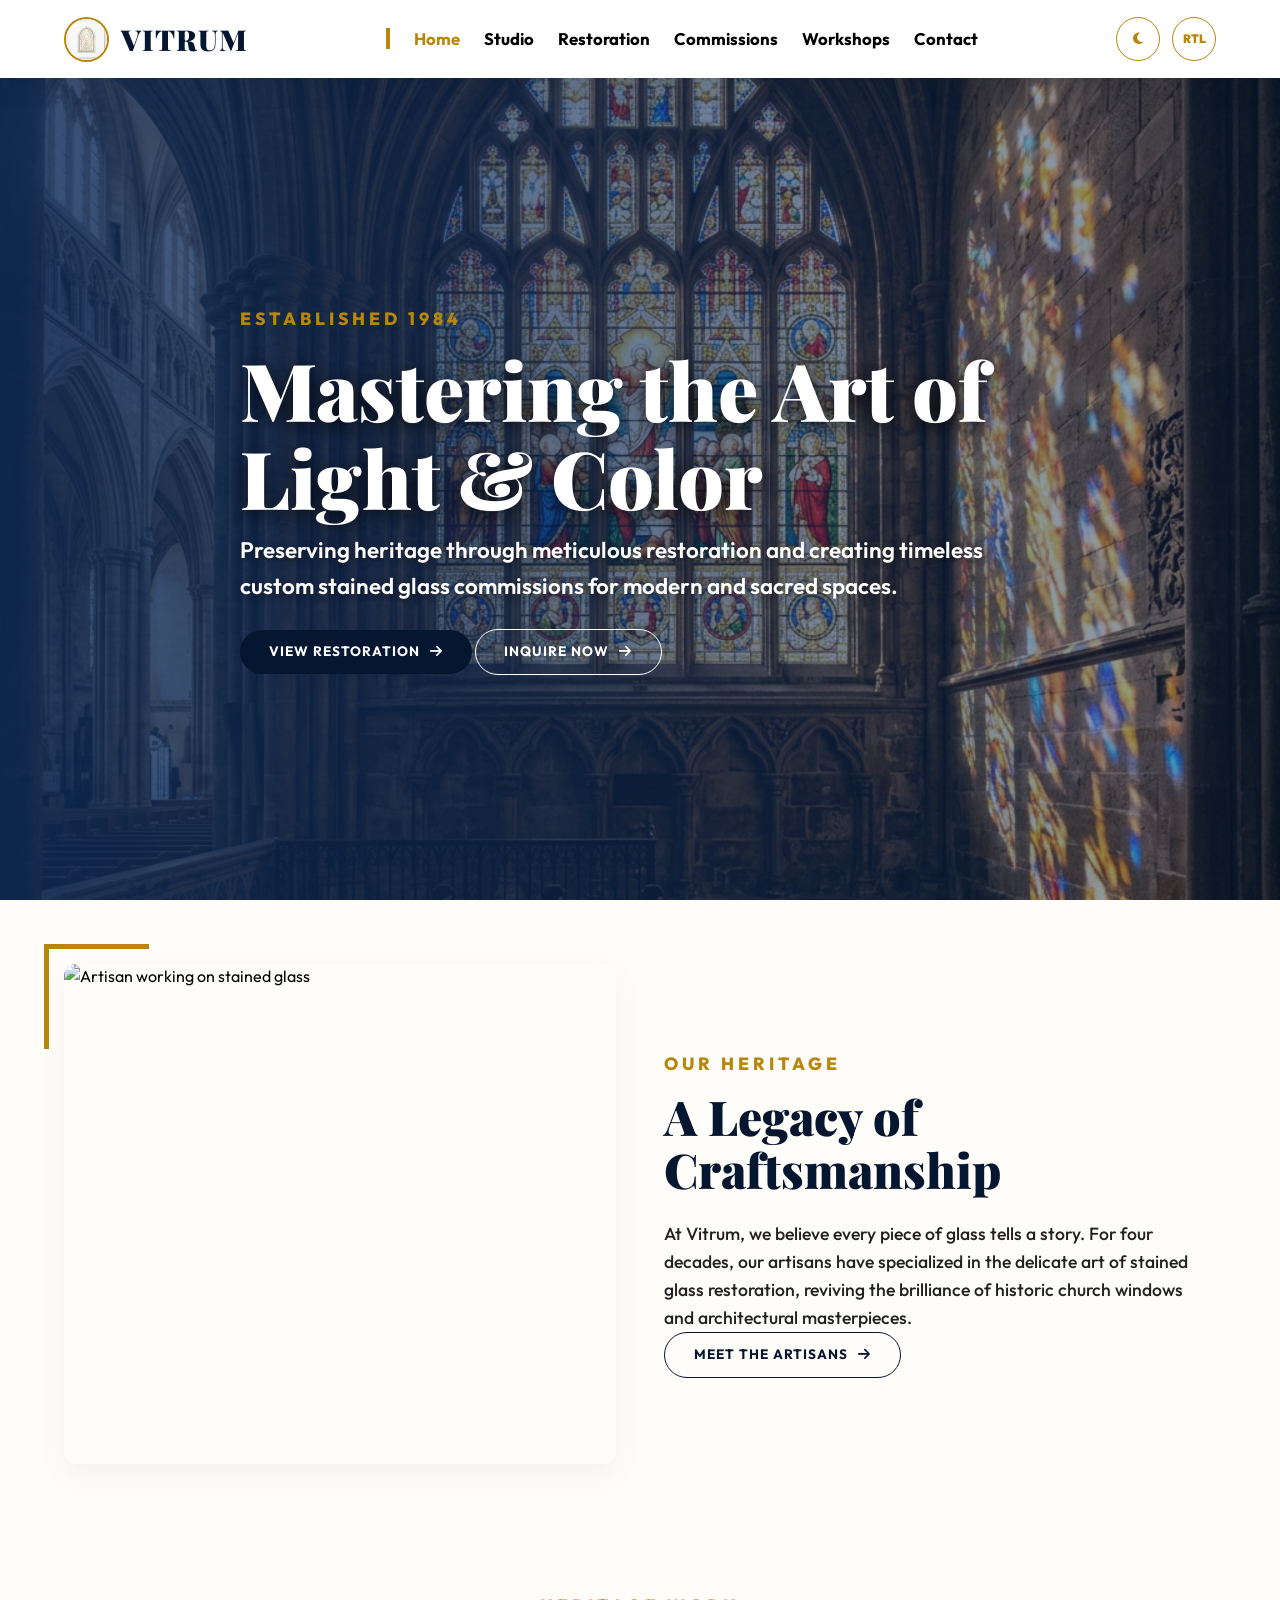
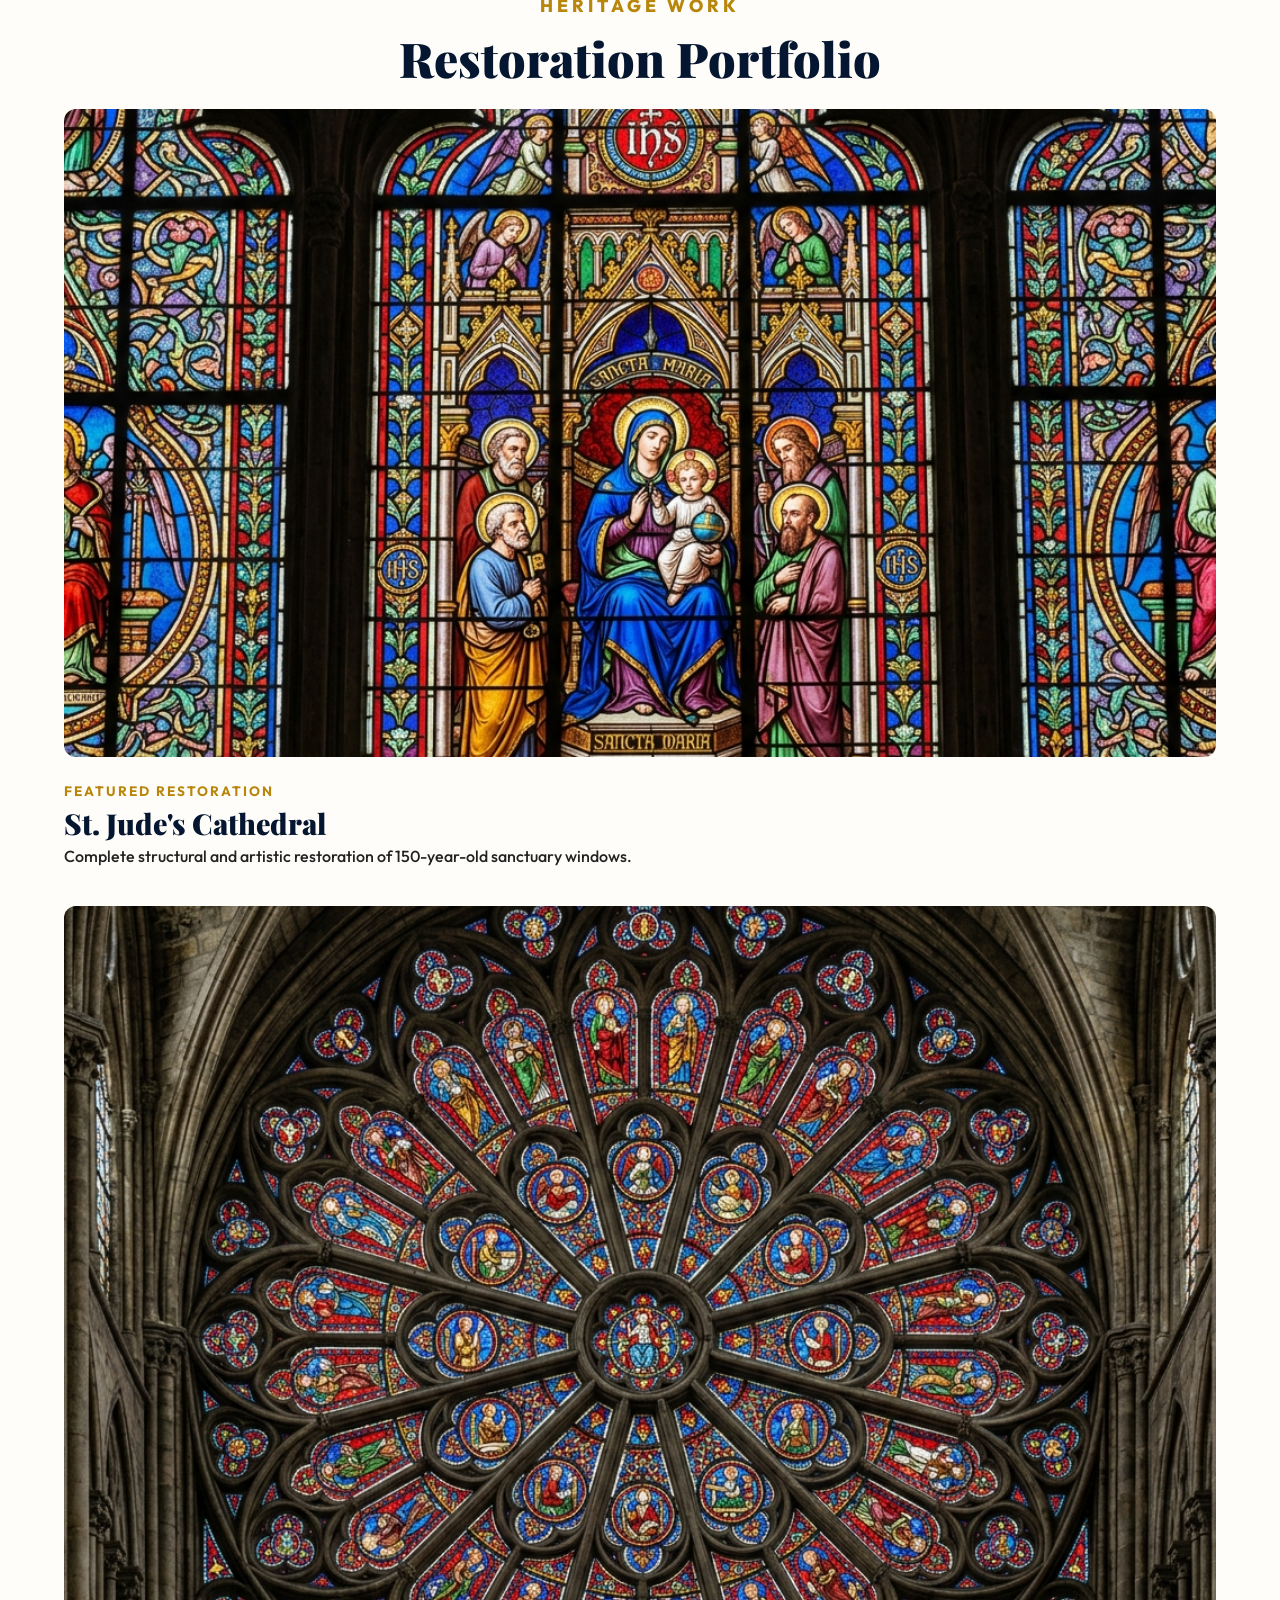
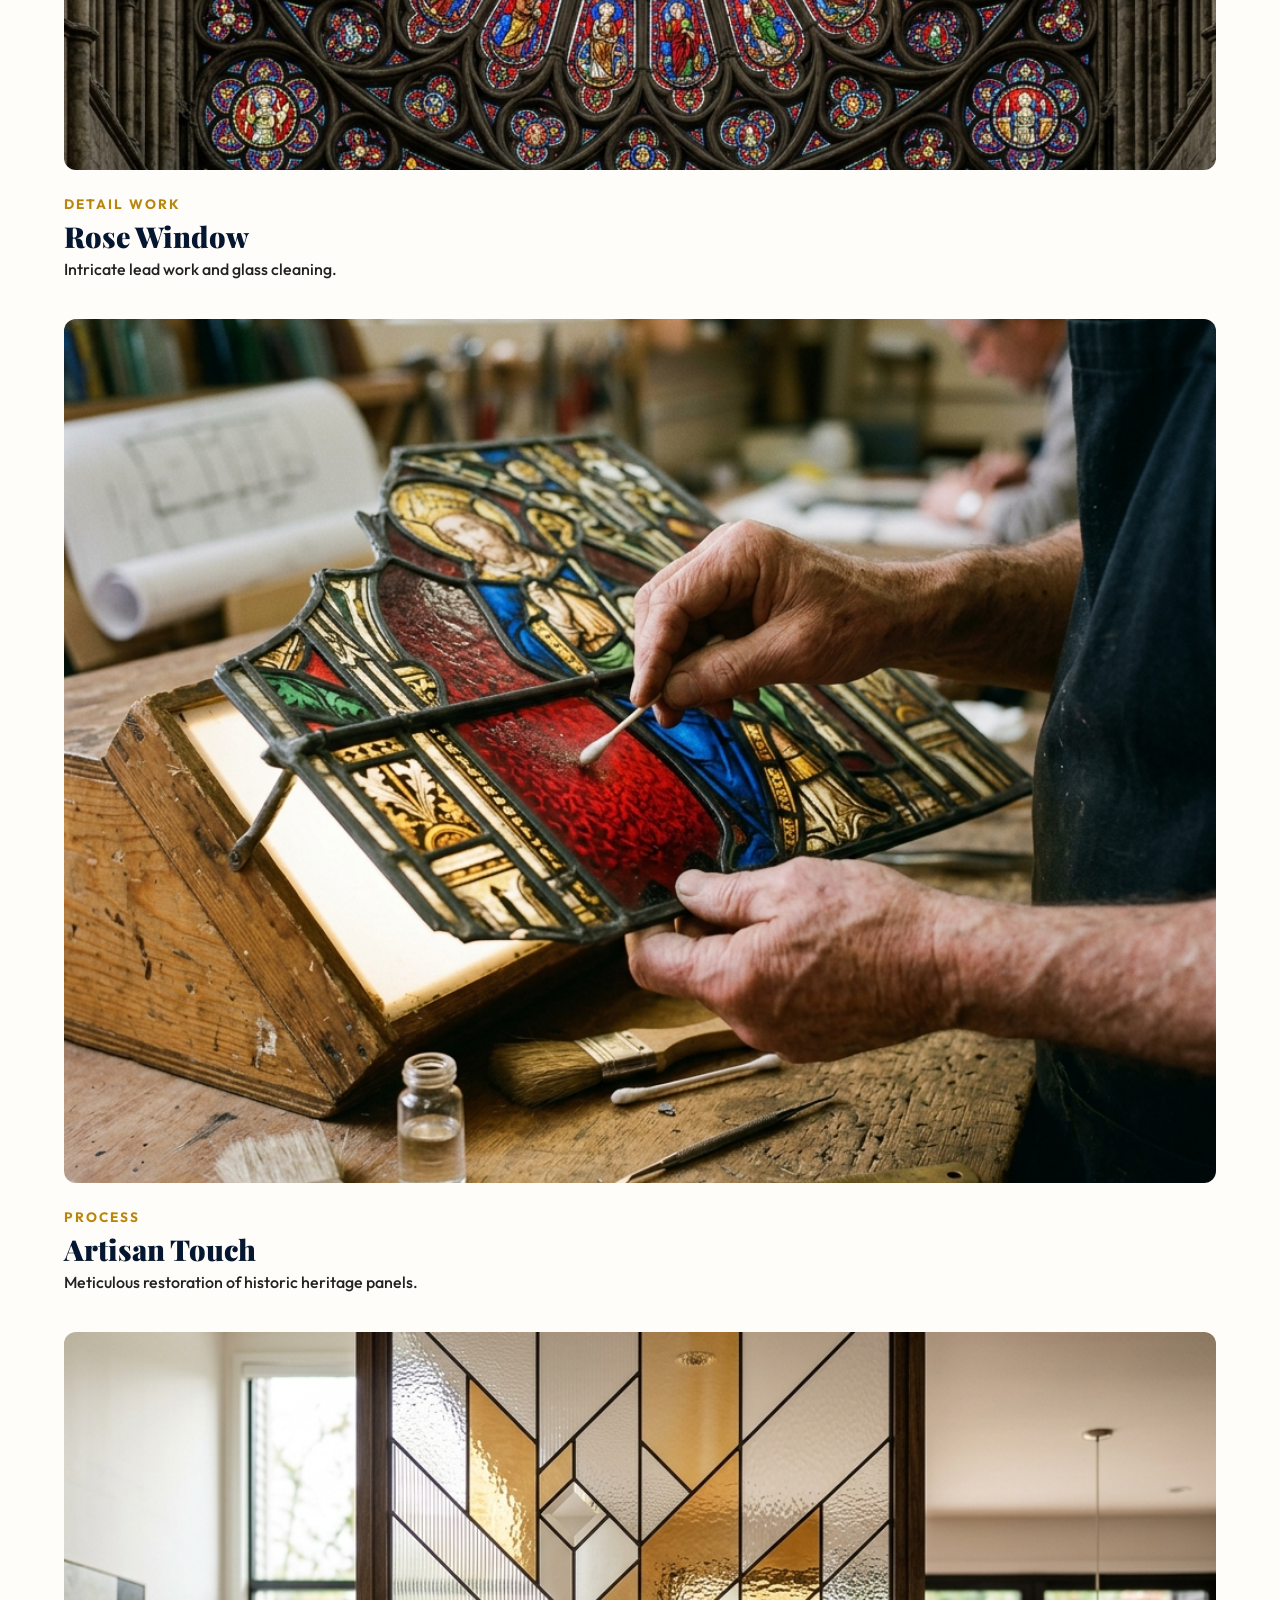
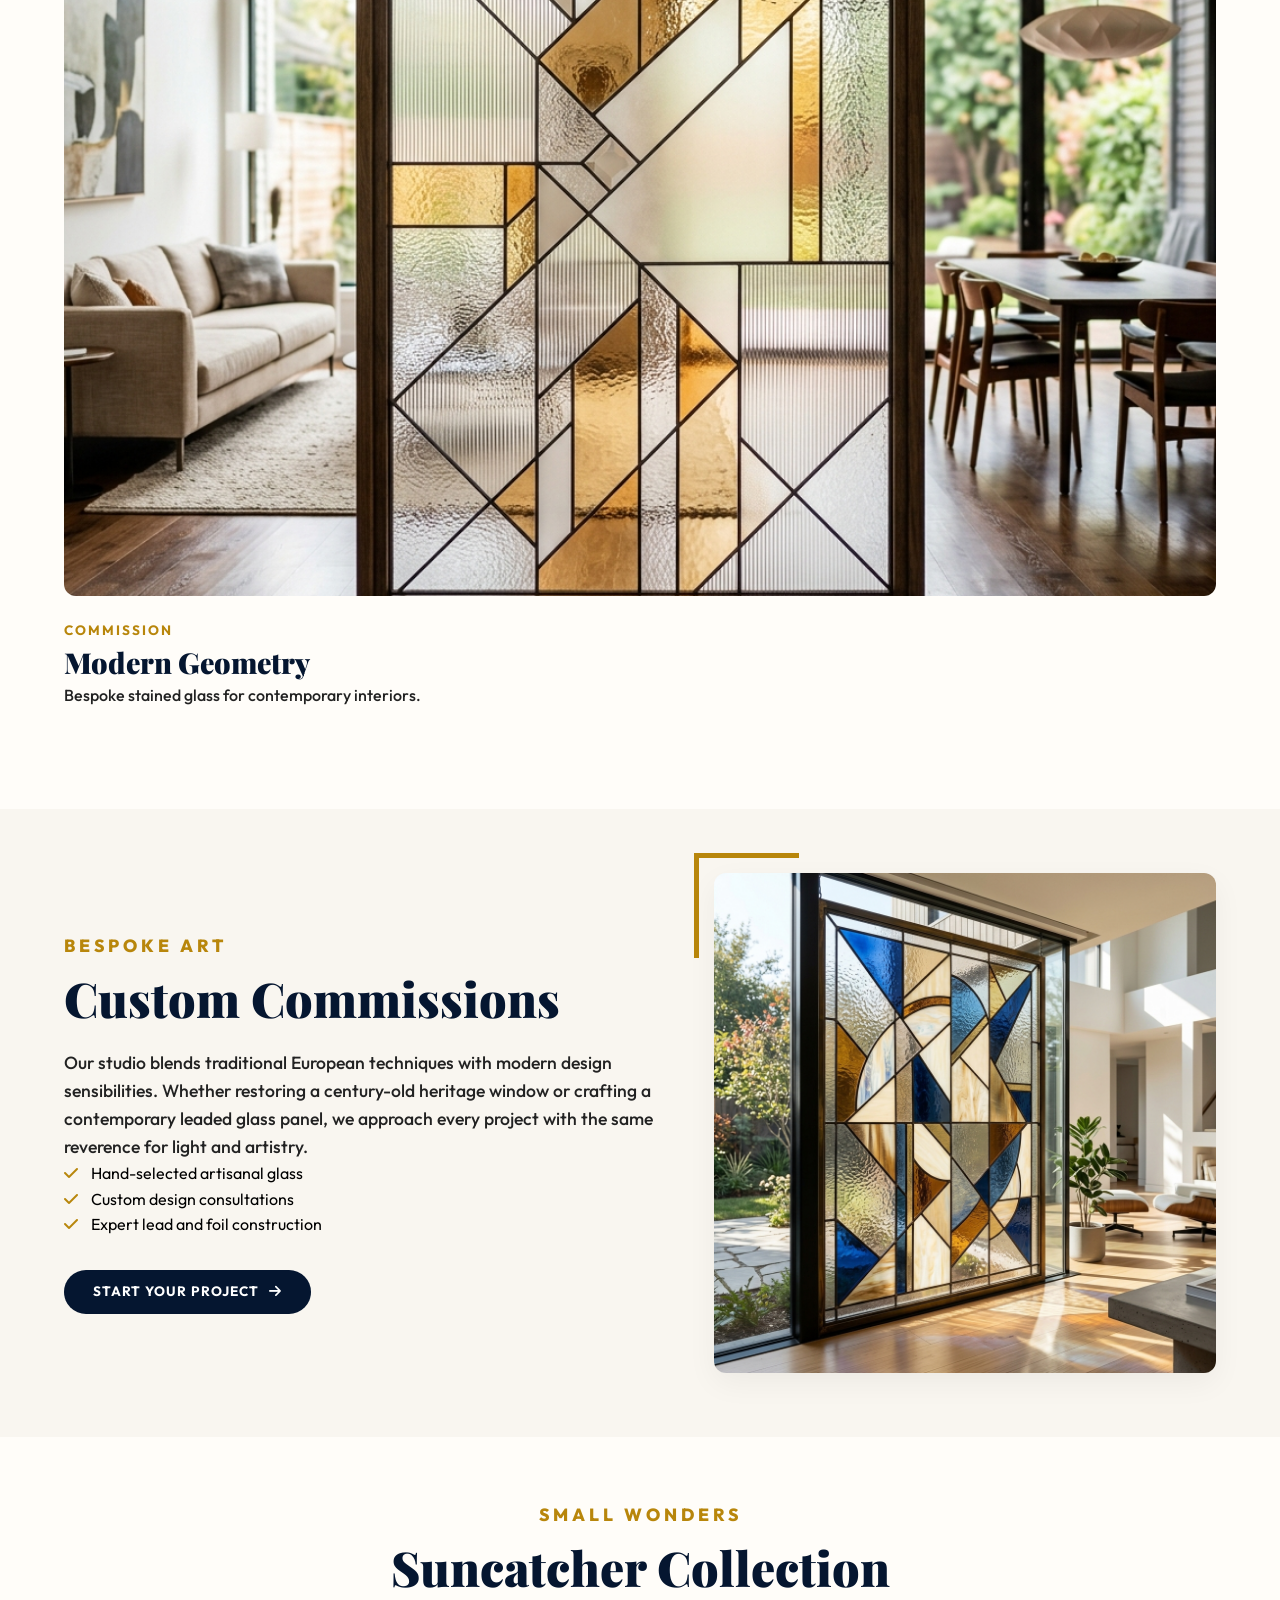
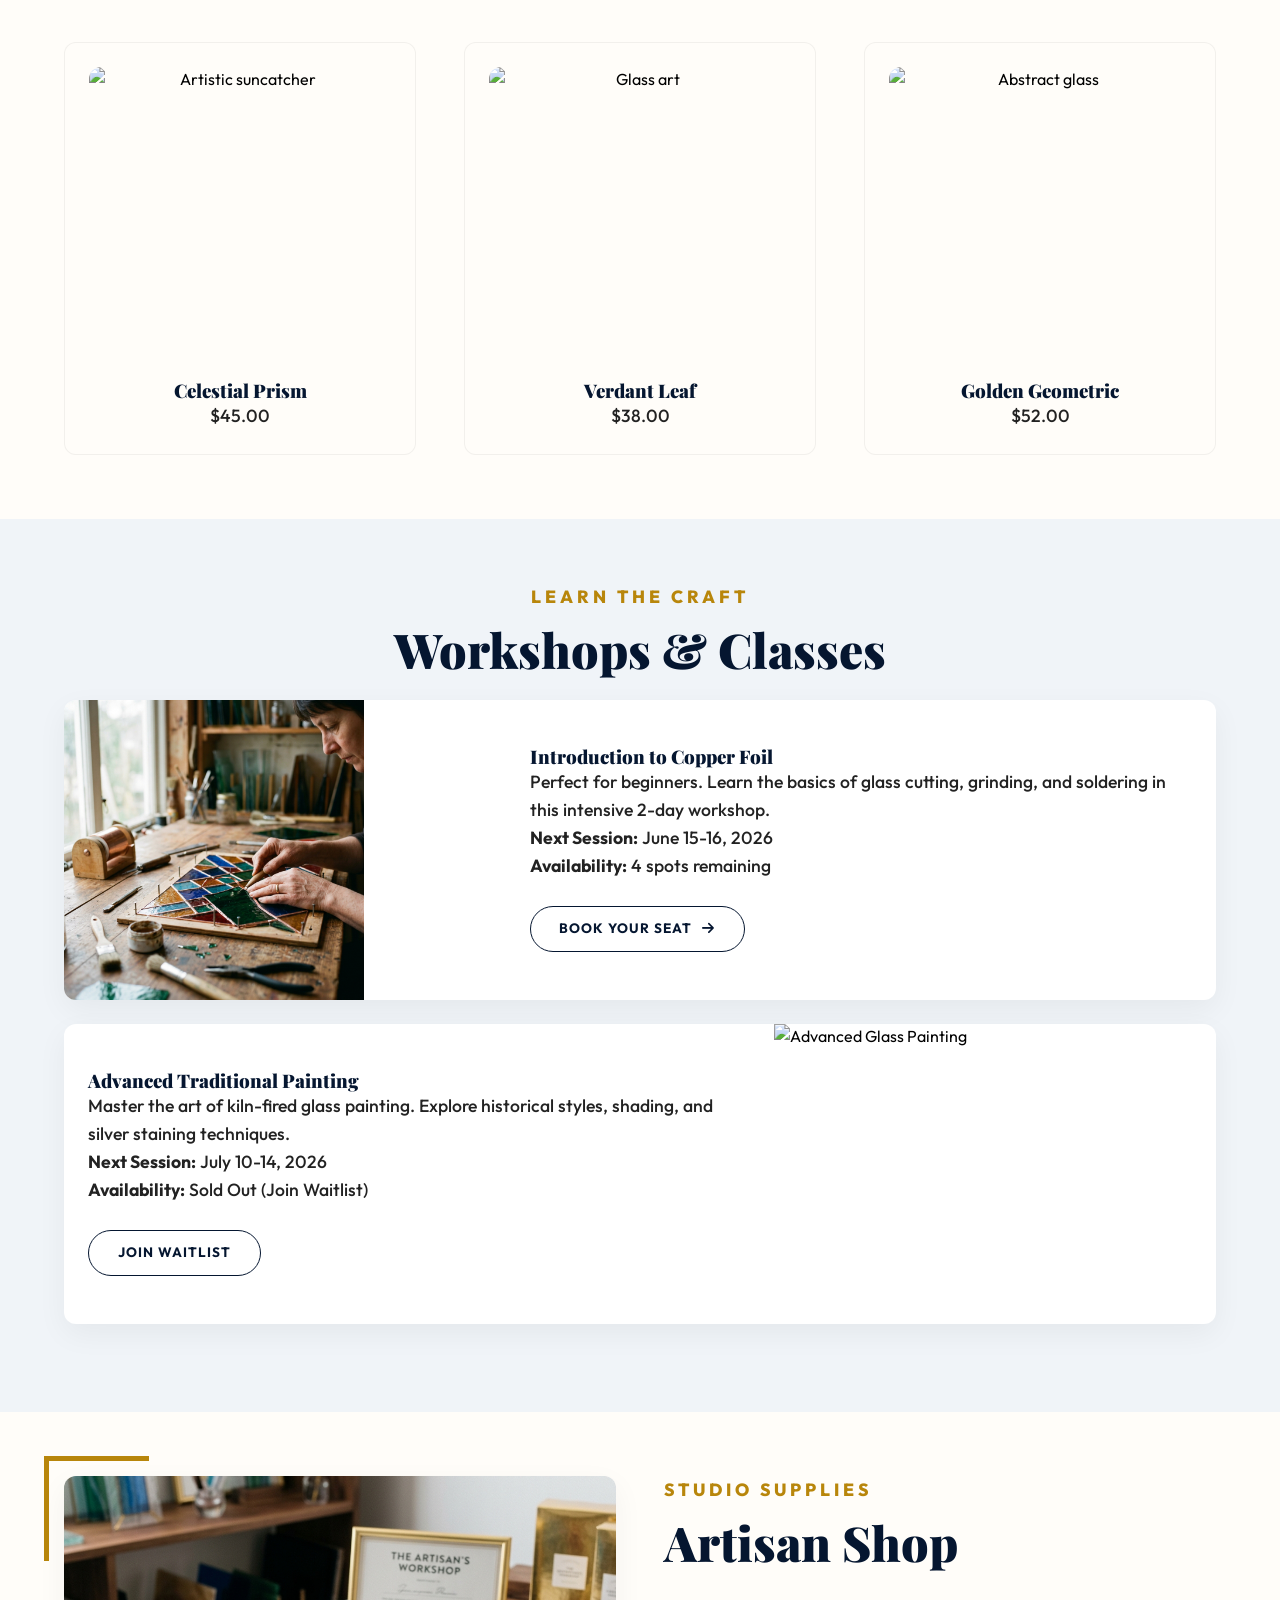
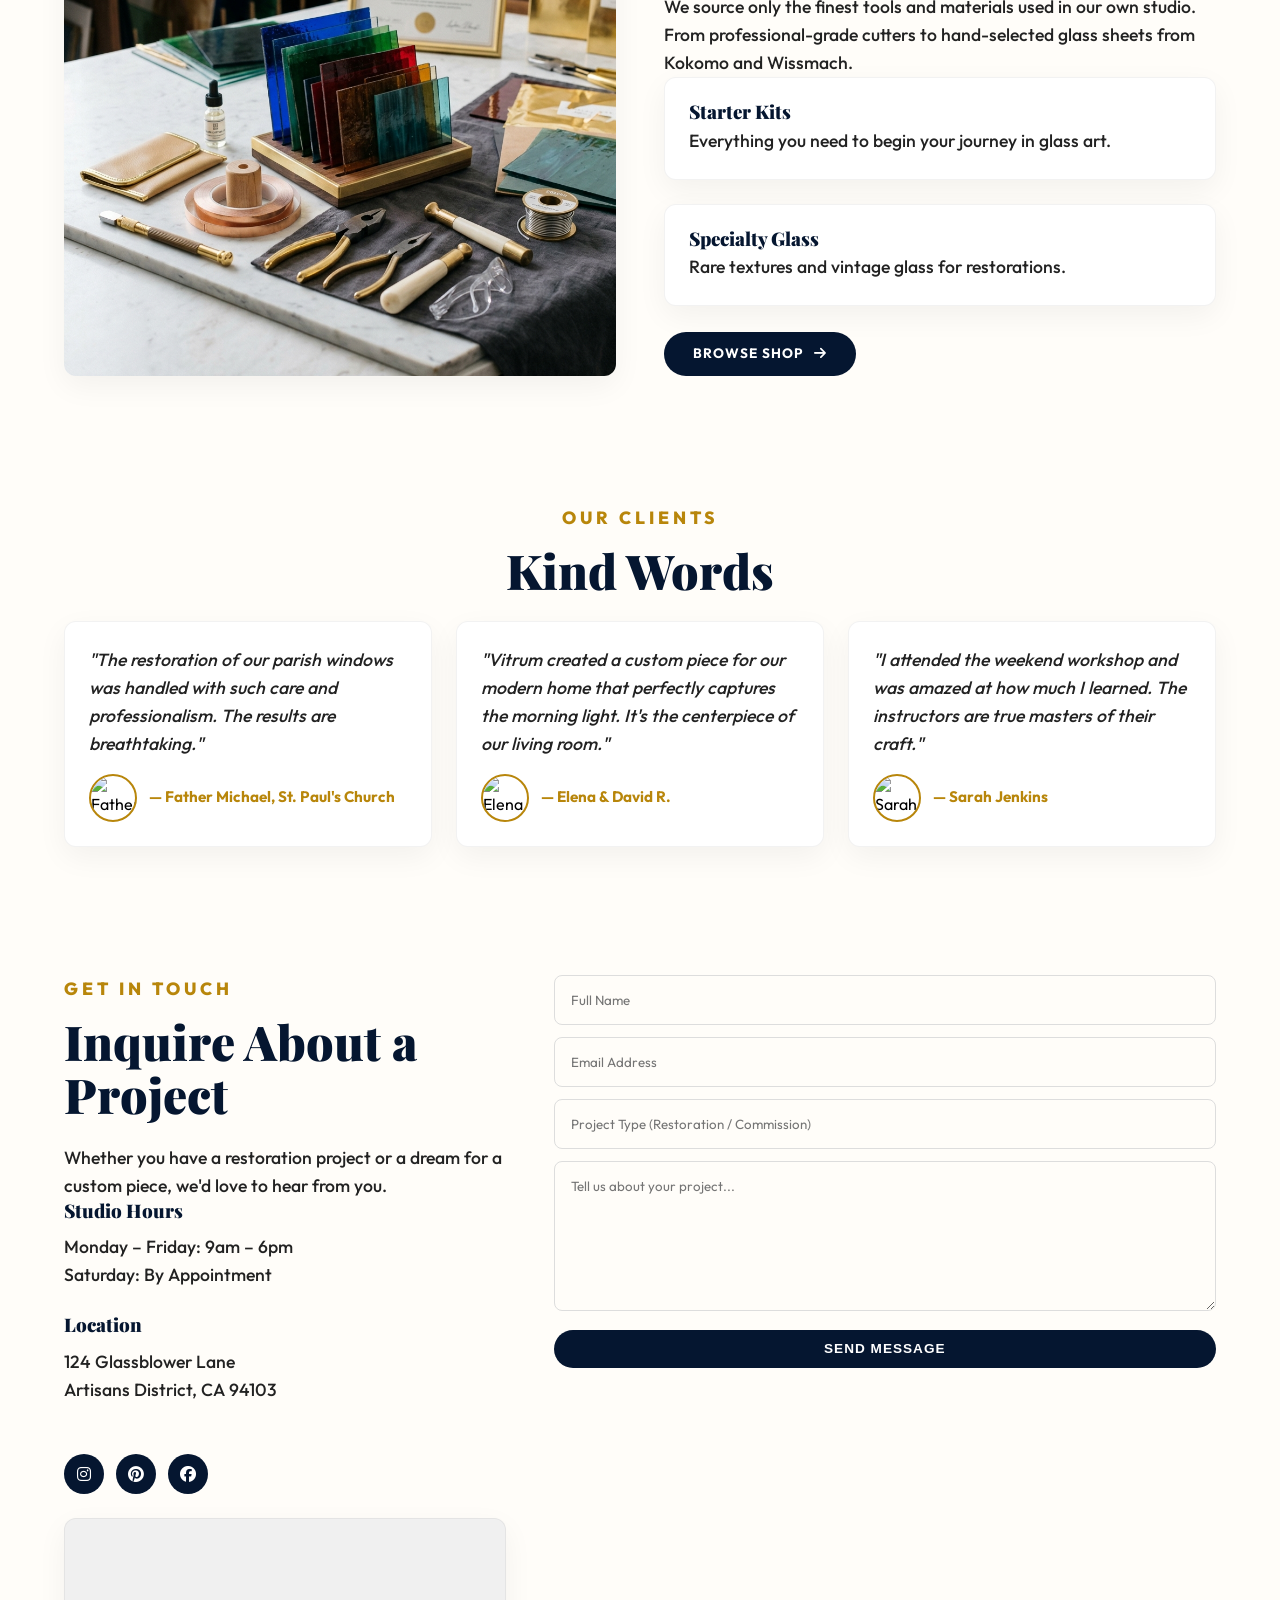
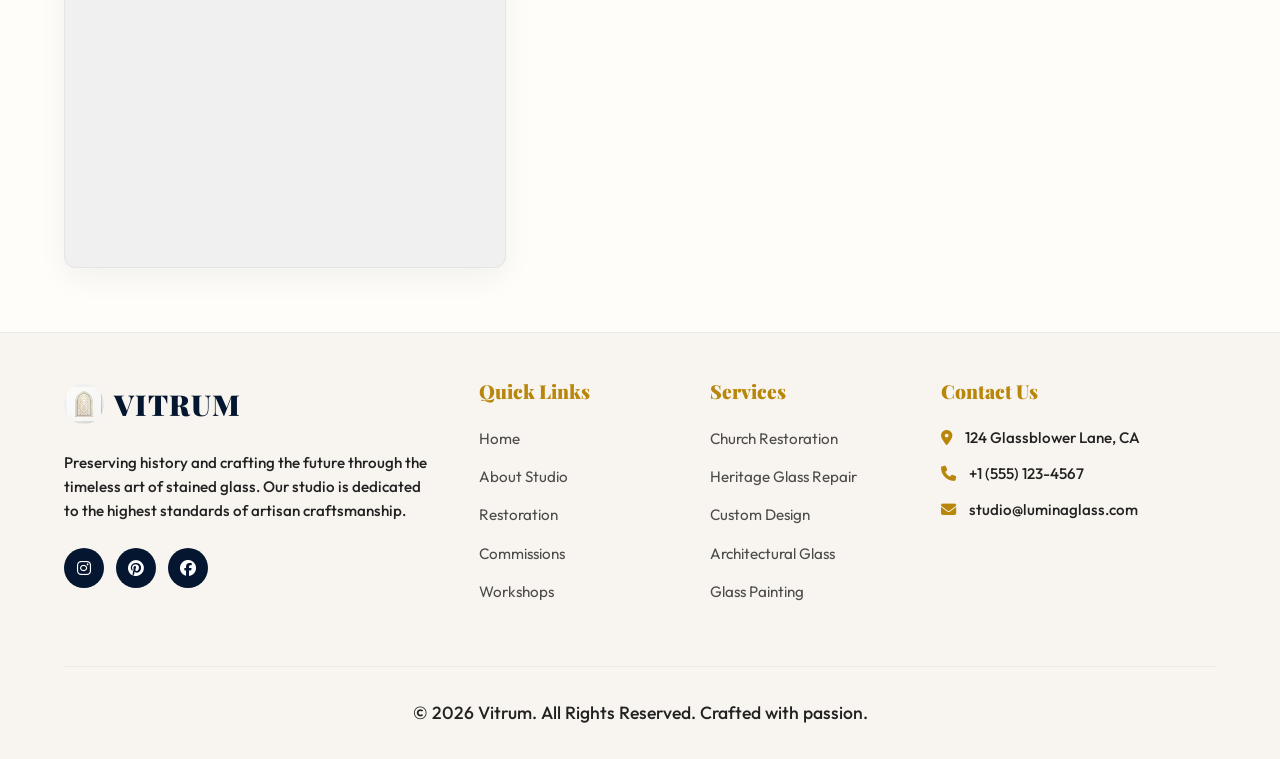
==== index.html @ c6ee938c "first commit" ====
<!DOCTYPE html>
<html lang="en">

<head>
    <meta charset="UTF-8">
    <meta name="viewport" content="width=device-width, initial-scale=1.0">
    <title>Vitrum | Stained Glass Restoration & Art</title>
    <meta name="description"
        content="Premium stained glass restoration and custom commission studio. Artistic, handcrafted glasswork for churches and architectural spaces.">

    <!-- Google Fonts -->
    <link rel="preconnect" href="https://fonts.googleapis.com">
    <link rel="preconnect" href="https://fonts.gstatic.com" crossorigin>
    <link
        href="https://fonts.googleapis.com/css2?family=Outfit:wght@300;400;500;700&family=Playfair+Display:wght@700;900&display=swap"
        rel="stylesheet">

    <!-- Font Awesome for Icons -->
    <link rel="stylesheet" href="https://cdnjs.cloudflare.com/ajax/libs/font-awesome/6.4.0/css/all.min.css">

    <!-- Favicon -->
    <link rel="icon" type="image/png" href="assets/logo.png">

    <link rel="stylesheet" href="style.css">
</head>

<body>

    <!-- Header & Navigation -->
    <header id="header">
        <div class="container">
            <nav>
                <a href="#" class="logo">
                    <img src="assets/logo.png" alt="Vitrum Logo" id="nav-logo">
                    <span>Vitrum</span>
                </a>
                <ul class="nav-links" id="nav-links">
                    <li><a href="#hero">Home</a></li>
                    <li><a href="#about">Studio</a></li>
                    <li><a href="#portfolio">Restoration</a></li>
                    <li><a href="#commissions">Commissions</a></li>
                    <li><a href="#workshops">Workshops</a></li>
                    <li><a href="#contact">Contact</a></li>
                    <li class="mobile-nav-actions">
                        <button id="theme-toggle-mobile" class="theme-toggle" title="Toggle Theme">
                            <i class="fa-solid fa-moon"></i>
                        </button>
                        <button id="rtl-toggle-mobile" class="rtl-toggle" title="Toggle RTL">
                            <span>RTL</span>
                        </button>
                    </li>
                </ul>
                <div class="nav-actions">
                    <button id="theme-toggle" class="theme-toggle" title="Toggle Theme">
                        <i class="fa-solid fa-moon"></i>
                    </button>
                    <button id="rtl-toggle" class="rtl-toggle" title="Toggle RTL">
                        <span>RTL</span>
                    </button>
                    <div class="mobile-toggle" id="mobile-toggle">
                        <span></span>
                        <span></span>
                        <span></span>
                    </div>
                </div>
            </nav>
        </div>
    </header>

    <!-- Hero Section -->
    <section class="hero" id="hero">
        <div class="hero-bg">
            <img src="assets/hero.png" alt="Grand stained glass window in cathedral">
        </div>
        <div class="hero-overlay"></div>
        <div class="container">
            <div class="hero-content">
                <span class="section-subtitle">Established 1984</span>
                <h1>Mastering the Art of Light & Color</h1>
                <p>Preserving heritage through meticulous restoration and creating timeless custom stained glass
                    commissions for modern and sacred spaces.</p>
                <div class="hero-btns">
                    <a href="#portfolio" class="btn btn-primary">View Restoration <i
                            class="fa-solid fa-arrow-right"></i></a>
                    <a href="#contact" class="btn btn-outline" style="color: white; border-color: white;">Inquire Now <i
                            class="fa-solid fa-arrow-right"></i></a>
                </div>
            </div>
        </div>
    </section>

    <!-- About the Studio -->
    <section class="about" id="about">
        <div class="container">
            <div class="about-grid">
                <div class="about-image">
                    <img src="https://images.pexels.com/photos/29892997/pexels-photo-29892997.jpeg"
                        alt="Artisan working on stained glass">
                </div>
                <div class="about-content">
                    <span class="section-subtitle">Our Heritage</span>
                    <h2 class="section-title">A Legacy of Craftsmanship</h2>
                    <p>At Vitrum, we believe every piece of glass tells a story. For four decades, our artisans have
                        specialized in the delicate art of stained glass restoration, reviving the brilliance of
                        historic church windows and architectural masterpieces.</p>
                    <a href="#contact" class="btn btn-outline">Meet the Artisans <i
                            class="fa-solid fa-arrow-right"></i></a>
                </div>
            </div>
        </div>
    </section>

    <!-- Restoration Portfolio -->
    <section class="portfolio" id="portfolio">
        <div class="container">
            <div class="text-center">
                <span class="section-subtitle">Heritage Work</span>
                <h2 class="section-title">Restoration Portfolio</h2>
            </div>

            <div class="portfolio-grid">
                <!-- Main Featured Item -->
                <div class="portfolio-item large">
                    <div class="portfolio-img-wrapper">
                        <img src="assets/restoration.png" alt="Grand Church Window Restoration">
                    </div>
                    <div class="portfolio-overlay">
                        <span>Featured Restoration</span>
                        <h3>St. Jude's Cathedral</h3>
                        <p>Complete structural and artistic restoration of 150-year-old sanctuary windows.</p>
                    </div>
                </div>

                <!-- Side items -->
                <div class="portfolio-item">
                    <div class="portfolio-img-wrapper">
                        <img src="assets/portfolio1.png" alt="Rose Window Detail">
                    </div>
                    <div class="portfolio-overlay">
                        <span>Detail Work</span>
                        <h3>Rose Window</h3>
                        <p>Intricate lead work and glass cleaning.</p>
                    </div>
                </div>

                <div class="portfolio-item">
                    <div class="portfolio-img-wrapper">
                        <img src="assets/portfolio2.png" alt="Restoration in Progress">
                    </div>
                    <div class="portfolio-overlay">
                        <span>Process</span>
                        <h3>Artisan Touch</h3>
                        <p>Meticulous restoration of historic heritage panels.</p>
                    </div>
                </div>

                <div class="portfolio-item">
                    <div class="portfolio-img-wrapper">
                        <img src="assets/portfolio3.png" alt="Modern Divider">
                    </div>
                    <div class="portfolio-overlay">
                        <span>Commission</span>
                        <h3>Modern Geometry</h3>
                        <p>Bespoke stained glass for contemporary interiors.</p>
                    </div>
                </div>
            </div>
        </div>
    </section>

    <!-- Custom Commissions -->
    <section class="commissions" id="commissions" style="background-color: #f9f6f0;">
        <div class="container">
            <div class="about-grid" style="grid-template-columns: 1.2fr 1fr;">
                <div class="about-content">
                    <span class="section-subtitle">Bespoke Art</span>
                    <h2 class="section-title">Custom Commissions</h2>
                    <p>Our studio blends traditional European techniques with modern design sensibilities. Whether
                        restoring a century-old heritage window or crafting a contemporary leaded glass panel, we
                        approach every project with the same reverence for light and artistry.</p>
                    <ul style="list-style: none; margin-bottom: 2rem;">
                        <li><i class="fa-solid fa-check" style="color: var(--color-primary); margin-right: 10px;"></i>
                            Hand-selected artisanal glass</li>
                        <li><i class="fa-solid fa-check" style="color: var(--color-primary); margin-right: 10px;"></i>
                            Custom design consultations</li>
                        <li><i class="fa-solid fa-check" style="color: var(--color-primary); margin-right: 10px;"></i>
                            Expert lead and foil construction</li>
                    </ul>
                    <a href="#contact" class="btn btn-primary">Start Your Project <i
                            class="fa-solid fa-arrow-right"></i></a>
                </div>
                <div class="about-image">
                    <img src="assets/commission.png" alt="Custom modern stained glass panel">
                </div>
            </div>
        </div>
    </section>

    <!-- Suncatchers Collection -->
    <section class="suncatchers">
        <div class="container">
            <div class="text-center" style="margin-bottom: var(--spacing-lg);">
                <span class="section-subtitle">Small Wonders</span>
                <h2 class="section-title">Suncatcher Collection</h2>
            </div>

            <div class="store-grid">
                <div class="product-card">
                    <div class="product-image">
                        <img src="https://images.pexels.com/photos/20293595/pexels-photo-20293595.jpeg"
                            alt="Artistic suncatcher">
                    </div>
                    <h3>Celestial Prism</h3>
                    <p>$45.00</p>
                </div>
                <div class="product-card">
                    <div class="product-image">
                        <img src="https://images.pexels.com/photos/37341473/pexels-photo-37341473.jpeg" alt="Glass art">
                    </div>
                    <h3>Verdant Leaf</h3>
                    <p>$38.00</p>
                </div>
                <div class="product-card">
                    <div class="product-image">
                        <img src="https://images.pexels.com/photos/37183854/pexels-photo-37183854.jpeg"
                            alt="Abstract glass">
                    </div>
                    <h3>Golden Geometric</h3>
                    <p>$52.00</p>
                </div>
            </div>
        </div>
    </section>

    <!-- Workshops -->
    <section class="workshops" id="workshops" style="background-color: #f0f4f8;">
        <div class="container">
            <div class="text-center">
                <span class="section-subtitle">Learn the Craft</span>
                <h2 class="section-title">Workshops & Classes</h2>
            </div>

            <div class="workshop-card">
                <div class="workshop-img">
                    <img src="assets/workshop.png" alt="Workshop Session" style="height: 100%; border-radius: 0;">
                </div>
                <div class="workshop-info">
                    <h3>Introduction to Copper Foil</h3>
                    <p>Perfect for beginners. Learn the basics of glass cutting, grinding, and soldering in this
                        intensive 2-day workshop.</p>
                    <p><strong>Next Session:</strong> June 15-16, 2026</p>
                    <p><strong>Availability:</strong> 4 spots remaining</p>
                    <br>
                    <a href="#" class="btn btn-outline" style="width: fit-content;">Book Your Seat <i
                            class="fa-solid fa-arrow-right"></i></a>
                </div>
            </div>

            <div class="workshop-card" style="flex-direction: row-reverse;">
                <div class="workshop-img">
                    <img src="https://images.unsplash.com/photo-1513364776144-60967b0f800f?auto=format&fit=crop&q=80&w=800"
                        alt="Advanced Glass Painting" style="height: 100%; border-radius: 0;">
                </div>
                <div class="workshop-info">
                    <h3>Advanced Traditional Painting</h3>
                    <p>Master the art of kiln-fired glass painting. Explore historical styles, shading, and silver
                        staining techniques.</p>
                    <p><strong>Next Session:</strong> July 10-14, 2026</p>
                    <p><strong>Availability:</strong> Sold Out (Join Waitlist)</p>
                    <br>
                    <a href="#" class="btn btn-outline" style="width: fit-content;">Join Waitlist</a>
                </div>
            </div>
        </div>
    </section>

    <!-- Online Store Preview -->
    <section class="store">
        <div class="container">
            <div class="about-grid">
                <div class="about-image">
                    <img src="assets/store.png" alt="Glass Studio Tools">
                </div>
                <div class="about-content">
                    <span class="section-subtitle">Studio Supplies</span>
                    <h2 class="section-title">Artisan Shop</h2>
                    <p>We source only the finest tools and materials used in our own studio. From professional-grade
                        cutters to hand-selected glass sheets from Kokomo and Wissmach.</p>
                    <div class="card-grid">
                        <div class="restoration-card">
                            <div class="card-content">
                                <h3>Starter Kits</h3>
                                <p>Everything you need to begin your journey in glass art.</p>
                            </div>
                        </div>
                        <div class="restoration-card">
                            <div class="card-content">
                                <h3>Specialty Glass</h3>
                                <p>Rare textures and vintage glass for restorations.</p>
                            </div>
                        </div>
                    </div>
                    <br>
                    <a href="#" class="btn btn-primary">Browse Shop <i class="fa-solid fa-arrow-right"></i></a>
                </div>
            </div>
        </div>
    </section>

    <!-- Testimonials -->
    <section class="testimonials">
        <div class="container">
            <div class="text-center">
                <span class="section-subtitle">Our Clients</span>
                <h2 class="section-title">Kind Words</h2>
            </div>
            <div class="testimonial-grid">
                <div class="testimonial-card">
                    <p>"The restoration of our parish windows was handled with such care and professionalism. The
                        results are breathtaking."</p>
                    <div class="testimonial-author">
                        <img src="https://i.pravatar.cc/150?u=father" alt="Father Michael" class="avatar">
                        <span class="author">— Father Michael, St. Paul's Church</span>
                    </div>
                </div>
                <div class="testimonial-card">
                    <p>"Vitrum created a custom piece for our modern home that perfectly captures the morning light.
                        It's the centerpiece of our living room."</p>
                    <div class="testimonial-author">
                        <img src="https://i.pravatar.cc/150?u=couple" alt="Elena & David R." class="avatar">
                        <span class="author">— Elena & David R.</span>
                    </div>
                </div>
                <div class="testimonial-card">
                    <p>"I attended the weekend workshop and was amazed at how much I learned. The instructors are true
                        masters of their craft."</p>
                    <div class="testimonial-author">
                        <img src="https://i.pravatar.cc/150?u=sarah" alt="Sarah Jenkins" class="avatar">
                        <span class="author">— Sarah Jenkins</span>
                    </div>
                </div>
            </div>
        </div>
    </section>

    <!-- Contact Section -->
    <section class="contact" id="contact">
        <div class="container">
            <div class="contact-grid">
                <div class="contact-info">
                    <span class="section-subtitle">Get in Touch</span>
                    <h2 class="section-title">Inquire About a Project</h2>
                    <p>Whether you have a restoration project or a dream for a custom piece, we'd love to hear from you.
                    </p>
                    <h3>Studio Hours</h3>
                    <p>Monday – Friday: 9am – 6pm</p>
                    <p>Saturday: By Appointment</p>
                    <br>
                    <h3>Location</h3>
                    <p>124 Glassblower Lane</p>
                    <p>Artisans District, CA 94103</p>
                    <br>
                    <div class="social-icons">
                        <a href="#"><i class="fa-brands fa-instagram"></i></a>
                        <a href="#"><i class="fa-brands fa-pinterest"></i></a>
                        <a href="#"><i class="fa-brands fa-facebook"></i></a>
                    </div>
                    <div class="map-placeholder">
                        <iframe
                            src="https://www.google.com/maps/embed?pb=!1m18!1m12!1m3!1d3153.019297136014!2d-122.4194!3d37.7749!2m3!1f0!2f0!3f0!3m2!1i1024!2i768!4f13.1!3m3!1m2!1s0x8085809c6c8f4451%3A0x2aa274711a3d3c0!2sSan%20Francisco%2C%20CA!5e0!3m2!1sen!2susa!4v1683456789012!5m2!1sen!2susa"
                            width="100%" height="100%" style="border:0;" allowfullscreen="" loading="lazy"
                            referrerpolicy="no-referrer-when-downgrade">
                        </iframe>
                    </div>
                </div>
                <div class="contact-form">
                    <form>
                        <div class="form-group">
                            <input type="text" placeholder="Full Name" required>
                        </div>
                        <div class="form-group">
                            <input type="email" placeholder="Email Address" required>
                        </div>
                        <div class="form-group">
                            <input type="text" placeholder="Project Type (Restoration / Commission)">
                        </div>
                        <div class="form-group">
                            <textarea placeholder="Tell us about your project..."></textarea>
                        </div>
                        <button type="submit" class="btn btn-primary">Send Message</button>
                    </form>
                </div>
            </div>
        </div>
    </section>

    <!-- Footer -->
    <footer>
        <div class="container">
            <div class="footer-grid">
                <div class="footer-col">
                    <a href="#" class="logo"
                        style="margin-bottom: 1.5rem; display: flex; align-items: center; gap: 10px;">
                        <img src="assets/logo.png" alt="Vitrum Logo" style="height: 40px; border-radius: 50%;">
                        <span>Vitrum</span>
                    </a>
                    <p>Preserving history and crafting the future through the timeless art of stained glass. Our studio
                        is dedicated to the highest standards of artisan craftsmanship.</p>
                    <div class="social-icons" style="justify-content: flex-start; margin-top: 1.5rem;">
                        <a href="#"><i class="fa-brands fa-instagram"></i></a>
                        <a href="#"><i class="fa-brands fa-pinterest"></i></a>
                        <a href="#"><i class="fa-brands fa-facebook"></i></a>
                    </div>
                </div>
                <div class="footer-col">
                    <h4>Quick Links</h4>
                    <ul class="footer-links">
                        <li><a href="#hero">Home</a></li>
                        <li><a href="#about">About Studio</a></li>
                        <li><a href="#portfolio">Restoration</a></li>
                        <li><a href="#commissions">Commissions</a></li>
                        <li><a href="#workshops">Workshops</a></li>
                    </ul>
                </div>
                <div class="footer-col">
                    <h4>Services</h4>
                    <ul class="footer-links">
                        <li><a href="#">Church Restoration</a></li>
                        <li><a href="#">Heritage Glass Repair</a></li>
                        <li><a href="#">Custom Design</a></li>
                        <li><a href="#">Architectural Glass</a></li>
                        <li><a href="#">Glass Painting</a></li>
                    </ul>
                </div>
                <div class="footer-col">
                    <h4>Contact Us</h4>
                    <p><i class="fa-solid fa-location-dot" style="color: var(--color-primary); margin-right: 10px;"></i>
                        124 Glassblower Lane, CA</p>
                    <p><i class="fa-solid fa-phone" style="color: var(--color-primary); margin-right: 10px;"></i> +1
                        (555) 123-4567</p>
                    <p><i class="fa-solid fa-envelope" style="color: var(--color-primary); margin-right: 10px;"></i>
                        studio@luminaglass.com</p>
                </div>
            </div>
            <div class="footer-bottom">
                <p>&copy; 2026 Vitrum. All Rights Reserved. Crafted with passion.</p>
            </div>
        </div>
    </footer>

    <script src="script.js"></script>
</body>

</html>
---- style.css ----
/* 
    Design System for Stained Glass Restoration & Commission Studio
    Colors: Warm Ivory, Soft Amber, Deep Sapphire Blue, Gold, Muted Charcoal
*/

:root {
    --color-bg: #FFFDF9; /* Warm Ivory */
    --color-primary: #B8860B; /* Gold */
    --color-secondary: #051630; /* Darker Sapphire for high contrast */
    --color-accent: #D97706;
    --color-text: #000000; /* Pure black for maximum boldness */
    --color-text-light: #222222; /* Darker grey for body text */
    --color-white: #FFFFFF;
    --color-surface: #FFFFFF; /* Surface for cards/nav */
    --color-footer-bg: #f8f5f0; /* Light ivory for footer in light mode */
    --color-footer-text: #222222;
    --color-glass-gradient: linear-gradient(135deg, rgba(255, 255, 255, 0.4) 0%, rgba(255, 255, 255, 0.1) 100%);
    
    --font-heading: 'Playfair Display', serif;
    --font-body: 'Outfit', sans-serif;
    
    --spacing-xs: 0.25rem;
    --spacing-sm: 0.75rem;
    --spacing-md: 1.5rem;
    --spacing-lg: 3rem;
    --spacing-xl: 5rem;
    
    --border-radius: 12px;
    --shadow-soft: 0 10px 30px rgba(0, 0, 0, 0.05);
    --transition: all 0.4s cubic-bezier(0.165, 0.84, 0.44, 1);
}

/* Dark mode variables moved to bottom for priority */

[dir="rtl"] {
    --font-body: 'Outfit', sans-serif;
    text-align: right;
}

[dir="rtl"] .nav-links {
    flex-direction: row-reverse;
}

[dir="rtl"] .about-grid, [dir="rtl"] .contact-grid, [dir="rtl"] .footer-grid {
    direction: rtl;
}

[dir="rtl"] .hero-content {
    text-align: right;
}

[dir="rtl"] .btn {
    letter-spacing: 0;
}

/* Arrow & Icon Flipping */
[dir="rtl"] .fa-arrow-right,
[dir="rtl"] .fa-chevron-right,
[dir="rtl"] .fa-angle-right,
[dir="rtl"] .fa-arrow-right-to-left {
    transform: rotate(180deg);
}

[dir="rtl"] .btn i {
    margin-right: 10px;
    margin-left: 0;
}

.btn i {
    margin-left: 10px;
    transition: var(--transition);
}

.btn:hover i {
    transform: translateX(5px);
}

[dir="rtl"] .btn:hover i {
    transform: rotate(180deg) translateX(5px);
}

[dir="rtl"] .footer-links a:hover {
    padding-left: 0;
    padding-right: 10px;
}

[dir="rtl"] .about-image::before {
    left: auto;
    right: -20px;
    border-left: none;
    border-right: 5px solid var(--color-primary);
}

* {
    margin: 0;
    padding: 0;
    box-sizing: border-box;
}

* {
    margin: 0;
    padding: 0;
    box-sizing: border-box;
}

html {
    scroll-behavior: smooth;
    overflow-x: hidden;
}

body {
    background-color: var(--color-bg);
    color: var(--color-text);
    font-family: var(--font-body);
    line-height: 1.6;
    overflow-x: hidden;
    width: 100%;
}

h1, h2, h3, h4 {
    font-family: var(--font-heading);
    font-weight: 900; /* Maximum Boldness */
    line-height: 1.1;
    color: var(--color-secondary);
}

p {
    font-size: 1.1rem;
    color: var(--color-text-light);
    font-weight: 500; /* Slightly bolder body text */
}

a {
    text-decoration: none;
    color: inherit;
    transition: var(--transition);
}

img {
    max-width: 100%;
    display: block;
    object-fit: cover;
    border-radius: var(--border-radius);
}

.container {
    max-width: 1200px;
    margin: 0 auto;
    padding: 0 var(--spacing-md);
}

section {
    padding: 4rem 0;
    background-color: var(--color-bg);
}

/* Typography Helpers */
.text-center { text-align: center; }
.section-title {
    font-size: 3rem;
    margin-bottom: var(--spacing-md);
    position: relative;
}
.section-subtitle {
    font-size: 1.1rem;
    text-transform: uppercase;
    letter-spacing: 4px; /* Increased letter spacing */
    color: var(--color-primary);
    margin-bottom: var(--spacing-sm);
    display: block;
    font-weight: 800; /* Bolder subtitle */
}

/* Buttons */
.btn {
    display: inline-flex;
    align-items: center;
    justify-content: center;
    padding: 0.7rem 1.8rem; /* Reduced padding */
    border-radius: 50px;
    font-weight: 700;
    letter-spacing: 1px;
    text-transform: uppercase;
    font-size: 0.85rem; /* Smaller font size */
    cursor: pointer;
    border: none;
    transition: var(--transition);
}

.btn-primary {
    background-color: var(--color-secondary);
    color: var(--color-white);
}

.btn-primary:hover {
    background-color: var(--color-primary);
    transform: translateY(-3px);
    box-shadow: 0 10px 20px rgba(212, 175, 55, 0.3);
}

.btn-outline {
    background-color: transparent;
    border: 1px solid var(--color-secondary);
    color: var(--color-secondary);
}

.btn-outline:hover {
    background-color: var(--color-secondary);
    color: var(--color-white);
}

/* Navigation */
header {
    position: fixed;
    top: 0;
    left: 0;
    width: 100%;
    z-index: 1000;
    padding: 1rem 0; /* Reduced from 1.5rem */
    transition: var(--transition);
    background: var(--color-surface);
    box-shadow: var(--shadow-soft);
}

header.scrolled {
    padding: 0.75rem 0; /* Reduced from 1rem */
    backdrop-filter: blur(15px);
}

nav {
    display: flex;
    justify-content: space-between;
    align-items: center;
}

.logo {
    display: flex;
    align-items: center;
    gap: 12px;
    font-family: var(--font-heading);
    font-size: 1.8rem;
    font-weight: 900;
    color: var(--color-secondary);
    letter-spacing: 1px;
    text-transform: uppercase;
    transition: var(--transition);
}
/* Removed scrolled color change */

#nav-logo {
    height: 45px;
    width: auto;
    border-radius: 50%;
    transition: var(--transition);
    border: 2px solid var(--color-primary);
}

.logo:hover #nav-logo {
    transform: scale(1.1) rotate(5deg);
}

[data-theme="dark"] .logo {
    color: var(--color-white);
}

.nav-links {
    display: flex;
    gap: var(--spacing-md);
    list-style: none;
}

.nav-links a {
    font-weight: 700; /* Bolder nav links */
    font-size: 1.05rem;
    position: relative;
    color: var(--color-text);
}
/* Removed scrolled color change */

.nav-links a::after {
    content: '';
    position: absolute;
    bottom: -5px;
    left: 0;
    width: 0;
    height: 2px;
    background-color: var(--color-primary);
    transition: var(--transition);
}

.nav-links a:hover::after {
    width: 100%;
}

.nav-actions {
    display: flex;
    align-items: center;
    gap: var(--spacing-sm);
    z-index: 1001; /* Stay above mobile menu */
}

.mobile-nav-actions {
    display: none;
    margin-top: 2rem;
    gap: 1.5rem;
    justify-content: center;
    width: 100%;
}

.nav-active .mobile-nav-actions {
    display: flex;
}

.theme-toggle, .rtl-toggle {
    background: transparent;
    border: 1px solid var(--color-primary);
    color: var(--color-primary);
    padding: 0.5rem;
    border-radius: 50%;
    cursor: pointer;
    width: 44px;
    height: 44px;
    display: flex;
    align-items: center;
    justify-content: center;
    transition: var(--transition);
    font-family: var(--font-body);
}

.rtl-toggle span {
    font-size: 0.75rem;
    font-weight: 900;
    line-height: 1;
}

.theme-toggle:hover, .rtl-toggle:hover {
    background: var(--color-primary);
    color: var(--color-white);
}

.mobile-toggle {
    display: none;
    flex-direction: column;
    gap: 6px;
    cursor: pointer;
}

.mobile-toggle span {
    width: 30px;
    height: 2px;
    background-color: var(--color-secondary);
    transition: var(--transition);
}

.mobile-toggle.toggle-active span:nth-child(1) {
    transform: rotate(45deg) translate(5px, 6px);
}

.mobile-toggle.toggle-active span:nth-child(2) {
    opacity: 0;
}

.mobile-toggle.toggle-active span:nth-child(3) {
    transform: rotate(-45deg) translate(5px, -6px);
}

/* Hero Section */
.hero {
    height: 100vh;
    display: flex;
    align-items: center;
    position: relative;
    overflow: hidden;
    padding: 0;
    padding-top: 80px; /* Space for the fixed navbar */
}

.hero-bg {
    position: absolute;
    top: 0;
    left: 0;
    width: 100%;
    height: 100%;
    z-index: -1;
}

.hero-bg img {
    width: 100%;
    height: 100%;
    object-fit: cover;
    border-radius: 0;
}

.hero-overlay {
    position: absolute;
    top: 0;
    left: 0;
    width: 100%;
    height: 100%;
    background: linear-gradient(to right, rgba(15, 44, 89, 0.85), rgba(15, 44, 89, 0.4));
    z-index: 0;
}

.hero-content {
    position: relative;
    z-index: 1;
    color: var(--color-white);
    max-width: 800px;
}

.hero-content h1 {
    font-size: clamp(3rem, 8vw, 5rem);
    margin-bottom: var(--spacing-sm);
    color: #ffffff !important; /* Force white for visibility over dark hero image */
    text-shadow: 0 4px 20px rgba(0, 0, 0, 0.8);
    font-weight: 900;
}

.hero-content p {
    font-size: 1.4rem;
    color: #ffffff; /* Explicit white for hero text readability */
    margin-bottom: var(--spacing-md);
    font-weight: 600; /* Bolder hero description */
    text-shadow: 0 2px 10px rgba(0, 0, 0, 0.4);
}

/* About Section */
.about-grid {
    display: grid;
    grid-template-columns: 1fr 1fr;
    gap: var(--spacing-lg);
    align-items: center;
}

.about-image {
    position: relative;
}

.about-image img {
    width: 100%;
    height: 500px;
    box-shadow: var(--shadow-soft);
}

.about-image::before {
    content: '';
    position: absolute;
    top: -20px;
    left: -20px;
    width: 100px;
    height: 100px;
    border-top: 5px solid var(--color-primary);
    border-left: 5px solid var(--color-primary);
    z-index: -1;
}

/* Portfolio Gallery */
.portfolio-item {
    display: flex;
    flex-direction: column;
    gap: var(--spacing-sm);
    margin-bottom: var(--spacing-md);
}

.portfolio-img-wrapper {
    position: relative;
    overflow: hidden;
    border-radius: var(--border-radius);
    width: 100%;
    aspect-ratio: 4 / 3;
}

.portfolio-item.large .portfolio-img-wrapper {
    aspect-ratio: 16 / 9;
}

.portfolio-item img {
    width: 100%;
    height: 100%;
    object-fit: cover;
    transition: transform 0.6s ease;
}

.portfolio-overlay {
    padding: var(--spacing-sm) 0;
    color: var(--color-text);
}

.portfolio-overlay span {
    display: block;
    font-size: 0.85rem;
    font-weight: 700;
    text-transform: uppercase;
    letter-spacing: 2px;
    color: var(--color-primary);
    margin-bottom: 5px;
}

.portfolio-overlay h3 {
    font-size: 1.8rem;
    margin-bottom: 5px;
}

.portfolio-overlay p {
    font-size: 1rem;
    color: var(--color-text-light);
}

.portfolio-item:hover img {
    transform: scale(1.05);
}

@media (max-width: 768px) {
    .portfolio-grid {
        grid-auto-rows: 300px;
    }
    .portfolio-item.large {
        grid-column: span 1;
        grid-row: span 1;
    }
}

.portfolio-item img {
    width: 100%;
    height: 100%;
    transition: transform 0.6s ease;
    border-radius: 0;
}

/* Removed overlay background gradient styles */

.portfolio-item.large {
    grid-column: span 2;
}

/* Restoration Cards (Artisan Shop) */
.card-grid {
    display: grid;
    grid-template-columns: repeat(auto-fit, minmax(300px, 1fr));
    gap: var(--spacing-md);
}

.restoration-card {
    background: var(--color-surface);
    border-radius: var(--border-radius);
    overflow: hidden;
    box-shadow: var(--shadow-soft);
    transition: var(--transition);
    border: 1px solid rgba(0, 0, 0, 0.05);
}

.restoration-card:hover {
    transform: translateY(-10px);
}

.card-image {
    height: 250px;
    overflow: hidden;
}

.card-content {
    padding: var(--spacing-md);
}

.card-content h3 {
    margin-bottom: var(--spacing-xs);
}

/* Suncatchers/Store Grid */
.store-grid {
    display: grid;
    grid-template-columns: repeat(auto-fit, minmax(280px, 1fr));
    gap: var(--spacing-lg);
}

.product-card {
    background: var(--color-bg);
    padding: var(--spacing-md);
    border-radius: var(--border-radius);
    transition: var(--transition);
    text-align: center;
    border: 1px solid rgba(0,0,0,0.05);
    display: flex;
    flex-direction: column;
    height: 100%;
}

.product-card:hover {
    transform: translateY(-10px);
    box-shadow: var(--shadow-soft);
}

.product-image {
    width: 100%;
    aspect-ratio: 1 / 1;
    overflow: hidden;
    border-radius: calc(var(--border-radius) - 5px);
    margin-bottom: var(--spacing-sm);
}

.product-image img {
    width: 100%;
    height: 100%;
    object-fit: cover;
    transition: var(--transition);
}

/* Workshop & Classes */
.workshop-card {
    display: flex;
    background: var(--color-surface);
    border-radius: var(--border-radius);
    overflow: hidden;
    box-shadow: var(--shadow-soft);
    margin-bottom: var(--spacing-md);
}

.workshop-img {
    flex: 1;
    height: 300px;
}

.workshop-info {
    flex: 1.5;
    padding: var(--spacing-md);
    display: flex;
    flex-direction: column;
    justify-content: center;
}

/* Removed duplicate store-grid styles */

/* Testimonials section background removed for seamless flow */

.testimonial-grid {
    display: grid;
    grid-template-columns: repeat(auto-fit, minmax(300px, 1fr));
    gap: var(--spacing-md);
}

.testimonial-card {
    background: var(--color-surface);
    padding: var(--spacing-md);
    border-radius: var(--border-radius);
    border: 1px solid rgba(0, 0, 0, 0.05);
    box-shadow: var(--shadow-soft);
}

.testimonial-card p {
    color: var(--color-text-light);
    font-style: italic;
    margin-bottom: var(--spacing-sm);
}

.testimonial-author {
    display: flex;
    align-items: center;
    gap: 12px;
    margin-top: 15px;
    flex-wrap: nowrap; /* Force single line */
}

.avatar {
    width: 48px;
    height: 48px;
    border-radius: 50%;
    border: 2px solid var(--color-primary);
    object-fit: cover;
    flex-shrink: 0; /* Prevent shrinking */
}

.author {
    color: var(--color-primary);
    font-weight: 700;
    white-space: nowrap; /* Prevent text wrapping */
    font-size: 0.95rem; /* Slight adjustment for fit */
}

/* Contact Section */
.contact-grid {
    display: grid;
    grid-template-columns: 1fr 1.5fr;
    gap: var(--spacing-lg);
}

.contact-info h3 {
    margin-bottom: var(--spacing-sm);
}

.social-icons {
    display: flex;
    gap: var(--spacing-sm);
    margin-top: var(--spacing-md);
}

.social-icons a {
    width: 40px;
    height: 40px;
    border-radius: 50%;
    background: var(--color-secondary);
    color: var(--color-white);
    display: flex;
    align-items: center;
    justify-content: center;
}

.social-icons a:hover {
    background: var(--color-primary);
    transform: translateY(-3px);
}

.map-placeholder {
    width: 100%;
    height: 350px;
    background: #f0f0f0;
    border-radius: var(--border-radius);
    margin-top: var(--spacing-md);
    position: relative;
    overflow: hidden;
    box-shadow: var(--shadow-soft);
    border: 1px solid rgba(0,0,0,0.05);
}
/* Removed pseudo-element text */

.glass-card {
    background: rgba(255, 255, 255, 0.1);
    backdrop-filter: blur(10px);
    border: 1px solid rgba(255, 255, 255, 0.2);
    box-shadow: 0 8px 32px 0 rgba(31, 38, 135, 0.07);
}

form {
    display: grid;
    gap: var(--spacing-sm);
}

.form-group input, .form-group textarea {
    width: 100%;
    padding: 1rem;
    border: 1px solid #ddd;
    border-radius: 8px;
    background: var(--color-bg);
    font-family: inherit;
}

.form-group textarea {
    height: 150px;
}

/* Footer */
footer {
    padding: var(--spacing-lg) 0 2rem;
    background: var(--color-footer-bg);
    color: var(--color-footer-text);
    border-top: 1px solid rgba(0, 0, 0, 0.05);
}

[data-theme="dark"] footer {
    border-top: 1px solid rgba(255, 255, 255, 0.05);
}

.footer-grid {
    display: grid;
    grid-template-columns: 2fr 1fr 1fr 1.5fr;
    gap: var(--spacing-lg);
    margin-bottom: var(--spacing-lg);
}

.footer-col h4 {
    color: var(--color-primary);
    margin-bottom: var(--spacing-md);
    font-size: 1.2rem;
}

.footer-col p {
    color: var(--color-footer-text);
    font-size: 0.95rem;
    margin-bottom: var(--spacing-sm);
}

.footer-links {
    list-style: none;
}

.footer-links li {
    margin-bottom: 0.8rem;
}

.footer-links a {
    color: var(--color-footer-text);
    opacity: 0.8;
    font-size: 0.95rem;
}

.footer-links a:hover {
    color: var(--color-primary);
    opacity: 1;
    padding-left: 10px;
}

.footer-bottom {
    padding-top: 2rem;
    border-top: 1px solid rgba(0, 0, 0, 0.05);
    text-align: center;
    font-size: 0.95rem;
    color: var(--color-footer-text);
    font-weight: 500;
}

/* Responsive Footer */
@media (max-width: 992px) {
    .footer-grid {
        grid-template-columns: 1fr 1fr;
    }
}

@media (max-width: 576px) {
    .footer-grid {
        grid-template-columns: 1fr;
        text-align: center;
    }
    
    .footer-links a:hover {
        padding-left: 0;
    }
}

/* Responsive Queries */
@media (max-width: 1024px) {
    .container {
        padding: 0 var(--spacing-md);
    }
    
    .about-grid, .contact-grid {
        display: flex !important;
        flex-direction: column !important;
        gap: var(--spacing-lg);
    }

    .footer-grid {
        grid-template-columns: 1fr 1fr;
    }
}

@media (max-width: 768px) {
    .nav-links {
        display: none;
    }
    
    .nav-actions .theme-toggle, 
    .nav-actions .rtl-toggle {
        display: none; /* Hide toggles from top bar on mobile */
    }
    
    .mobile-toggle {
        display: flex;
    }
    
    .hero-content h1 {
        font-size: clamp(2rem, 10vw, 3rem);
        text-align: center;
    }
    
    .hero-content p {
        font-size: 1.1rem;
        text-align: center;
    }
    
    .hero-content {
        text-align: center;
        padding: 0 var(--spacing-sm);
        width: 100%;
    }

    .about-image img {
        height: 300px;
        width: 100%;
        object-fit: cover;
    }
    
    .about-image::before {
        display: none; 
    }
    
    .section-title {
        font-size: 2rem;
    }

    .testimonial-grid, .portfolio-grid {
        grid-template-columns: 1fr;
    }

    .portfolio-item.large {
        grid-column: span 1;
        grid-row: span 1;
    }

    .workshop-card {
        flex-direction: column;
    }

    .workshop-image {
        width: 100%;
        height: 250px;
    }

    .footer-grid {
        grid-template-columns: 1fr;
        text-align: center;
    }

    .social-icons {
        justify-content: center !important;
    }

    .footer-col {
        margin-bottom: var(--spacing-md);
    }

    .testimonial-author {
        flex-direction: column;
        text-align: center;
        gap: 10px;
    }

    .author {
        white-space: normal; /* Allow wrap on very small screens */
    }

    .contact-grid {
        grid-template-columns: 1fr;
    }

    .map-placeholder {
        height: 300px;
    }
}

/* Mobile Nav Active State */
.nav-active {
    display: flex !important;
    position: fixed;
    top: 0;
    left: 0;
    width: 100%;
    height: 100vh;
    background: var(--color-bg);
    flex-direction: column;
    justify-content: center;
    align-items: center;
    z-index: 9999;
    gap: 1rem;
    padding: 2rem;
    overflow-y: auto;
}

.nav-active li {
    list-style: none;
    width: 100%;
    text-align: center;
    margin: 0.5rem 0;
}

.nav-active a {
    font-size: 1.5rem;
    font-weight: 700;
    color: var(--color-text);
    transition: var(--transition);
    display: inline-block;
    padding: 0.5rem 1rem;
}

.nav-links a.active {
    color: var(--color-primary) !important;
    border-left: 4px solid var(--color-primary);
    padding-left: 1.5rem;
}

/* HIGH PRIORITY DARK MODE OVERRIDES */
html[data-theme="dark"],
[data-theme="dark"] {
    --color-bg: #050505 !important;
    --color-surface: #121212 !important; /* Slightly lighter for box visibility */
    --color-text: #FFFFFF !important;
    --color-text-light: #cccccc !important;
    --color-white: #FFFFFF !important;
    --color-secondary: #d4af37 !important;
    --color-footer-bg: #000000 !important;
    --color-footer-text: #cccccc !important;
}

[data-theme="dark"] body {
    background-color: var(--color-bg) !important;
}

[data-theme="dark"] section {
    background-color: var(--color-bg) !important;
    color: #FFFFFF !important;
    border-bottom: 1px solid rgba(255, 255, 255, 0.05); /* Subtle section separation */
}

[data-theme="dark"] .testimonial-card,
[data-theme="dark"] .workshop-card,
[data-theme="dark"] .restoration-card,
[data-theme="dark"] .product-card {
    background-color: var(--color-surface) !important;
    border: 1px solid rgba(255, 255, 255, 0.1) !important; /* Clearly visible boxes */
    box-shadow: 0 10px 30px rgba(0, 0, 0, 0.5) !important;
}

[data-theme="dark"] p {
    color: #cccccc !important;
}
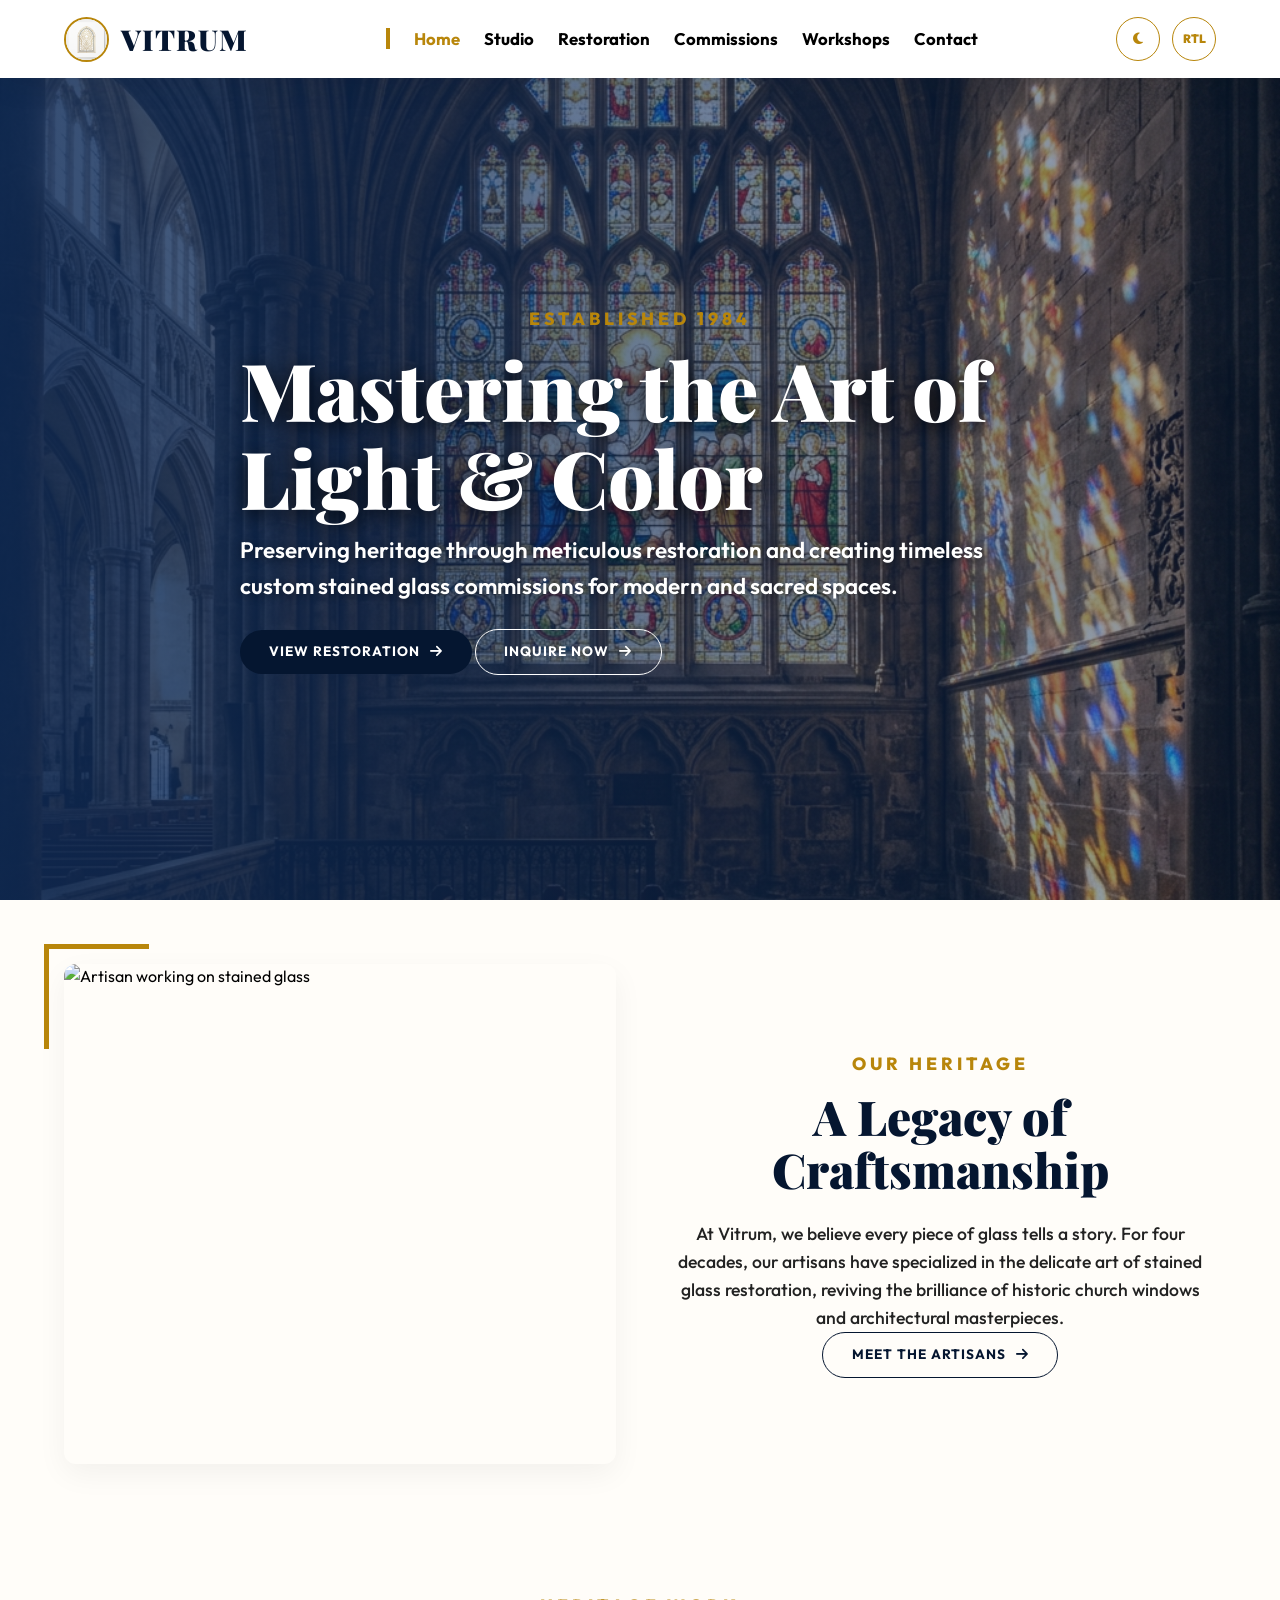
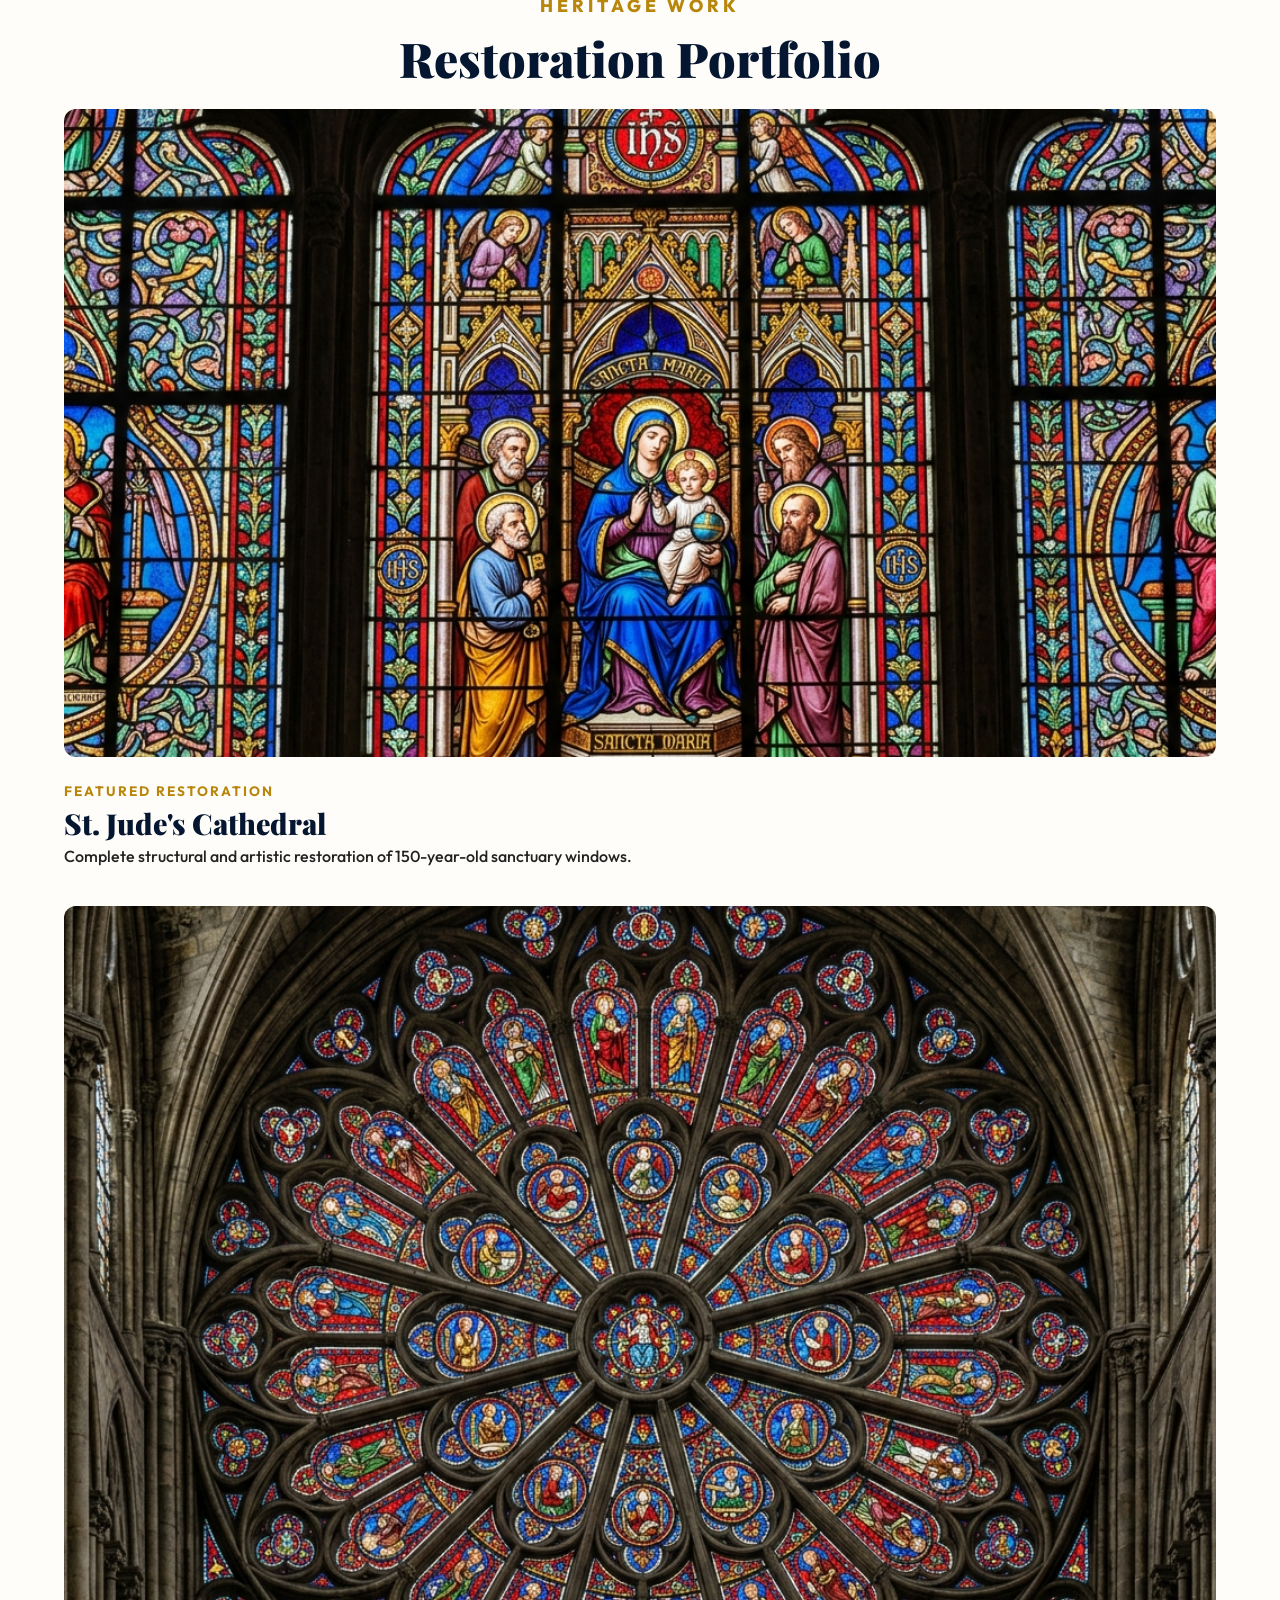
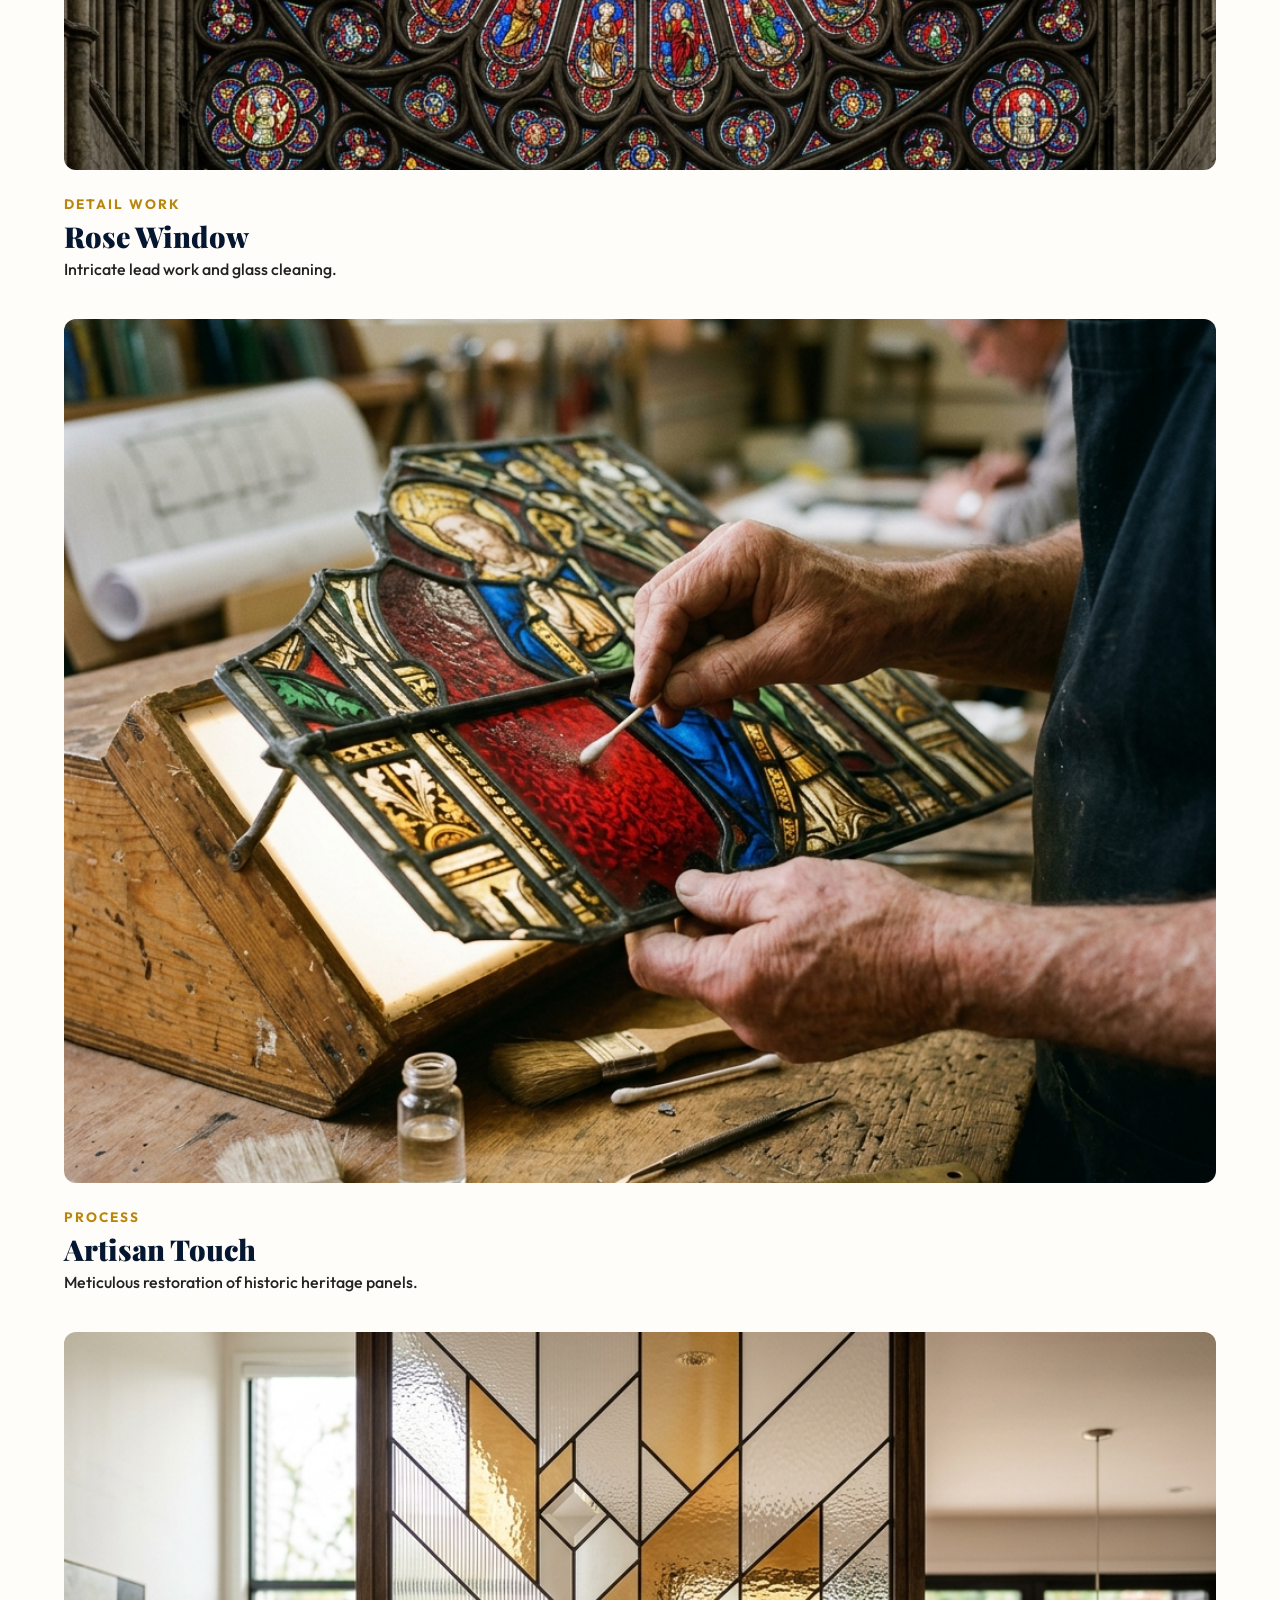
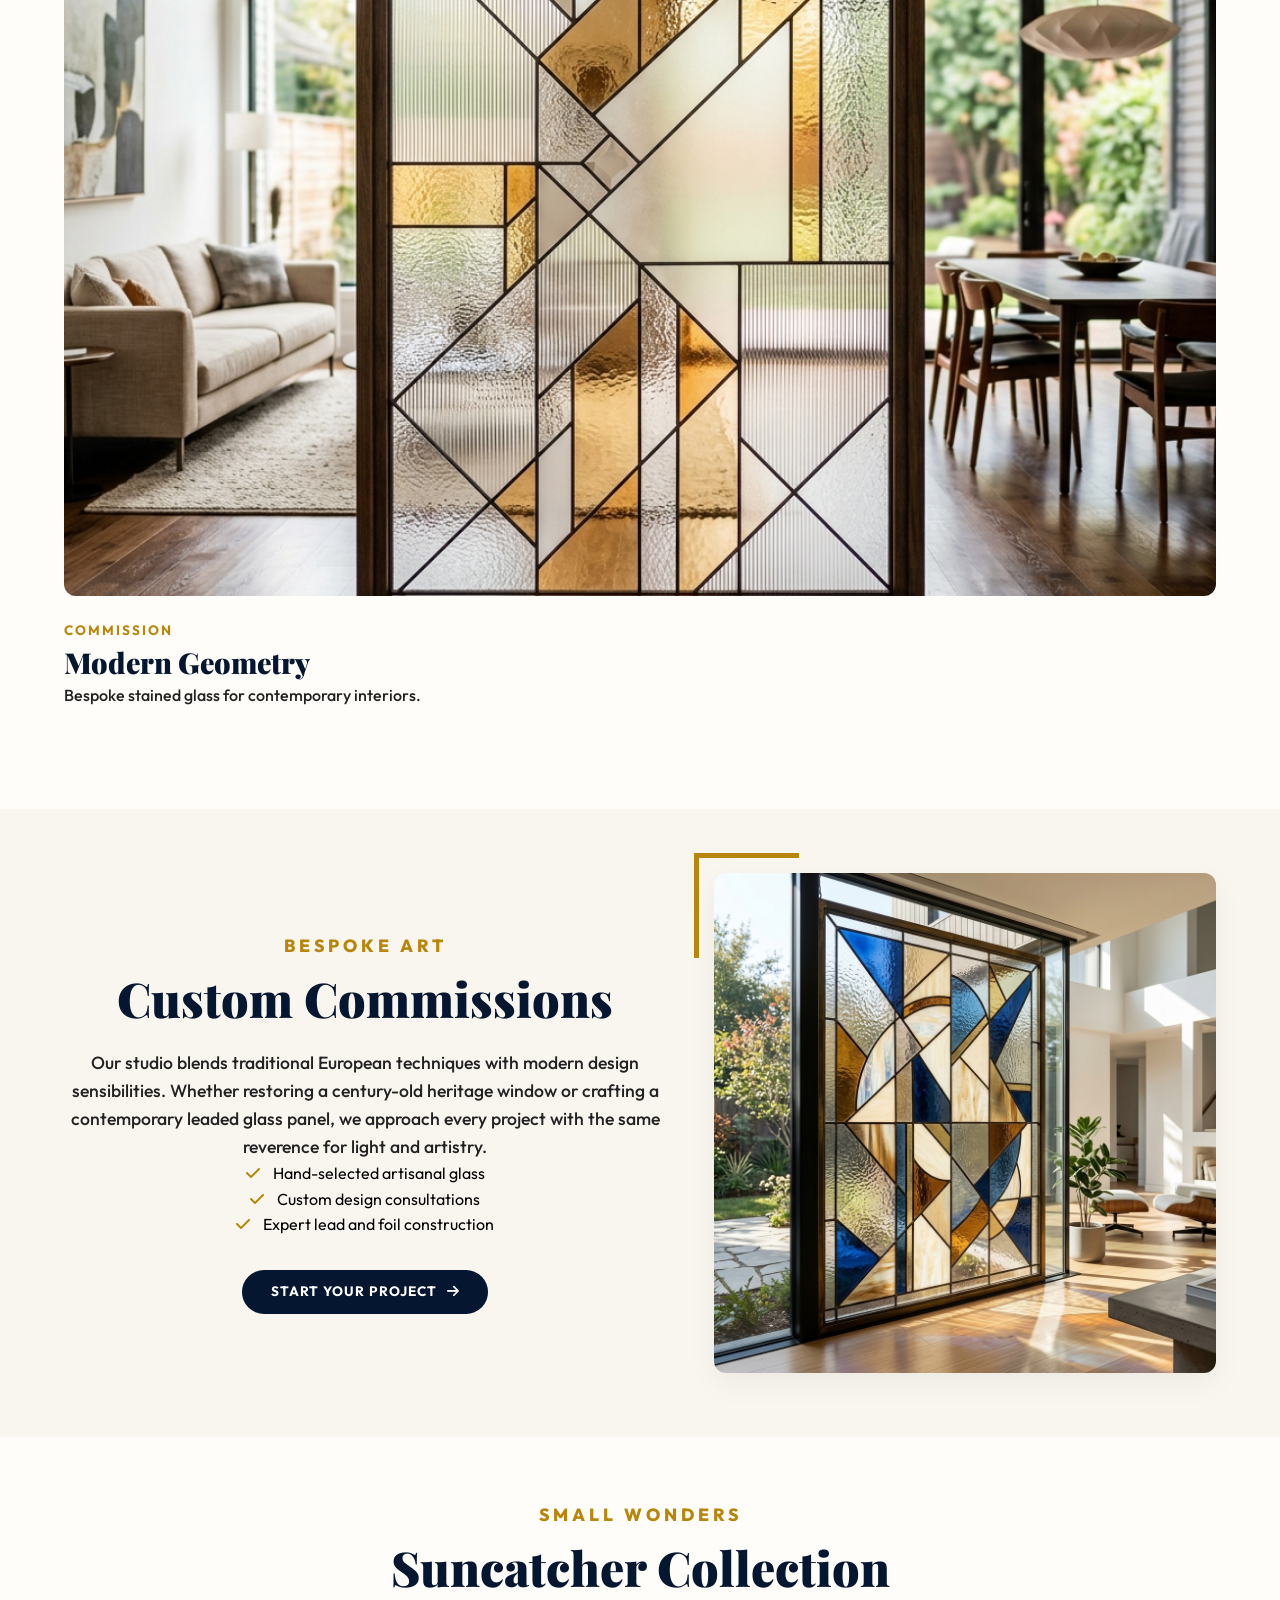
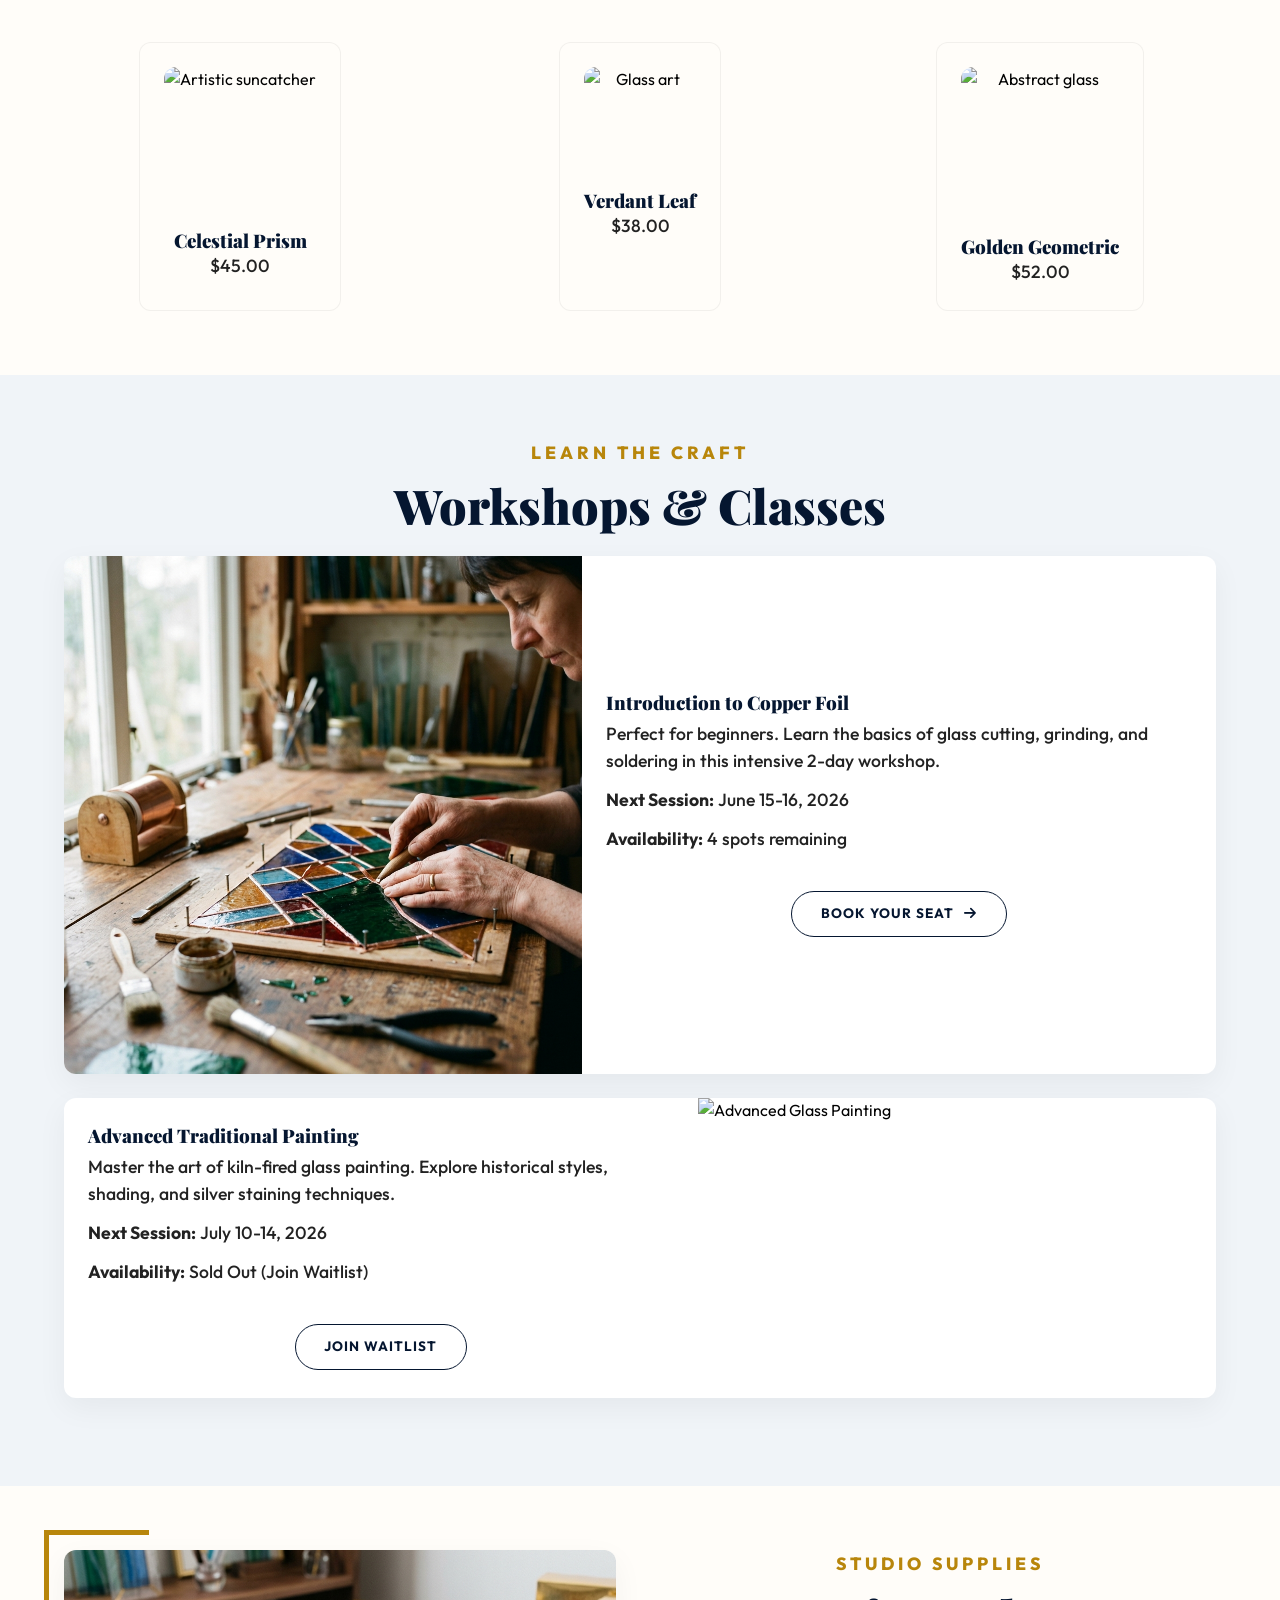
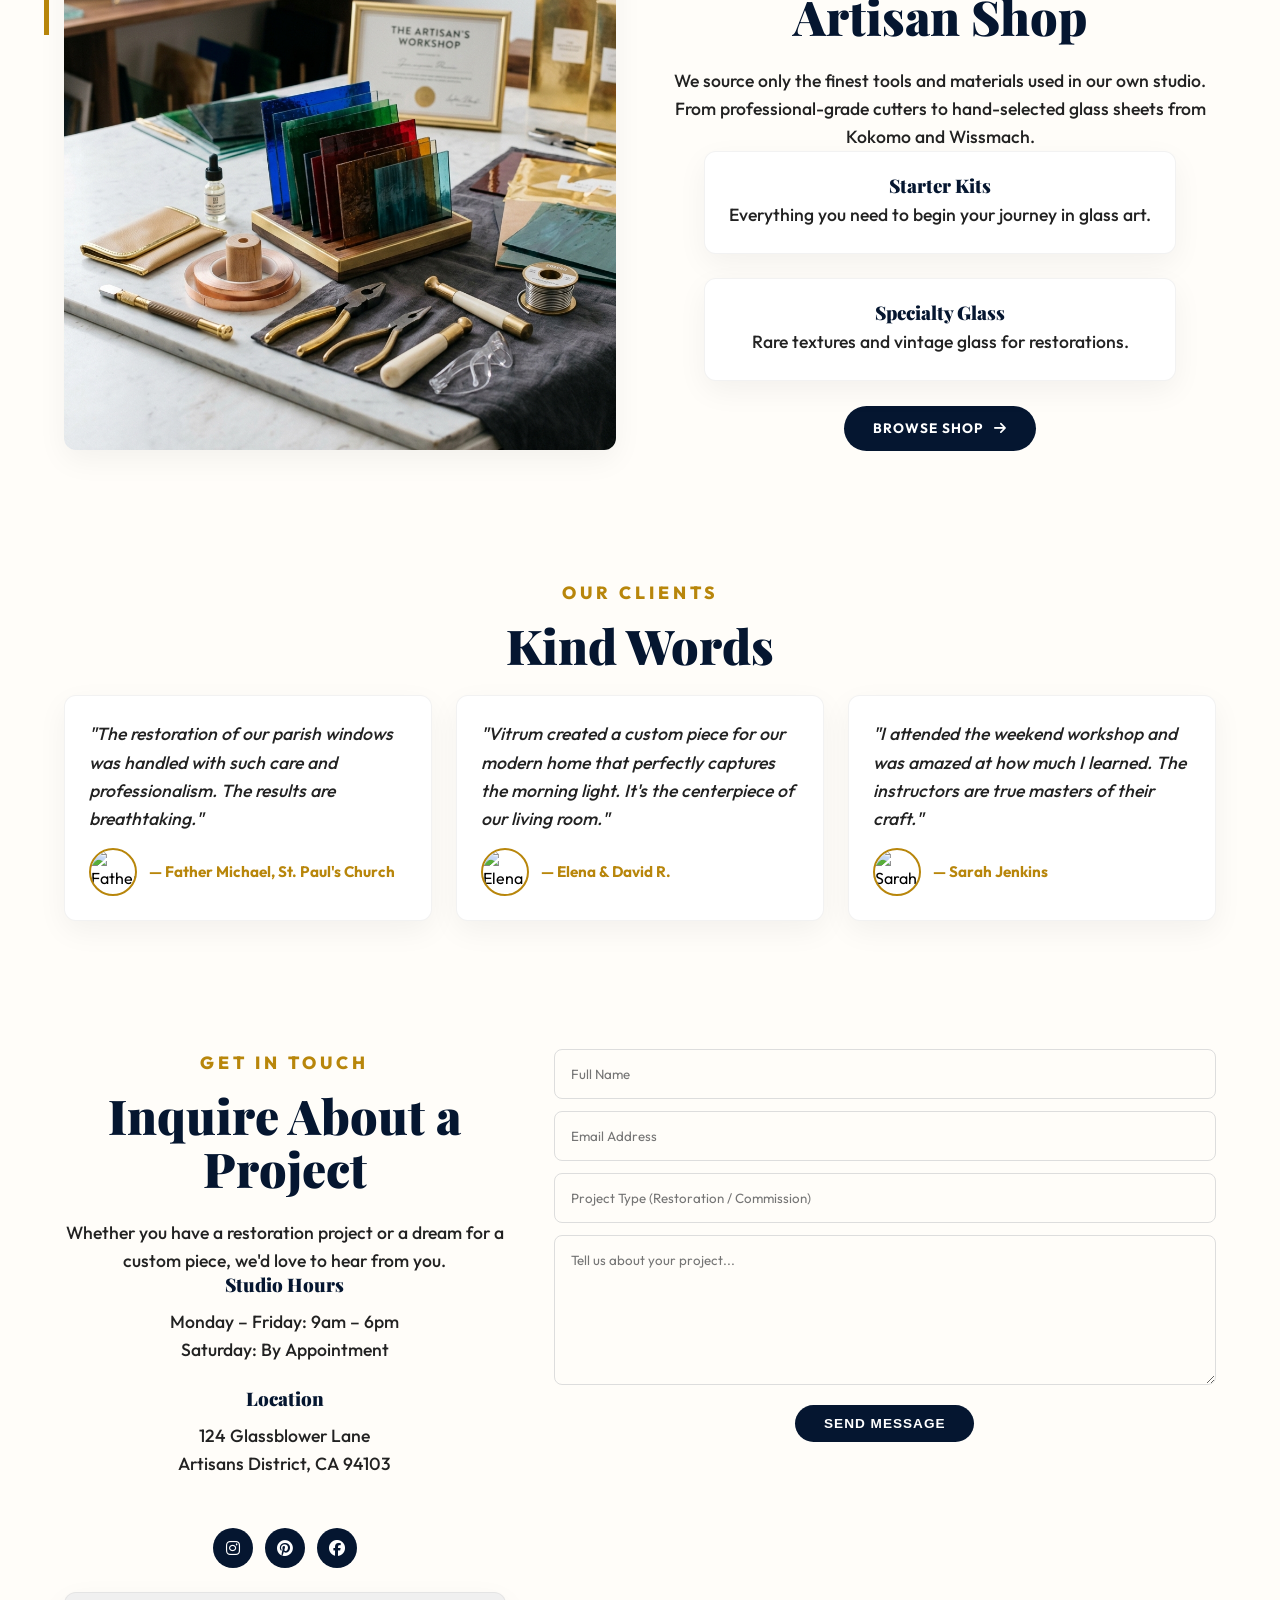
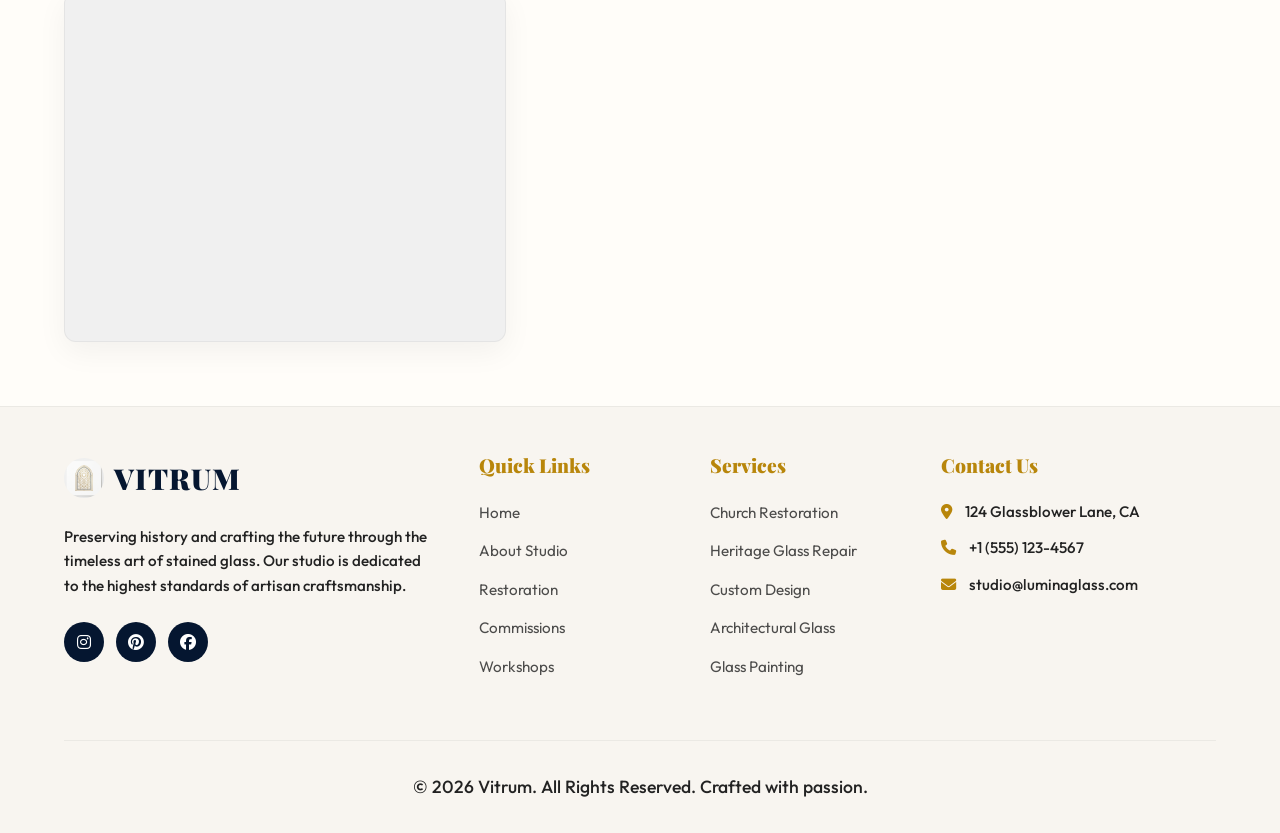
==== commit 4ca3423a: "index" ====
--- a/index.html
+++ b/index.html
@@ -256,7 +256,7 @@
                 </div>
             </div>
 
-            <div class="workshop-card" style="flex-direction: row-reverse;">
+            <div class="workshop-card workshop-reverse">
                 <div class="workshop-img">
                     <img src="https://images.unsplash.com/photo-1513364776144-60967b0f800f?auto=format&fit=crop&q=80&w=800"
                         alt="Advanced Glass Painting" style="height: 100%; border-radius: 0;">
--- a/style.css
+++ b/style.css
@@ -160,6 +160,7 @@
     font-size: 3rem;
     margin-bottom: var(--spacing-md);
     position: relative;
+    text-align: center;
 }
 .section-subtitle {
     font-size: 1.1rem;
@@ -169,6 +170,7 @@
     margin-bottom: var(--spacing-sm);
     display: block;
     font-weight: 800; /* Bolder subtitle */
+    text-align: center;
 }
 
 /* Buttons */
@@ -185,6 +187,7 @@
     cursor: pointer;
     border: none;
     transition: var(--transition);
+    margin: 0 auto; /* Center in flex parents */
 }
 
 .btn-primary {
@@ -454,6 +457,13 @@
     z-index: -1;
 }
 
+.about-content {
+    text-align: center;
+    display: flex;
+    flex-direction: column;
+    align-items: center;
+}
+
 /* Portfolio Gallery */
 .portfolio-item {
     display: flex;
@@ -571,6 +581,8 @@
     display: grid;
     grid-template-columns: repeat(auto-fit, minmax(280px, 1fr));
     gap: var(--spacing-lg);
+    justify-content: center;
+    justify-items: center;
 }
 
 .product-card {
@@ -615,9 +627,14 @@
     margin-bottom: var(--spacing-md);
 }
 
+.workshop-card.workshop-reverse {
+    flex-direction: row-reverse;
+}
+
 .workshop-img {
-    flex: 1;
-    height: 300px;
+    flex: 0 0 45%; /* Stable width to prevent squashing */
+    height: 100%;
+    min-height: 300px;
 }
 
 .workshop-info {
@@ -626,6 +643,21 @@
     display: flex;
     flex-direction: column;
     justify-content: center;
+    align-items: flex-start; /* Align children to the left */
+    text-align: left; /* Align text to the left */
+    color: var(--color-text);
+}
+
+.workshop-info h3 {
+    margin-bottom: 0.5rem;
+    color: var(--color-secondary);
+    text-align: left;
+}
+
+.workshop-info p {
+    margin-bottom: 0.8rem;
+    line-height: 1.5;
+    text-align: left;
 }
 
 /* Removed duplicate store-grid styles */
@@ -683,14 +715,23 @@
     gap: var(--spacing-lg);
 }
 
+.contact-info {
+    text-align: center;
+    display: flex;
+    flex-direction: column;
+    align-items: center;
+}
+
 .contact-info h3 {
     margin-bottom: var(--spacing-sm);
+    text-align: center;
 }
 
 .social-icons {
     display: flex;
     gap: var(--spacing-sm);
     margin-top: var(--spacing-md);
+    justify-content: center;
 }
 
 .social-icons a {
@@ -823,6 +864,10 @@
     .footer-links a:hover {
         padding-left: 0;
     }
+
+    .footer-bottom {
+        font-size: 0.8rem; /* Smaller font to fit on one line */
+    }
 }
 
 /* Responsive Queries */
@@ -843,8 +888,14 @@
 }
 
 @media (max-width: 768px) {
-    .nav-links {
-        display: none;
+    nav {
+        flex-direction: column;
+        gap: 1rem;
+        padding: 1rem 0;
+    }
+
+    nav .logo {
+        margin: 0 auto;
     }
     
     .nav-actions .theme-toggle, 
@@ -854,6 +905,9 @@
     
     .mobile-toggle {
         display: flex;
+        position: absolute;
+        right: var(--spacing-md);
+        top: 2rem;
     }
     
     .hero-content h1 {
@@ -872,9 +926,17 @@
         width: 100%;
     }
 
+    .about-image {
+        display: flex;
+        justify-content: center;
+        width: 100%;
+        margin-bottom: var(--spacing-md);
+    }
+
     .about-image img {
         height: 300px;
         width: 100%;
+        max-width: 500px; /* Constrain for better look on tablet */
         object-fit: cover;
     }
     
@@ -895,13 +957,14 @@
         grid-row: span 1;
     }
 
-    .workshop-card {
-        flex-direction: column;
-    }
-
-    .workshop-image {
+    .workshop-card, .workshop-card.workshop-reverse {
+        flex-direction: column !important;
+    }
+
+    .workshop-img {
         width: 100%;
-        height: 250px;
+        height: 350px; /* Increased height for better visibility on tablet/mobile */
+        flex: none;
     }
 
     .footer-grid {
@@ -909,12 +972,19 @@
         text-align: center;
     }
 
+    .footer-col .logo {
+        justify-content: center;
+    }
+
     .social-icons {
         justify-content: center !important;
     }
 
     .footer-col {
         margin-bottom: var(--spacing-md);
+        display: flex;
+        flex-direction: column;
+        align-items: center;
     }
 
     .testimonial-author {
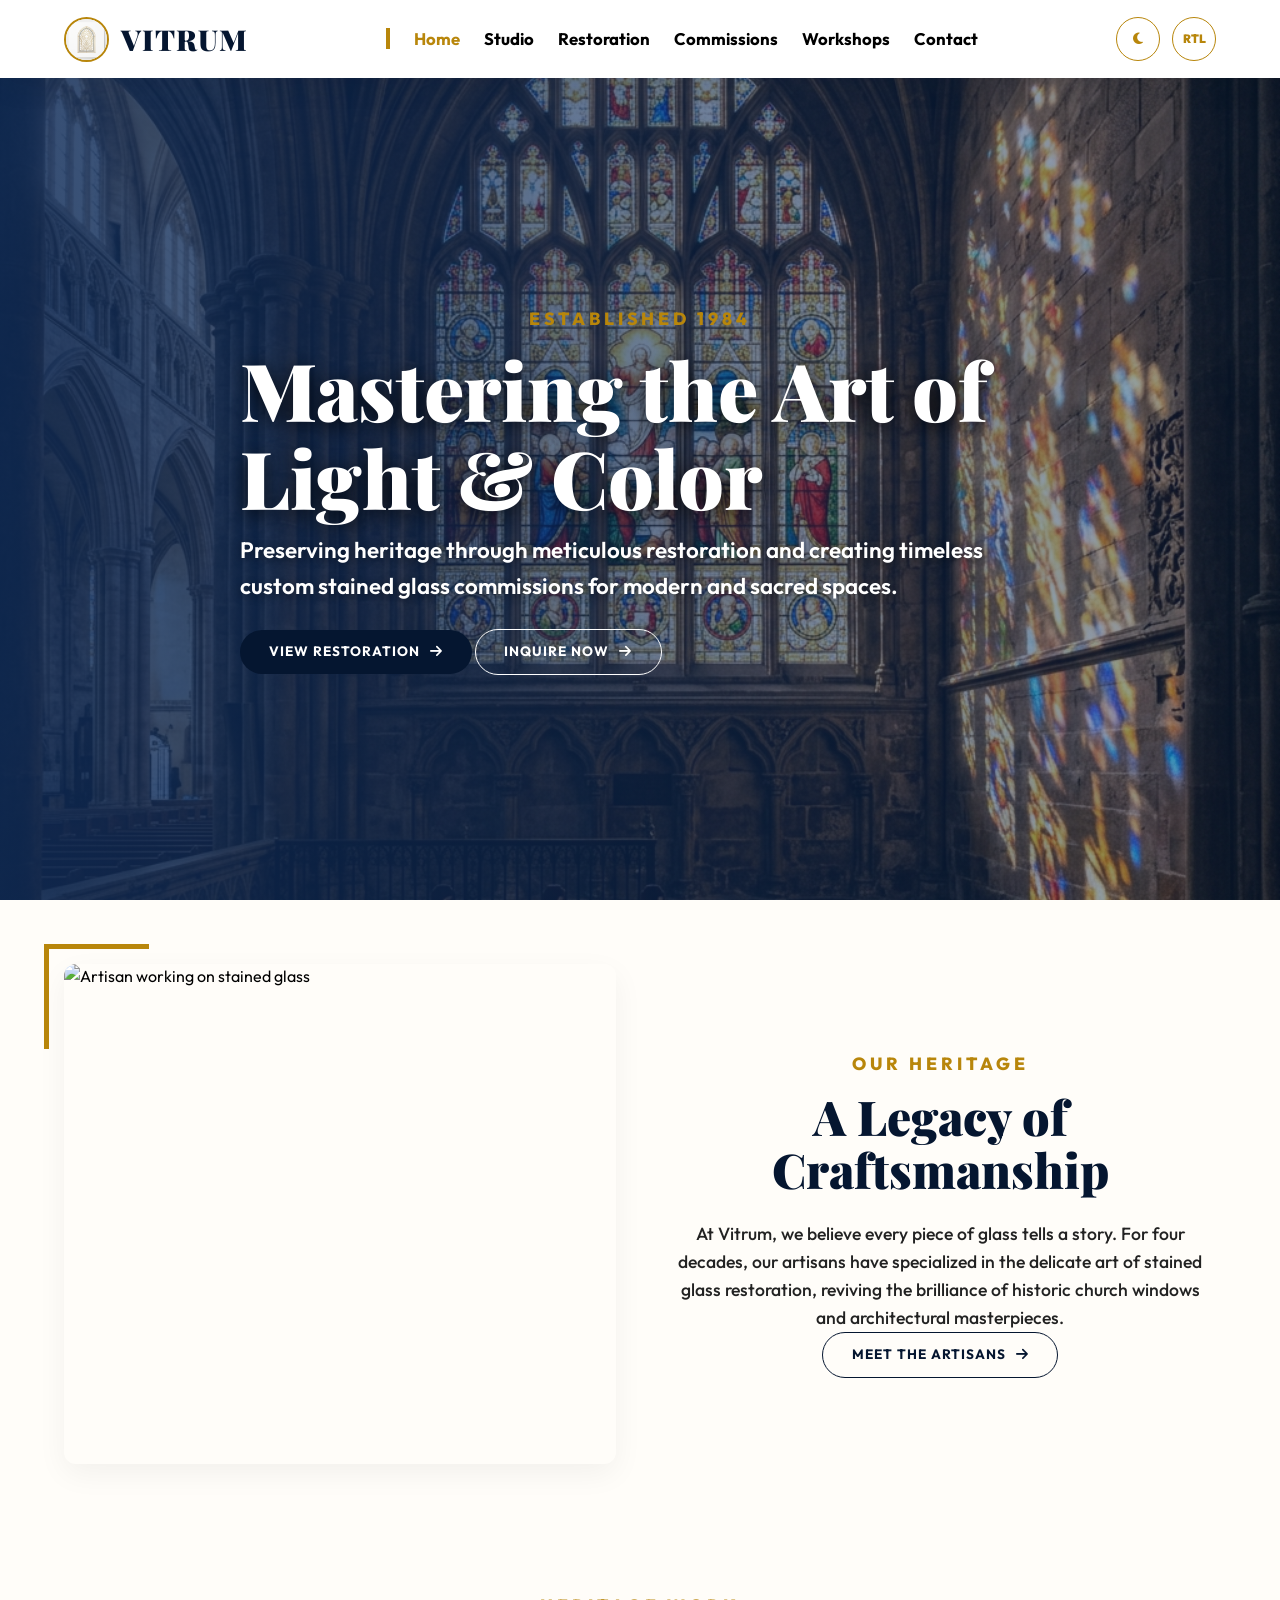
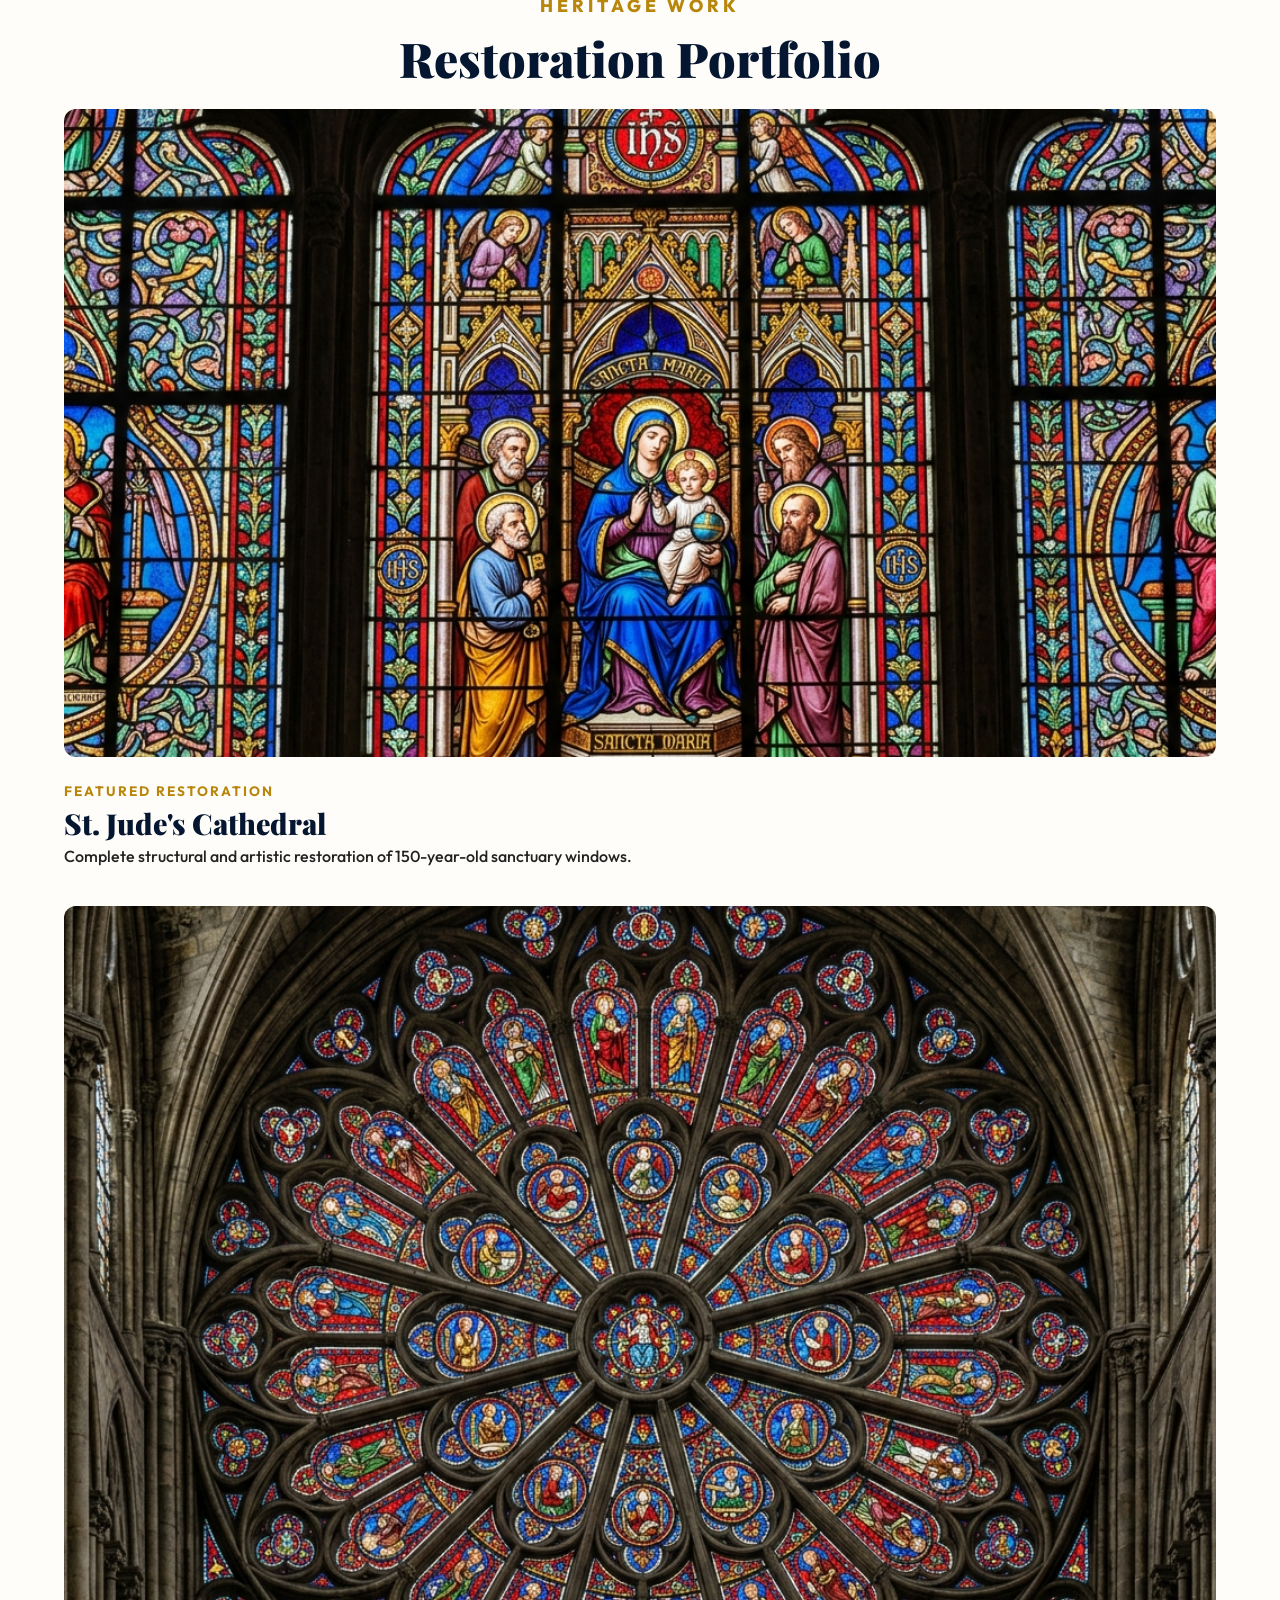
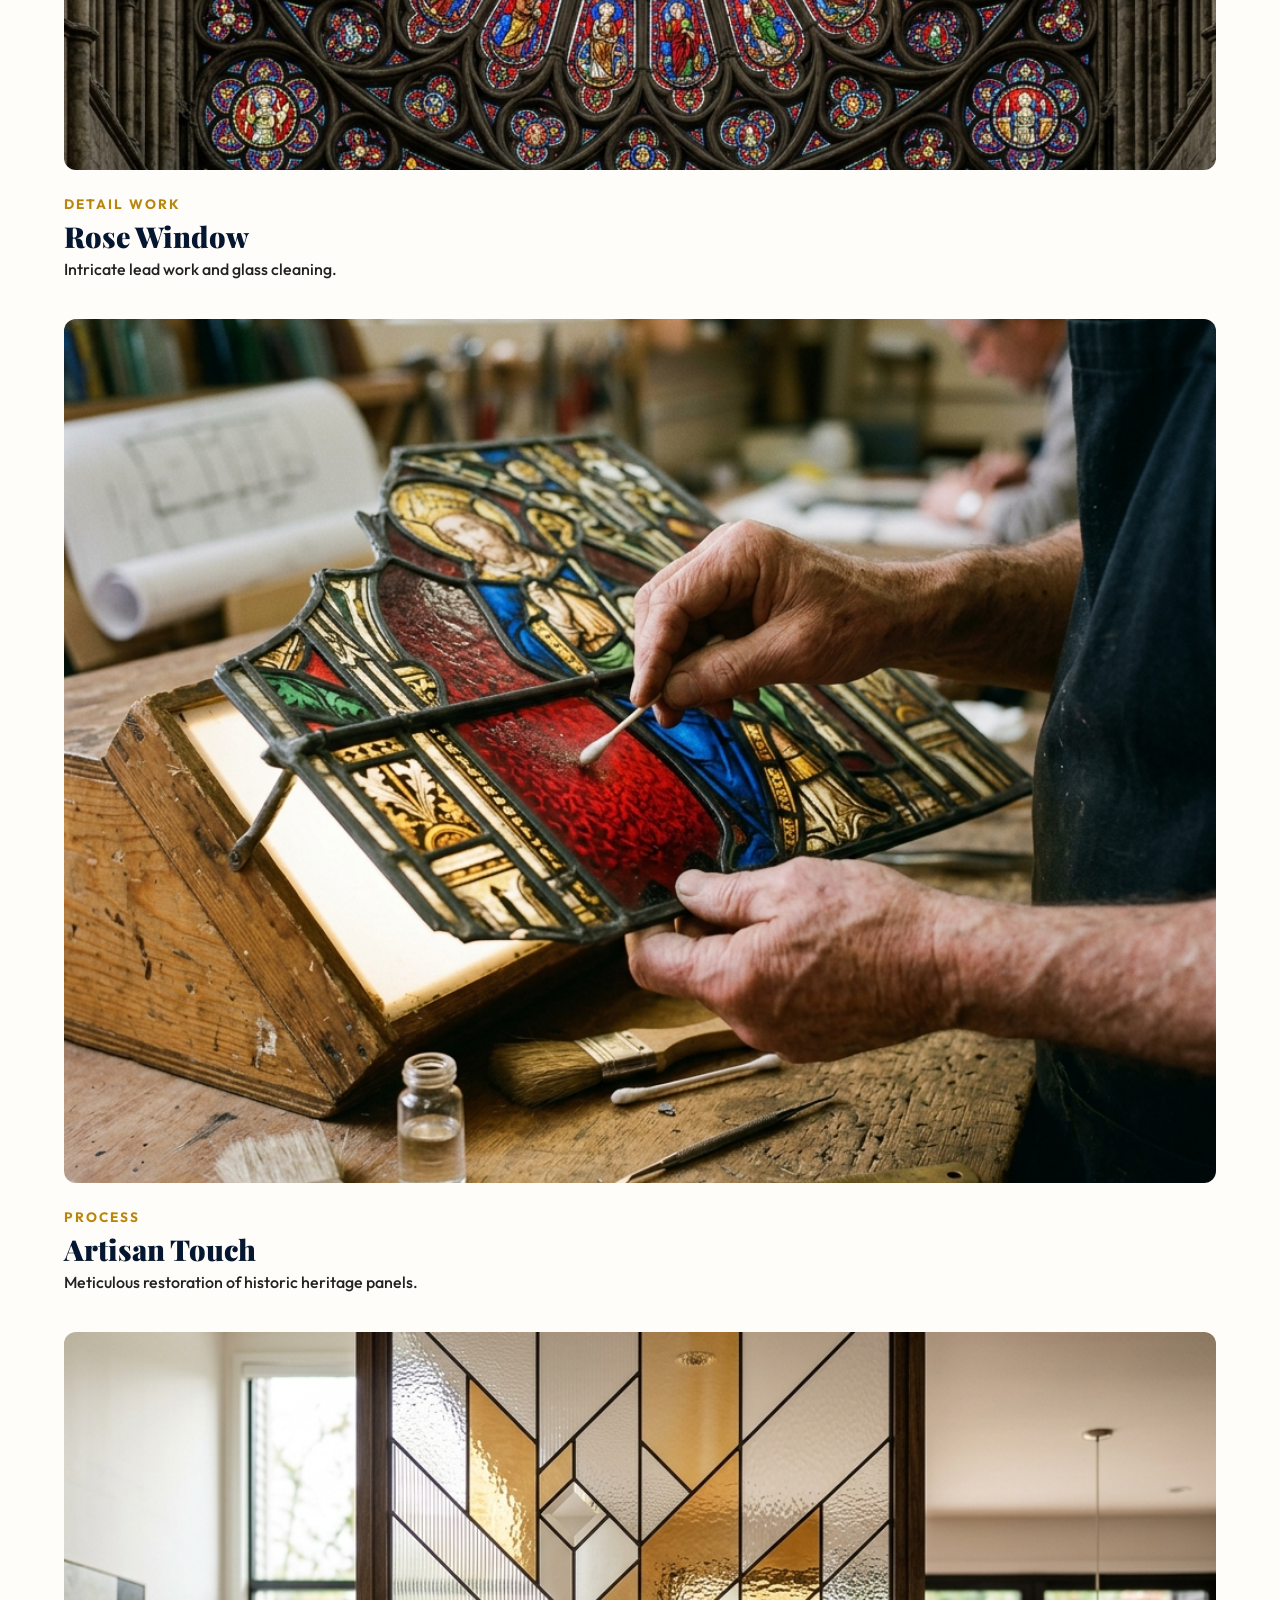
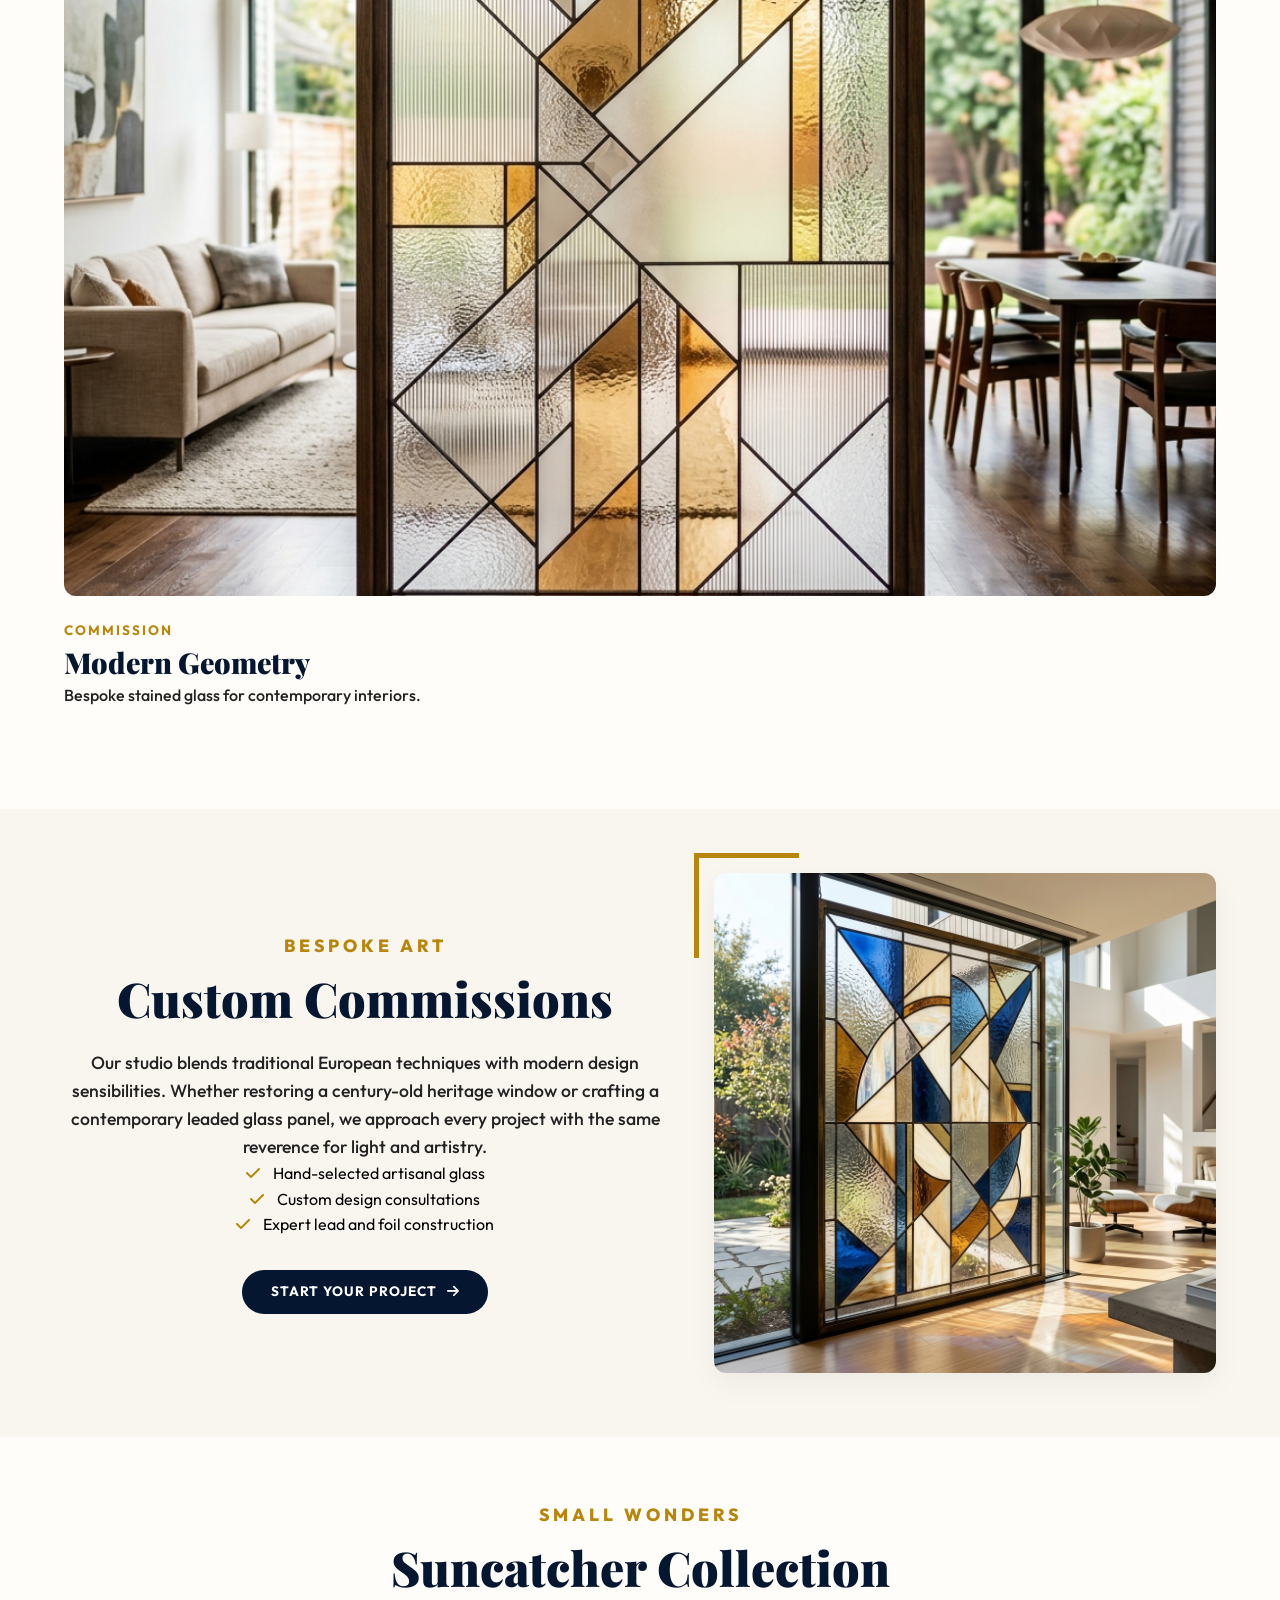
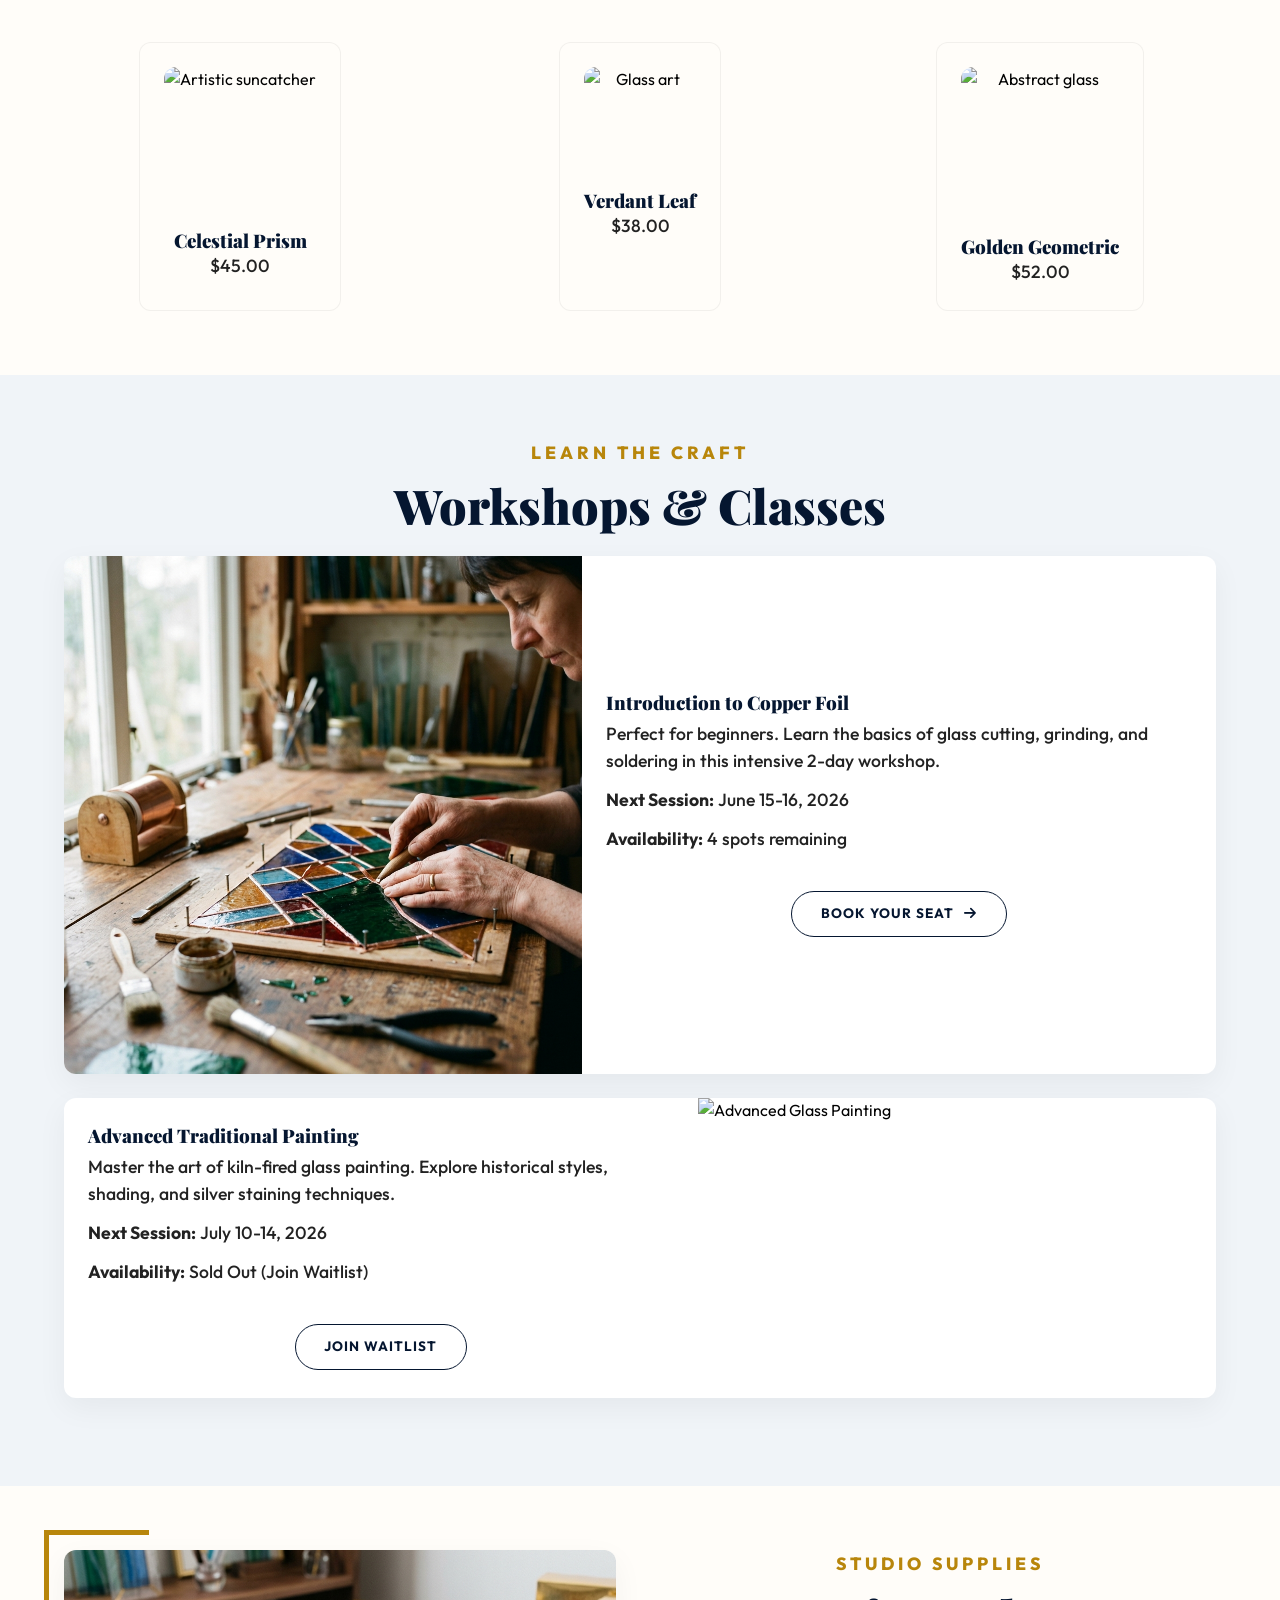
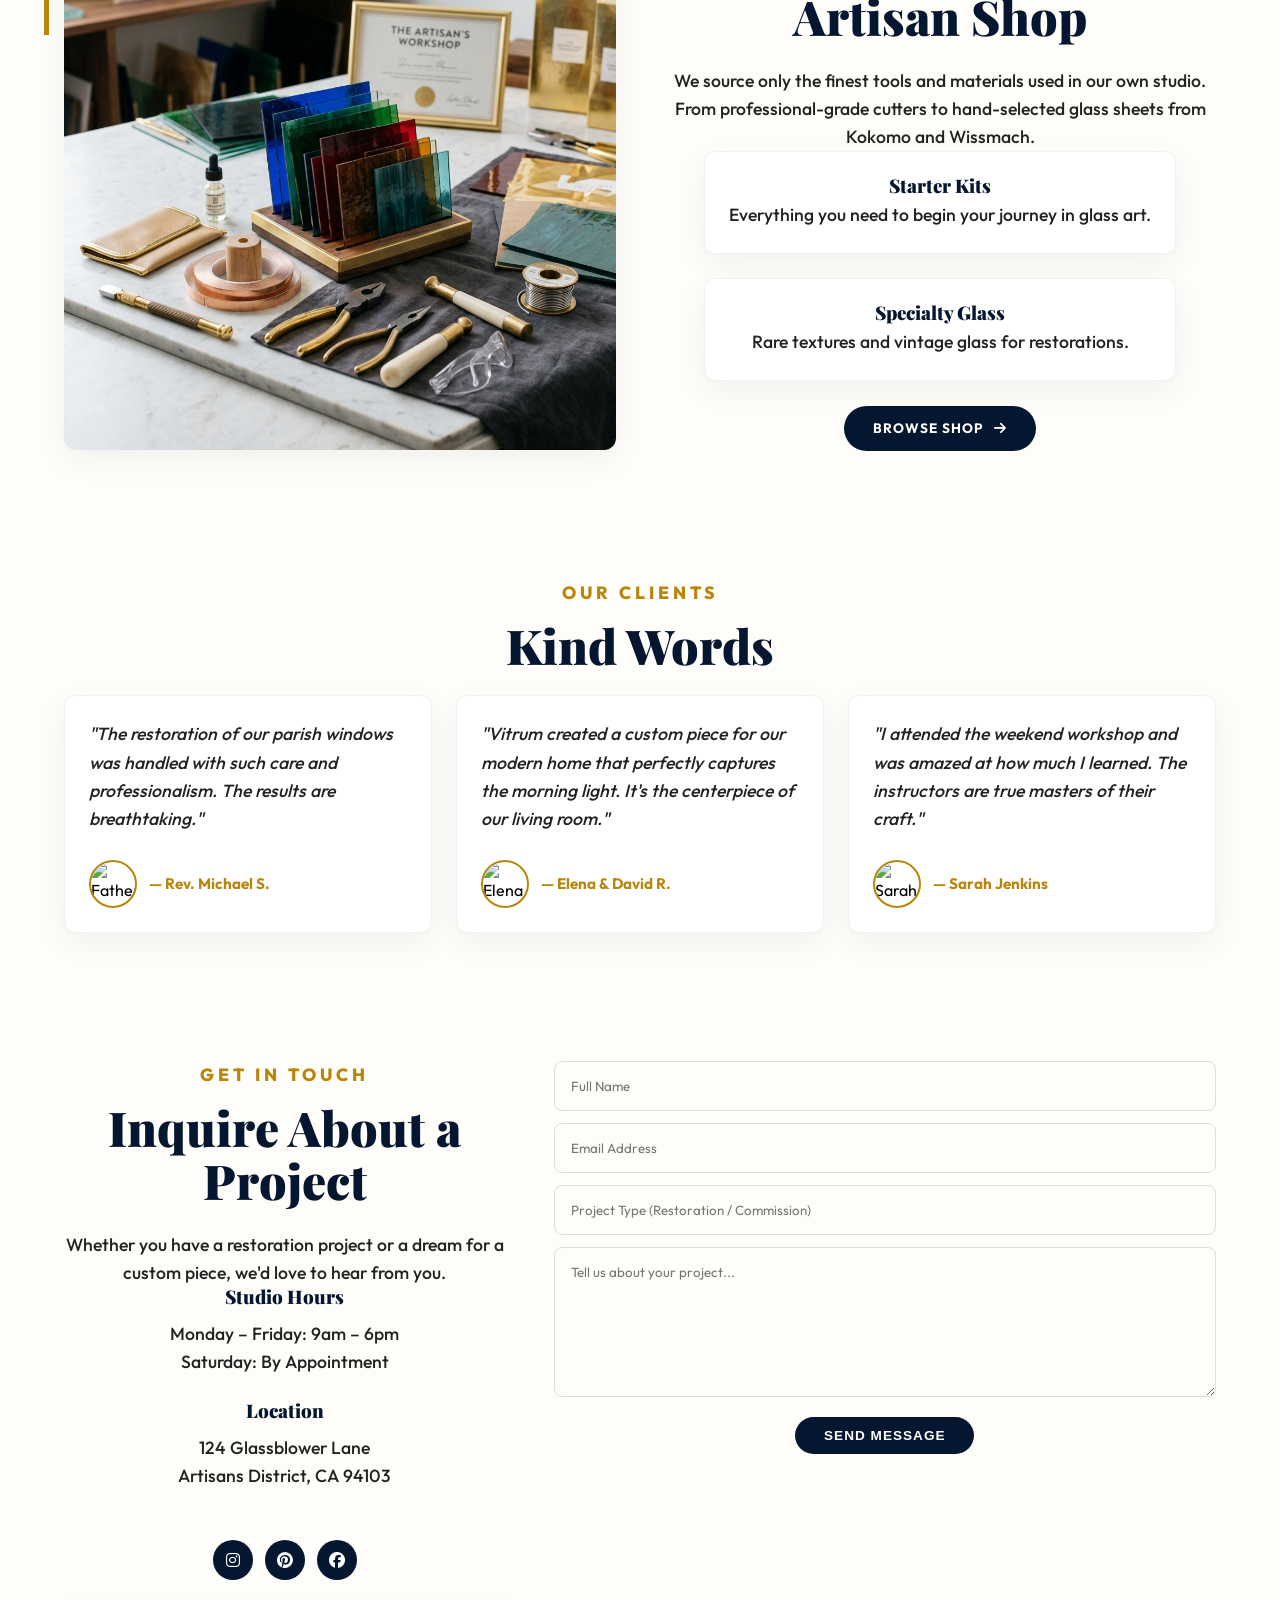
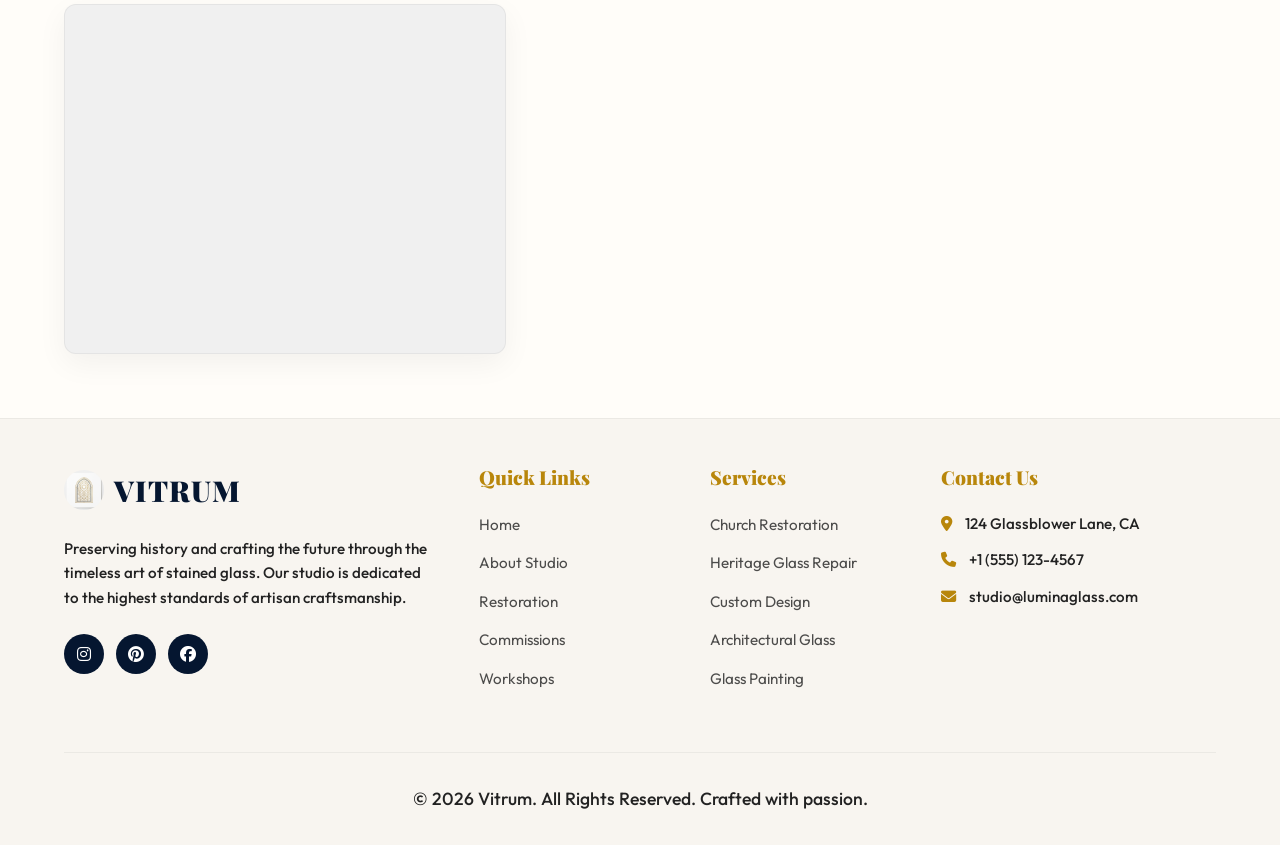
==== commit 3606cb84: "index" ====
--- a/index.html
+++ b/index.html
@@ -320,7 +320,7 @@
                         results are breathtaking."</p>
                     <div class="testimonial-author">
                         <img src="https://i.pravatar.cc/150?u=father" alt="Father Michael" class="avatar">
-                        <span class="author">— Father Michael, St. Paul's Church</span>
+                        <span class="author">— Rev. Michael S.</span>
                     </div>
                 </div>
                 <div class="testimonial-card">
--- a/style.css
+++ b/style.css
@@ -668,6 +668,7 @@
     display: grid;
     grid-template-columns: repeat(auto-fit, minmax(300px, 1fr));
     gap: var(--spacing-md);
+    align-items: stretch; /* Ensure all cards are same height */
 }
 
 .testimonial-card {
@@ -676,6 +677,10 @@
     border-radius: var(--border-radius);
     border: 1px solid rgba(0, 0, 0, 0.05);
     box-shadow: var(--shadow-soft);
+    display: flex;
+    flex-direction: column;
+    justify-content: space-between;
+    height: 100%;
 }
 
 .testimonial-card p {
@@ -1081,3 +1086,7 @@
 [data-theme="dark"] p {
     color: #cccccc !important;
 }
+
+ @ m e d i a   ( m a x - w i d t h :   1 0 2 4 p x )   a n d   ( m i n - w i d t h :   7 6 9 p x )   {   . s t o r e - g r i d   {   j u s t i f y - c o n t e n t :   c e n t e r ;   j u s t i f y - i t e m s :   c e n t e r ;   }   } + 
+ 
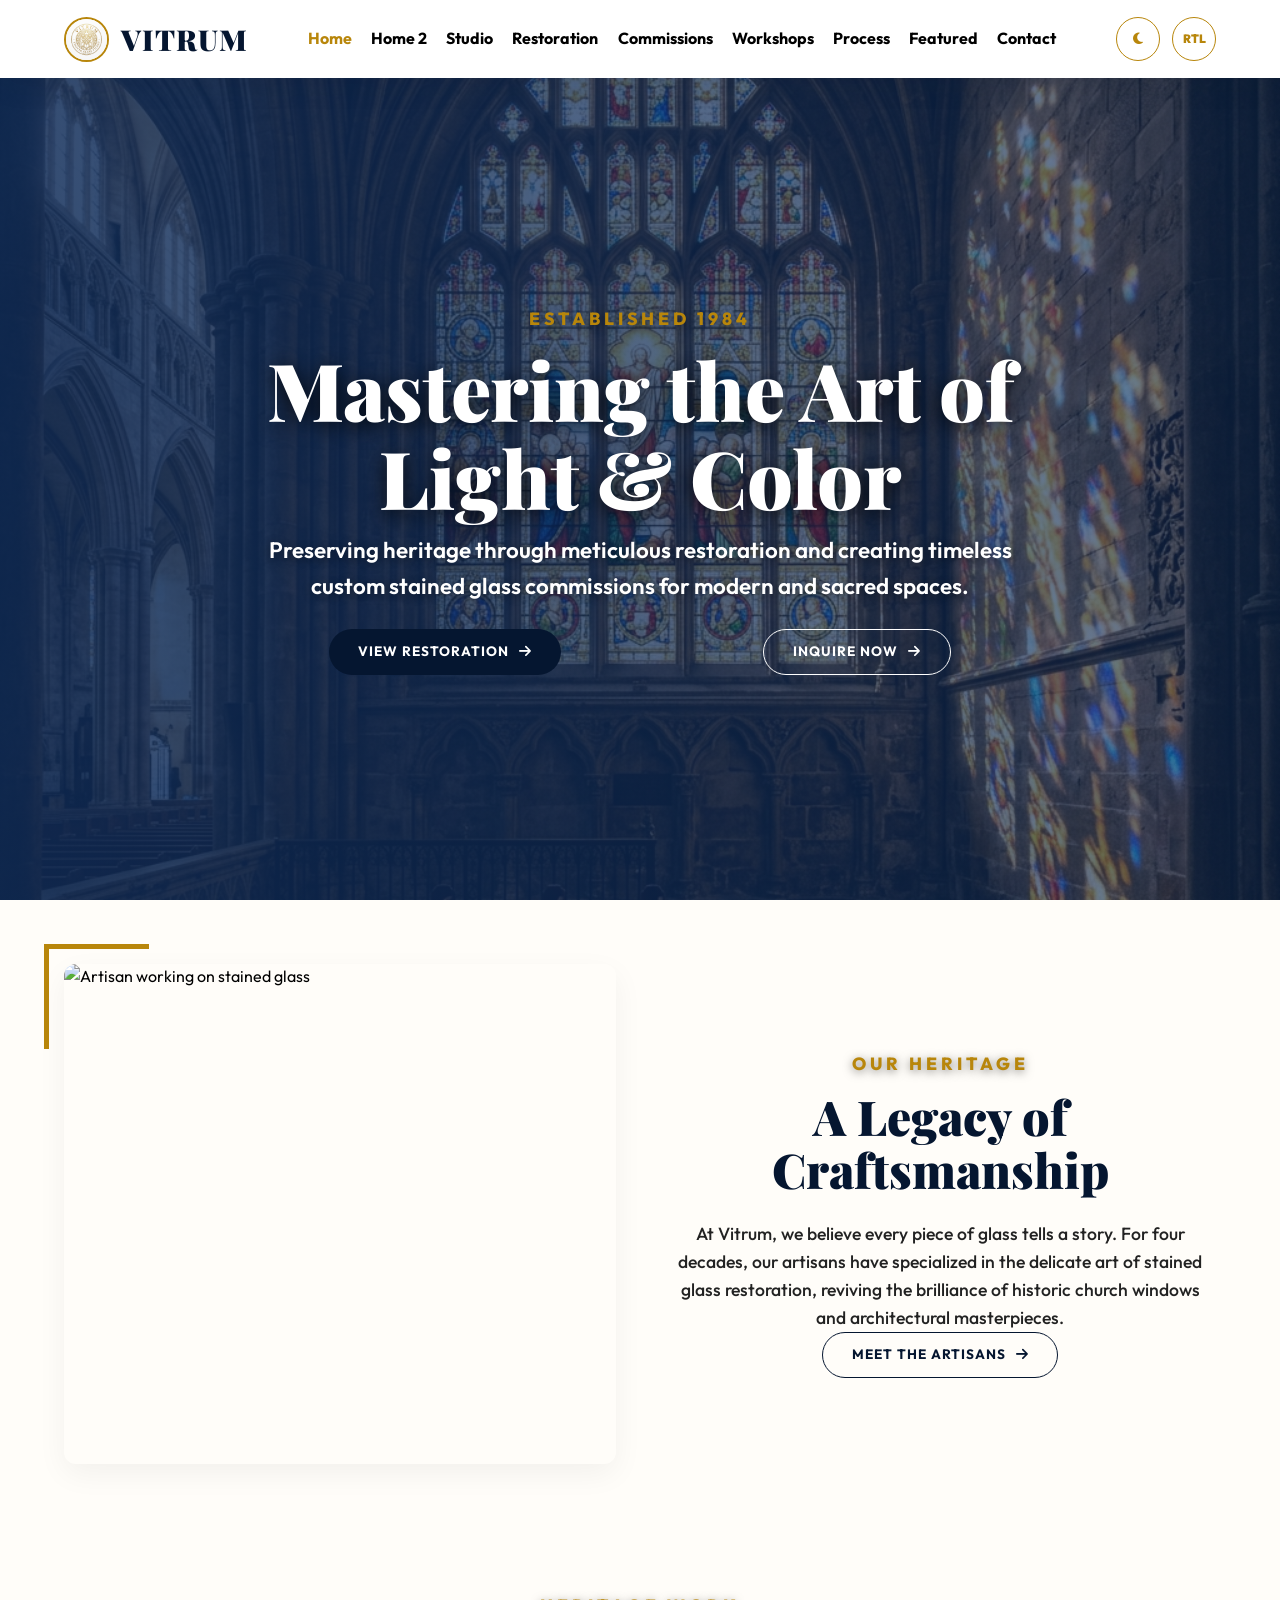
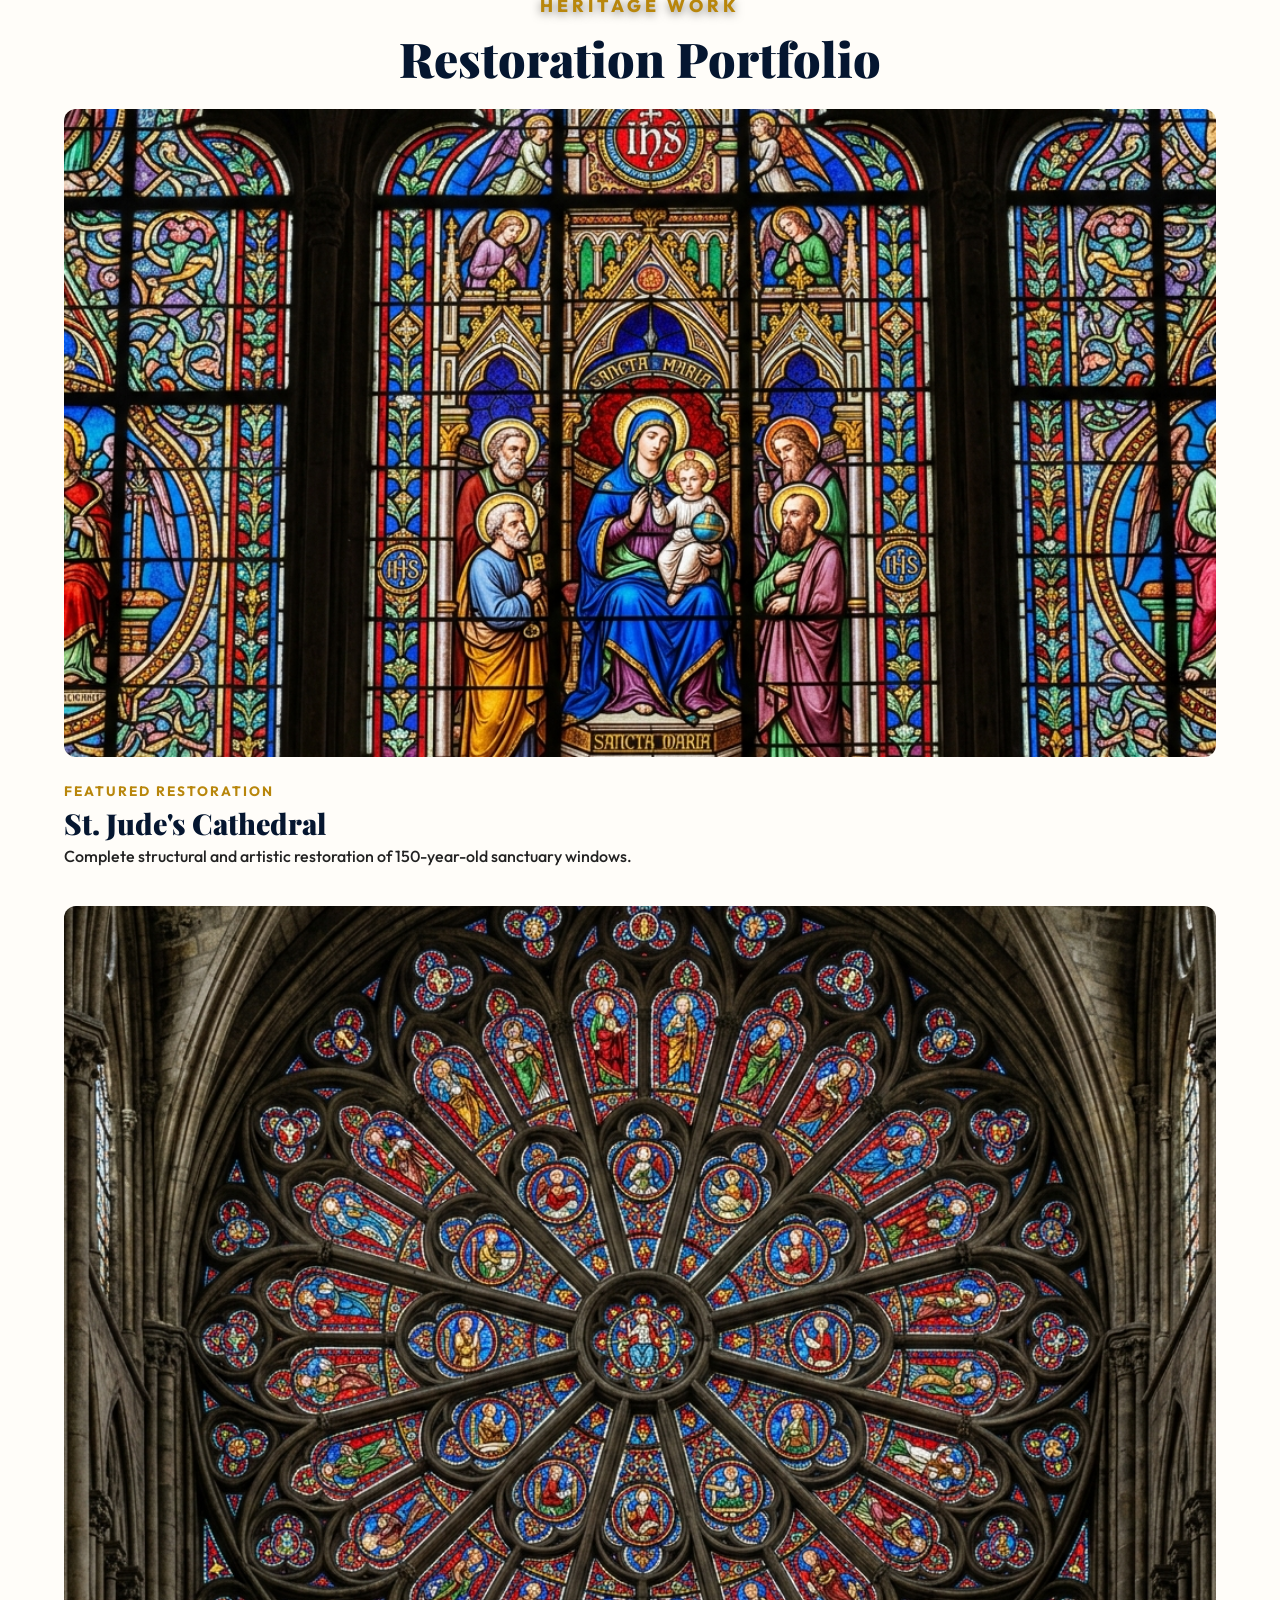
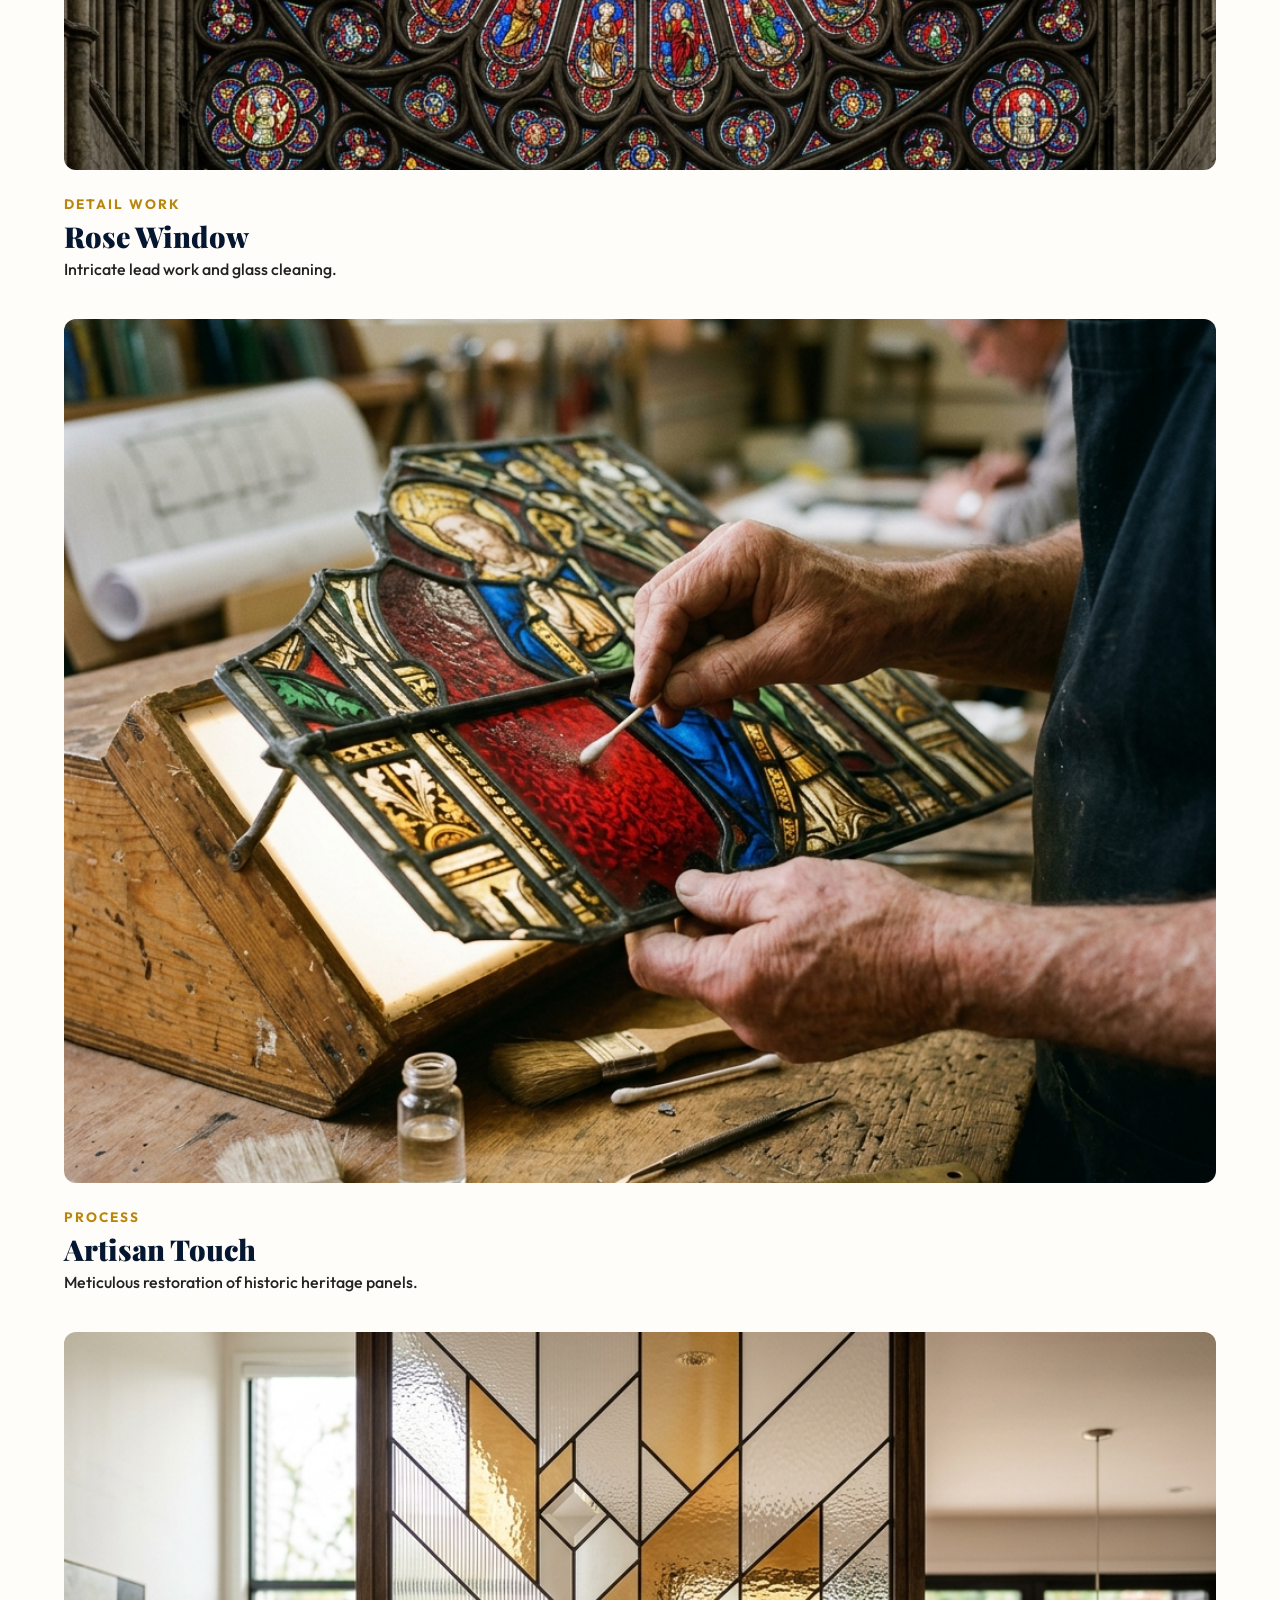
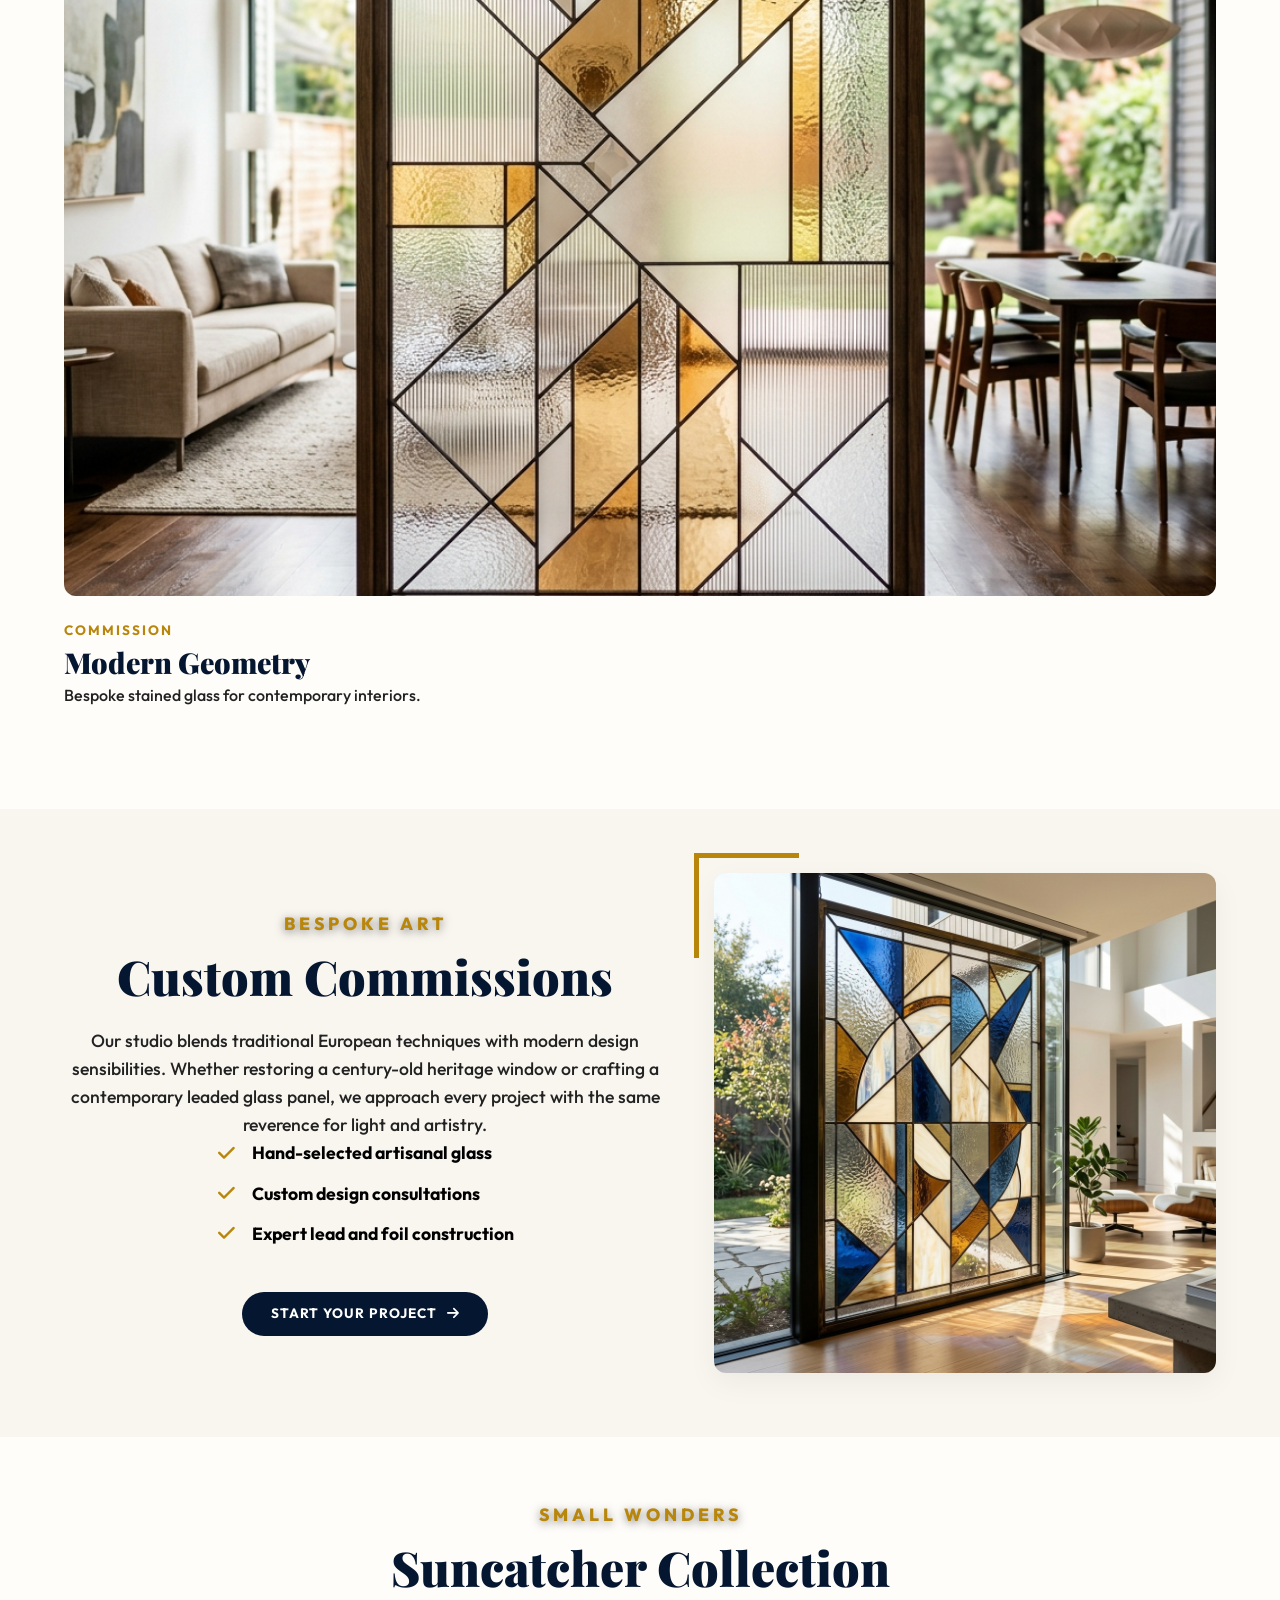
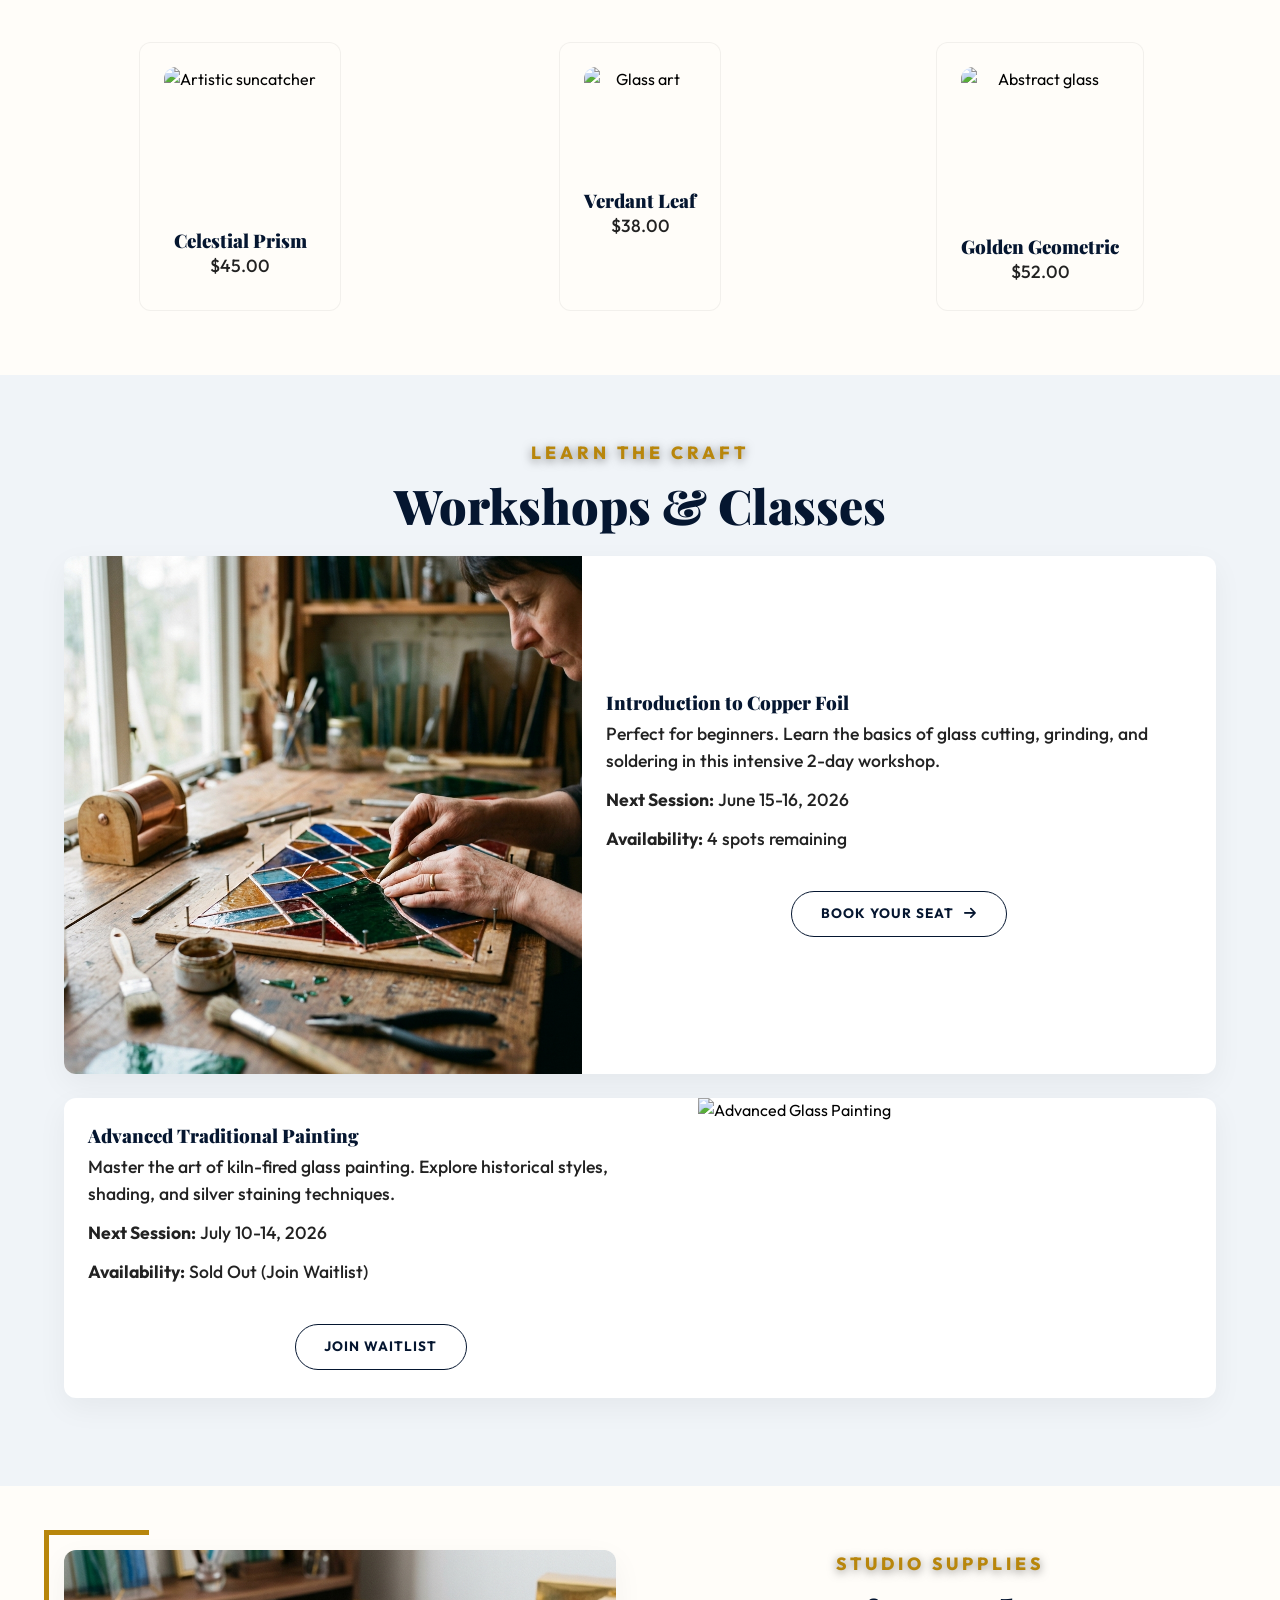
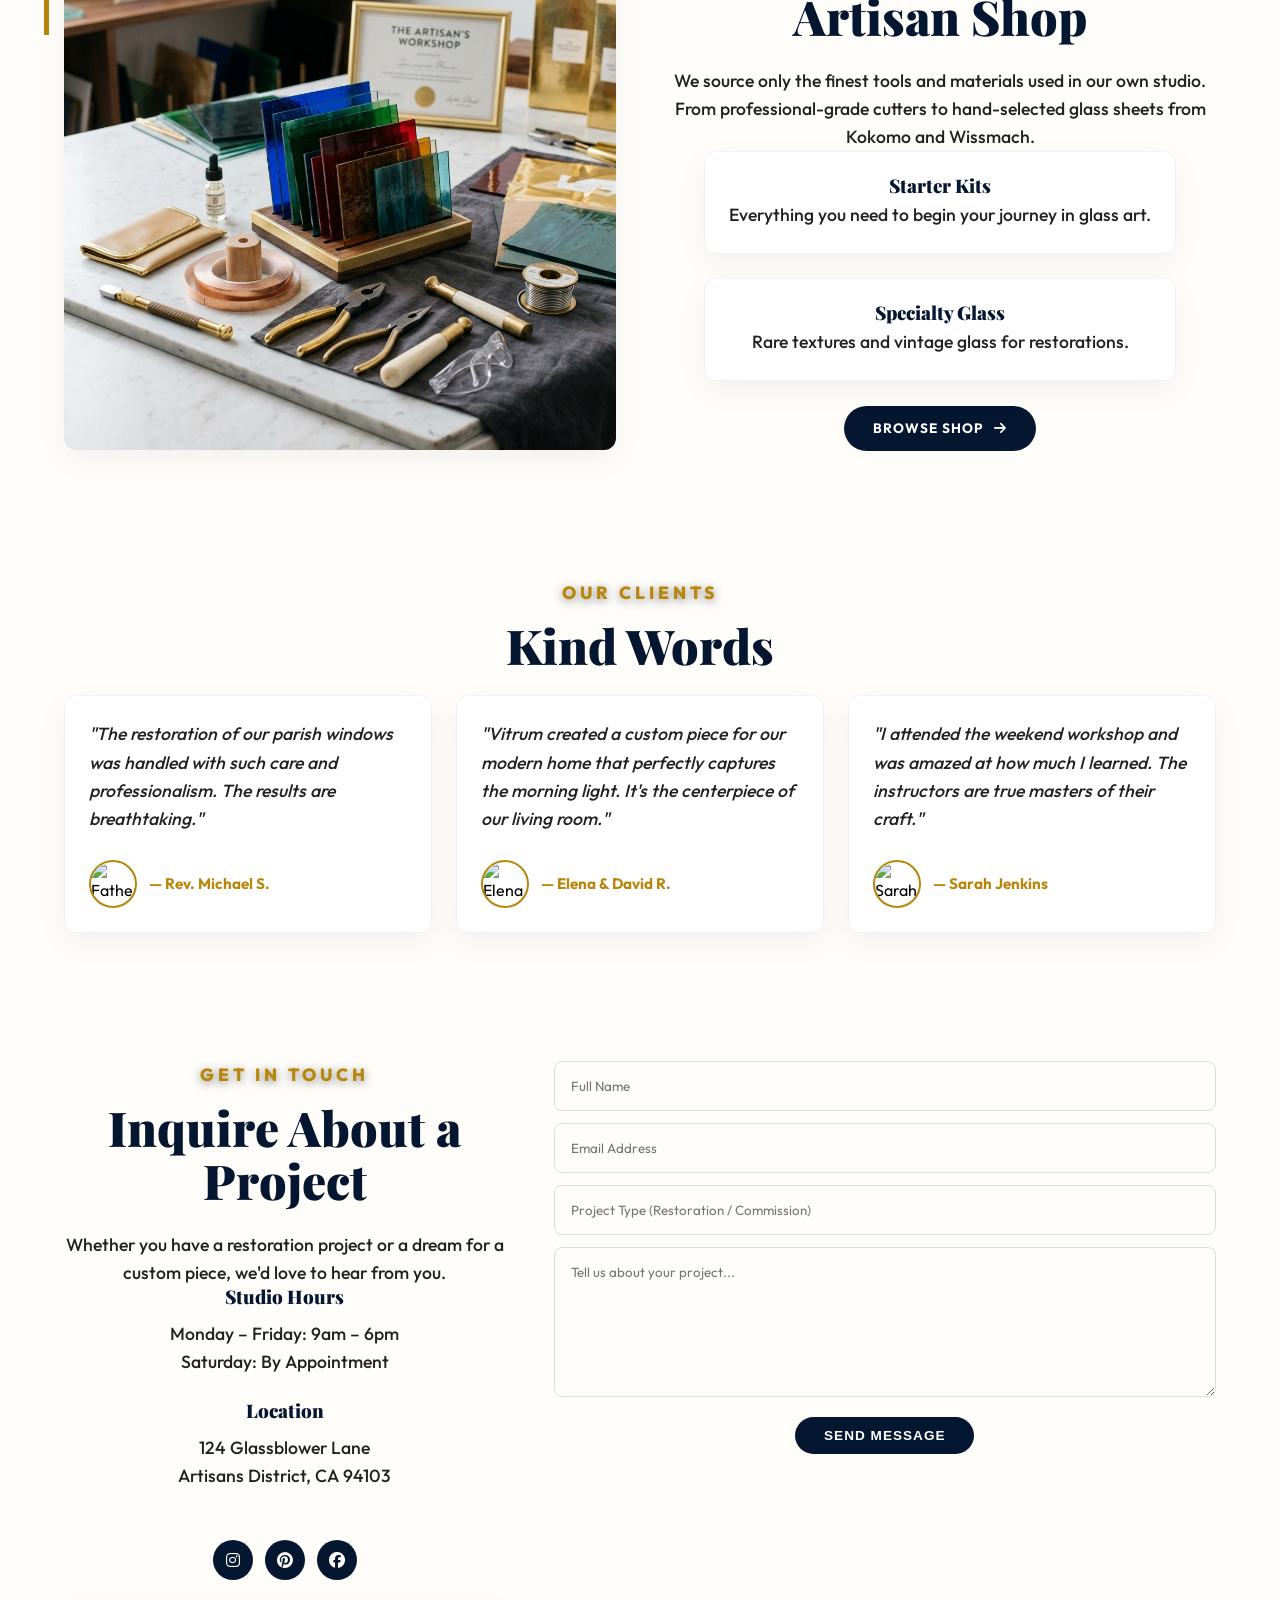
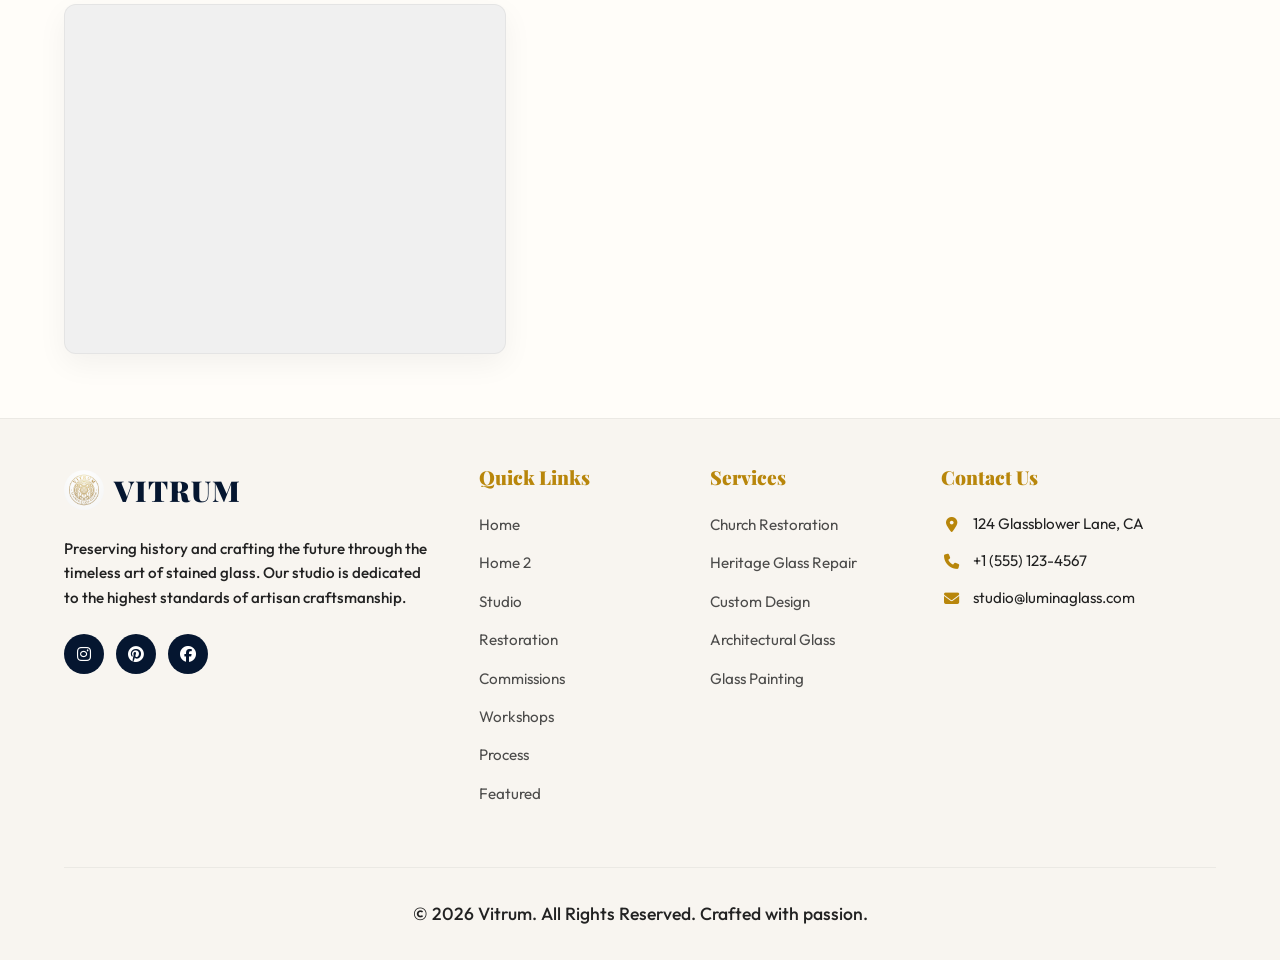
==== commit 4c55d881: "home2" ====
--- a/index.html
+++ b/index.html
@@ -30,18 +30,22 @@
     <header id="header">
         <div class="container">
             <nav>
-                <a href="#" class="logo">
+                <a href="index.html" class="logo">
                     <img src="assets/logo.png" alt="Vitrum Logo" id="nav-logo">
                     <span>Vitrum</span>
                 </a>
                 <ul class="nav-links" id="nav-links">
-                    <li><a href="#hero">Home</a></li>
-                    <li><a href="#about">Studio</a></li>
-                    <li><a href="#portfolio">Restoration</a></li>
-                    <li><a href="#commissions">Commissions</a></li>
-                    <li><a href="#workshops">Workshops</a></li>
+                    <li><a href="index.html#hero" class="active">Home</a></li>
+                    <li><a href="home2.html">Home 2</a></li>
+                    <li><a href="index.html#about">Studio</a></li>
+                    <li><a href="index.html#portfolio">Restoration</a></li>
+                    <li><a href="index.html#commissions">Commissions</a></li>
+                    <li><a href="index.html#workshops">Workshops</a></li>
+                    <li><a href="home2.html#process">Process</a></li>
+                    <li><a href="home2.html#featured">Featured</a></li>
                     <li><a href="#contact">Contact</a></li>
                     <li class="mobile-nav-actions">
+                        <a href="#contact" class="btn btn-primary nav-cta" style="margin-bottom: 1rem; width: 100%; text-align: center;">Reach Us</a>
                         <button id="theme-toggle-mobile" class="theme-toggle" title="Toggle Theme">
                             <i class="fa-solid fa-moon"></i>
                         </button>
@@ -178,13 +182,10 @@
                     <p>Our studio blends traditional European techniques with modern design sensibilities. Whether
                         restoring a century-old heritage window or crafting a contemporary leaded glass panel, we
                         approach every project with the same reverence for light and artistry.</p>
-                    <ul style="list-style: none; margin-bottom: 2rem;">
-                        <li><i class="fa-solid fa-check" style="color: var(--color-primary); margin-right: 10px;"></i>
-                            Hand-selected artisanal glass</li>
-                        <li><i class="fa-solid fa-check" style="color: var(--color-primary); margin-right: 10px;"></i>
-                            Custom design consultations</li>
-                        <li><i class="fa-solid fa-check" style="color: var(--color-primary); margin-right: 10px;"></i>
-                            Expert lead and foil construction</li>
+                    <ul class="feature-list">
+                        <li><i class="fa-solid fa-check"></i> Hand-selected artisanal glass</li>
+                        <li><i class="fa-solid fa-check"></i> Custom design consultations</li>
+                        <li><i class="fa-solid fa-check"></i> Expert lead and foil construction</li>
                     </ul>
                     <a href="#contact" class="btn btn-primary">Start Your Project <i
                             class="fa-solid fa-arrow-right"></i></a>
@@ -415,11 +416,14 @@
                 <div class="footer-col">
                     <h4>Quick Links</h4>
                     <ul class="footer-links">
-                        <li><a href="#hero">Home</a></li>
-                        <li><a href="#about">About Studio</a></li>
-                        <li><a href="#portfolio">Restoration</a></li>
-                        <li><a href="#commissions">Commissions</a></li>
-                        <li><a href="#workshops">Workshops</a></li>
+                        <li><a href="index.html#hero">Home</a></li>
+                        <li><a href="home2.html">Home 2</a></li>
+                        <li><a href="index.html#about">Studio</a></li>
+                        <li><a href="index.html#portfolio">Restoration</a></li>
+                        <li><a href="index.html#commissions">Commissions</a></li>
+                        <li><a href="index.html#workshops">Workshops</a></li>
+                        <li><a href="home2.html#process">Process</a></li>
+                        <li><a href="home2.html#featured">Featured</a></li>
                     </ul>
                 </div>
                 <div class="footer-col">
@@ -434,12 +438,20 @@
                 </div>
                 <div class="footer-col">
                     <h4>Contact Us</h4>
-                    <p><i class="fa-solid fa-location-dot" style="color: var(--color-primary); margin-right: 10px;"></i>
-                        124 Glassblower Lane, CA</p>
-                    <p><i class="fa-solid fa-phone" style="color: var(--color-primary); margin-right: 10px;"></i> +1
-                        (555) 123-4567</p>
-                    <p><i class="fa-solid fa-envelope" style="color: var(--color-primary); margin-right: 10px;"></i>
-                        studio@luminaglass.com</p>
+                    <ul class="footer-contact-list">
+                        <li>
+                            <i class="fa-solid fa-location-dot"></i>
+                            <span>124 Glassblower Lane, CA</span>
+                        </li>
+                        <li>
+                            <i class="fa-solid fa-phone"></i>
+                            <span>+1 (555) 123-4567</span>
+                        </li>
+                        <li>
+                            <i class="fa-solid fa-envelope"></i>
+                            <span>studio@luminaglass.com</span>
+                        </li>
+                    </ul>
                 </div>
             </div>
             <div class="footer-bottom">
--- a/style.css
+++ b/style.css
@@ -171,6 +171,7 @@
     display: block;
     font-weight: 800; /* Bolder subtitle */
     text-align: center;
+    text-shadow: 0 2px 10px rgba(0, 0, 0, 0.5);
 }
 
 /* Buttons */
@@ -262,19 +263,32 @@
     transform: scale(1.1) rotate(5deg);
 }
 
+.nav-cta {
+    padding: 0.6rem 1.2rem;
+    font-size: 0.9rem;
+    white-space: nowrap;
+    border-radius: 50px;
+}
+
+@media (max-width: 576px) {
+    .nav-actions .nav-cta {
+        display: none;
+    }
+}
+
 [data-theme="dark"] .logo {
     color: var(--color-white);
 }
 
 .nav-links {
     display: flex;
-    gap: var(--spacing-md);
+    gap: 1.2rem;
     list-style: none;
 }
 
 .nav-links a {
     font-weight: 700; /* Bolder nav links */
-    font-size: 1.05rem;
+    font-size: 1rem;
     position: relative;
     color: var(--color-text);
 }
@@ -350,7 +364,7 @@
 
 .mobile-toggle span {
     width: 30px;
-    height: 2px;
+    height: 3px;
     background-color: var(--color-secondary);
     transition: var(--transition);
 }
@@ -400,7 +414,7 @@
     left: 0;
     width: 100%;
     height: 100%;
-    background: linear-gradient(to right, rgba(15, 44, 89, 0.85), rgba(15, 44, 89, 0.4));
+    background: linear-gradient(to right, rgba(15, 44, 89, 0.85), rgba(15, 44, 89, 0.6));
     z-index: 0;
 }
 
@@ -409,6 +423,8 @@
     z-index: 1;
     color: var(--color-white);
     max-width: 800px;
+    margin: 0 auto;
+    text-align: center;
 }
 
 .hero-content h1 {
@@ -425,6 +441,26 @@
     margin-bottom: var(--spacing-md);
     font-weight: 600; /* Bolder hero description */
     text-shadow: 0 2px 10px rgba(0, 0, 0, 0.4);
+}
+
+.hero-btns {
+    display: flex;
+    gap: 1.5rem;
+    flex-wrap: wrap;
+    margin-top: var(--spacing-md);
+    justify-content: center;
+}
+
+@media (max-width: 576px) {
+    .hero-btns {
+        flex-direction: column;
+        gap: 1rem;
+    }
+    
+    .hero-btns .btn {
+        width: 100%;
+        text-align: center;
+    }
 }
 
 /* About Section */
@@ -464,6 +500,31 @@
     align-items: center;
 }
 
+.feature-list {
+    list-style: none;
+    margin-bottom: 2rem;
+    text-align: left;
+    display: inline-block;
+}
+
+.feature-list li {
+    display: flex;
+    align-items: center;
+    gap: 15px;
+    margin-bottom: 12px;
+    font-weight: 700;
+    font-size: 1.1rem;
+    color: var(--color-text);
+}
+
+.feature-list i {
+    color: var(--color-primary);
+    font-size: 1.2rem;
+    width: 20px;
+    display: flex;
+    justify-content: center;
+}
+
 /* Portfolio Gallery */
 .portfolio-item {
     display: flex;
@@ -494,6 +555,18 @@
 .portfolio-overlay {
     padding: var(--spacing-sm) 0;
     color: var(--color-text);
+}
+
+.portfolio-overlay .section-subtitle {
+    display: block;
+    font-family: var(--font-heading);
+    color: var(--color-primary);
+    font-weight: 700;
+    text-transform: uppercase;
+    letter-spacing: 3px;
+    margin-bottom: 0.5rem;
+    font-size: 1rem;
+    text-shadow: 0 2px 10px rgba(0, 0, 0, 0.5);
 }
 
 .portfolio-overlay span {
@@ -637,6 +710,12 @@
     min-height: 300px;
 }
 
+.workshop-img img {
+    width: 100%;
+    height: 100%;
+    object-fit: cover;
+}
+
 .workshop-info {
     flex: 1.5;
     padding: var(--spacing-md);
@@ -844,6 +923,28 @@
     padding-left: 10px;
 }
 
+.footer-contact-list {
+    list-style: none;
+    text-align: left;
+    display: inline-block;
+}
+
+.footer-contact-list li {
+    display: flex;
+    align-items: center;
+    gap: 12px;
+    margin-bottom: 0.8rem;
+    color: var(--color-footer-text);
+    font-size: 0.95rem;
+}
+
+.footer-contact-list i {
+    color: var(--color-primary);
+    width: 20px;
+    display: flex;
+    justify-content: center;
+}
+
 .footer-bottom {
     padding-top: 2rem;
     border-top: 1px solid rgba(0, 0, 0, 0.05);
@@ -892,29 +993,27 @@
     }
 }
 
-@media (max-width: 768px) {
-    nav {
-        flex-direction: column;
-        gap: 1rem;
-        padding: 1rem 0;
-    }
-
-    nav .logo {
-        margin: 0 auto;
-    }
-    
+@media (max-width: 1200px) {
+    .nav-links {
+        display: none;
+    }
+
     .nav-actions .theme-toggle, 
     .nav-actions .rtl-toggle {
-        display: none; /* Hide toggles from top bar on mobile */
+        display: none;
     }
     
     .mobile-toggle {
         display: flex;
-        position: absolute;
-        right: var(--spacing-md);
-        top: 2rem;
-    }
-    
+        z-index: 10000;
+    }
+}
+
+@media (max-width: 768px) {
+    nav {
+        justify-content: space-between;
+    }
+
     .hero-content h1 {
         font-size: clamp(2rem, 10vw, 3rem);
         text-align: center;
@@ -939,10 +1038,11 @@
     }
 
     .about-image img {
-        height: 300px;
+        height: auto;
         width: 100%;
-        max-width: 500px; /* Constrain for better look on tablet */
-        object-fit: cover;
+        max-width: 500px;
+        max-height: 600px;
+        object-fit: contain;
     }
     
     .about-image::before {
@@ -968,7 +1068,7 @@
 
     .workshop-img {
         width: 100%;
-        height: 350px; /* Increased height for better visibility on tablet/mobile */
+        height: 350px;
         flex: none;
     }
 
@@ -999,7 +1099,7 @@
     }
 
     .author {
-        white-space: normal; /* Allow wrap on very small screens */
+        white-space: normal;
     }
 
     .contact-grid {
@@ -1021,12 +1121,23 @@
     height: 100vh;
     background: var(--color-bg);
     flex-direction: column;
-    justify-content: center;
+    justify-content: flex-start;
     align-items: center;
     z-index: 9999;
     gap: 1rem;
-    padding: 2rem;
+    padding: 6rem 2rem 2rem;
     overflow-y: auto;
+}
+
+.toggle-active {
+    position: fixed !important;
+    top: 2rem;
+    right: 2rem;
+    z-index: 10001;
+}
+
+.toggle-active span {
+    background-color: var(--color-primary) !important;
 }
 
 .nav-active li {
@@ -1047,8 +1158,6 @@
 
 .nav-links a.active {
     color: var(--color-primary) !important;
-    border-left: 4px solid var(--color-primary);
-    padding-left: 1.5rem;
 }
 
 /* HIGH PRIORITY DARK MODE OVERRIDES */
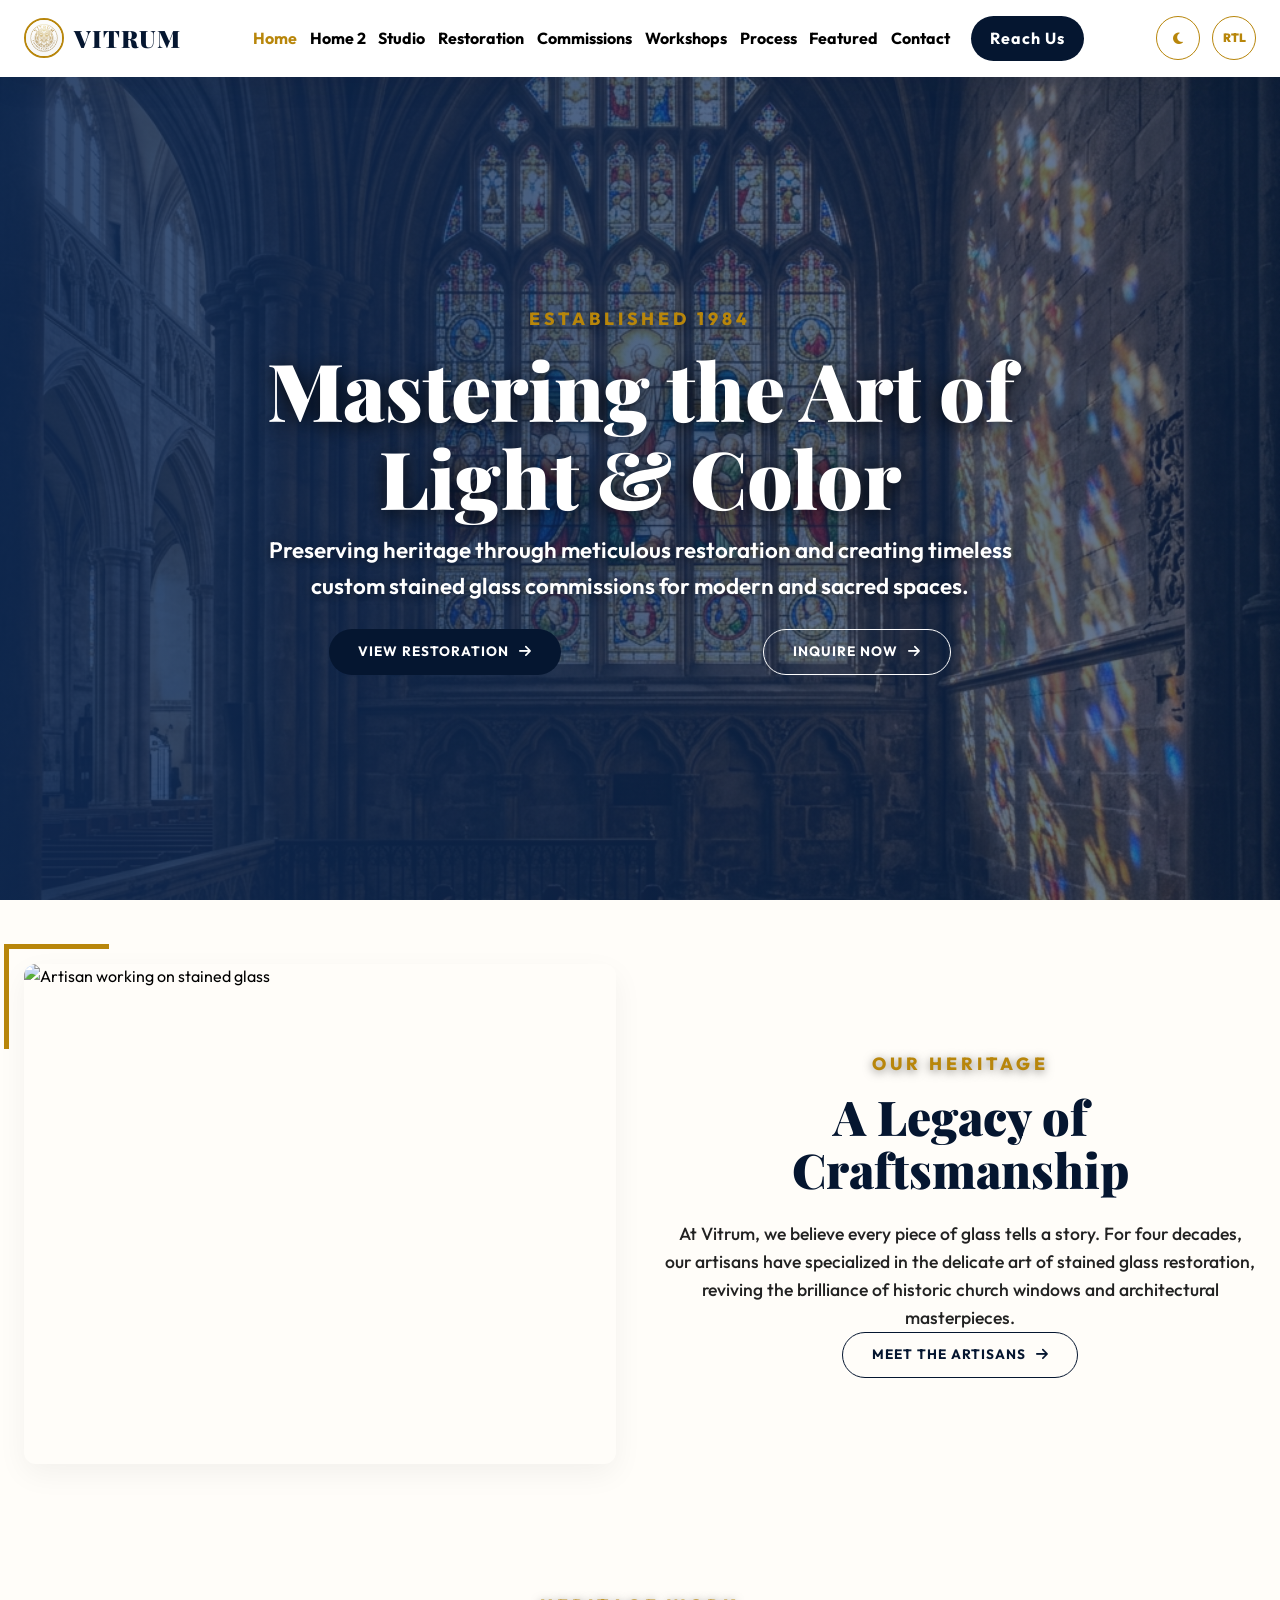
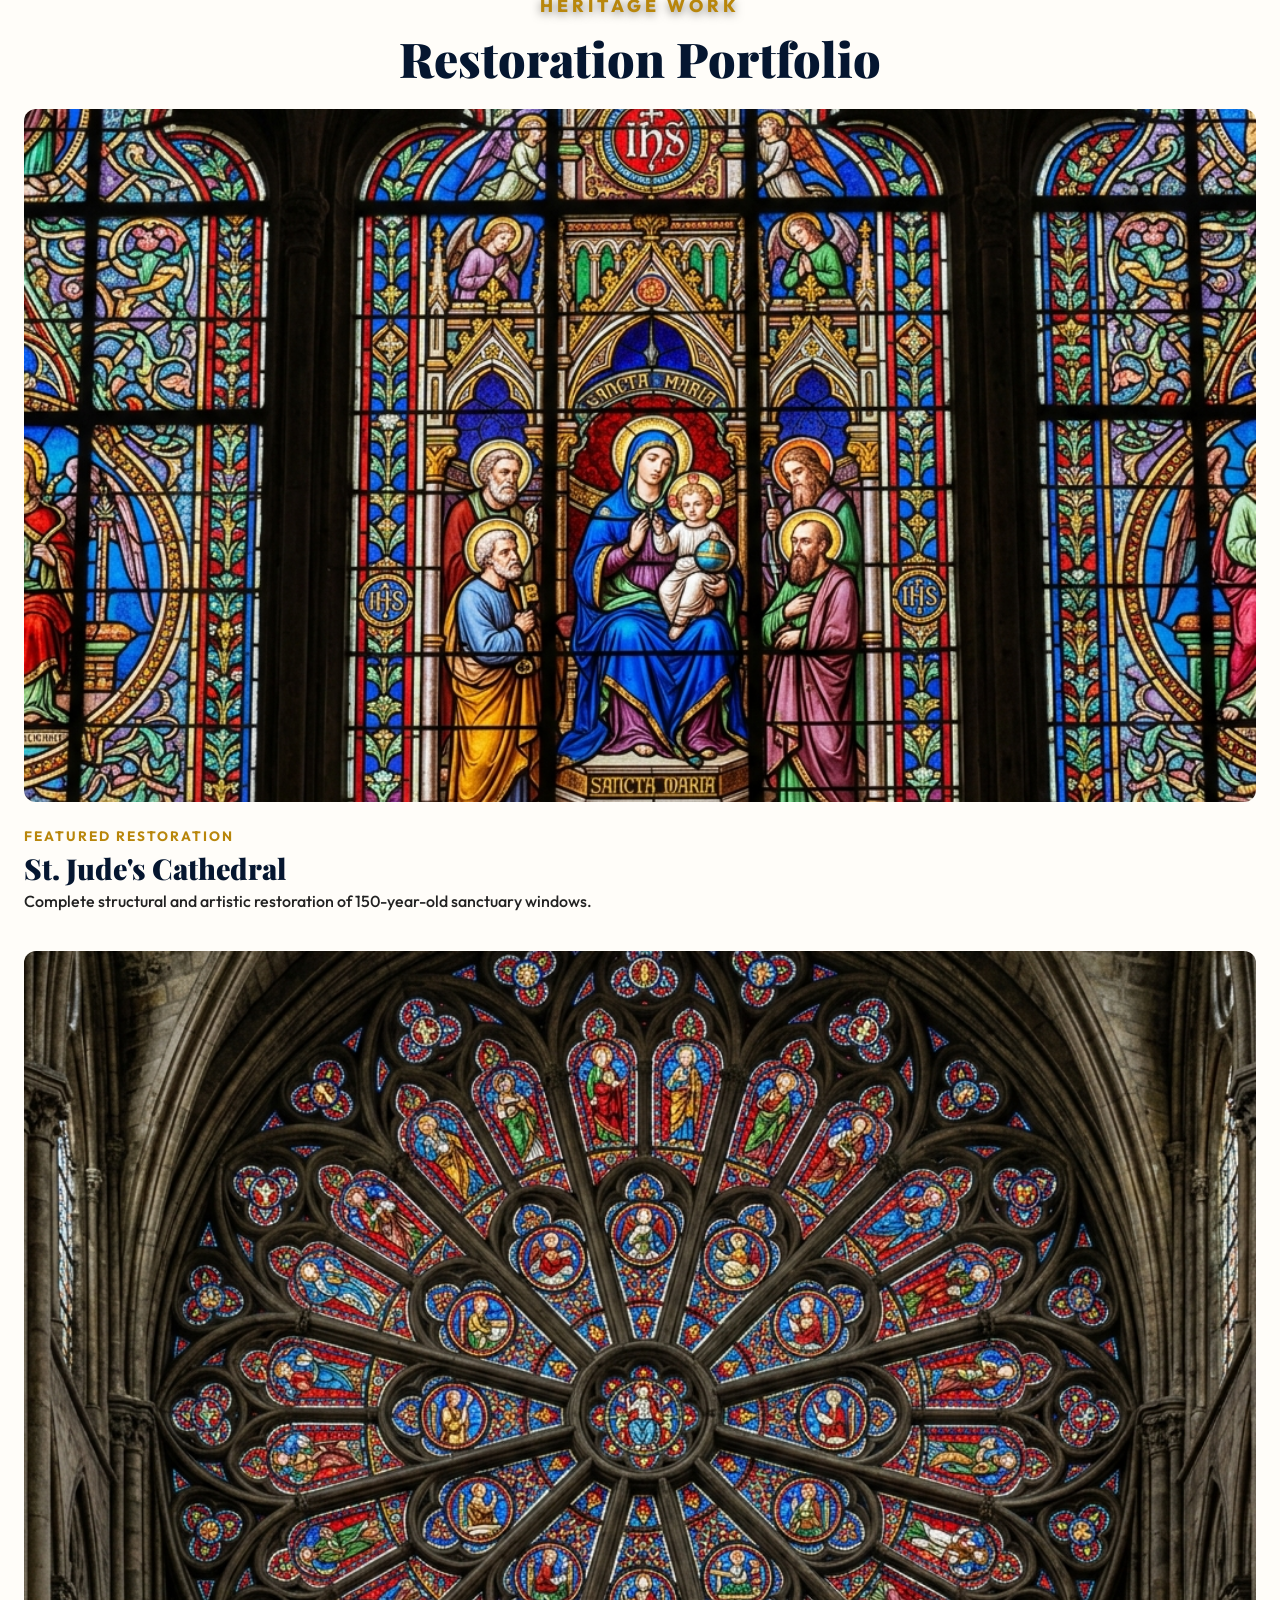
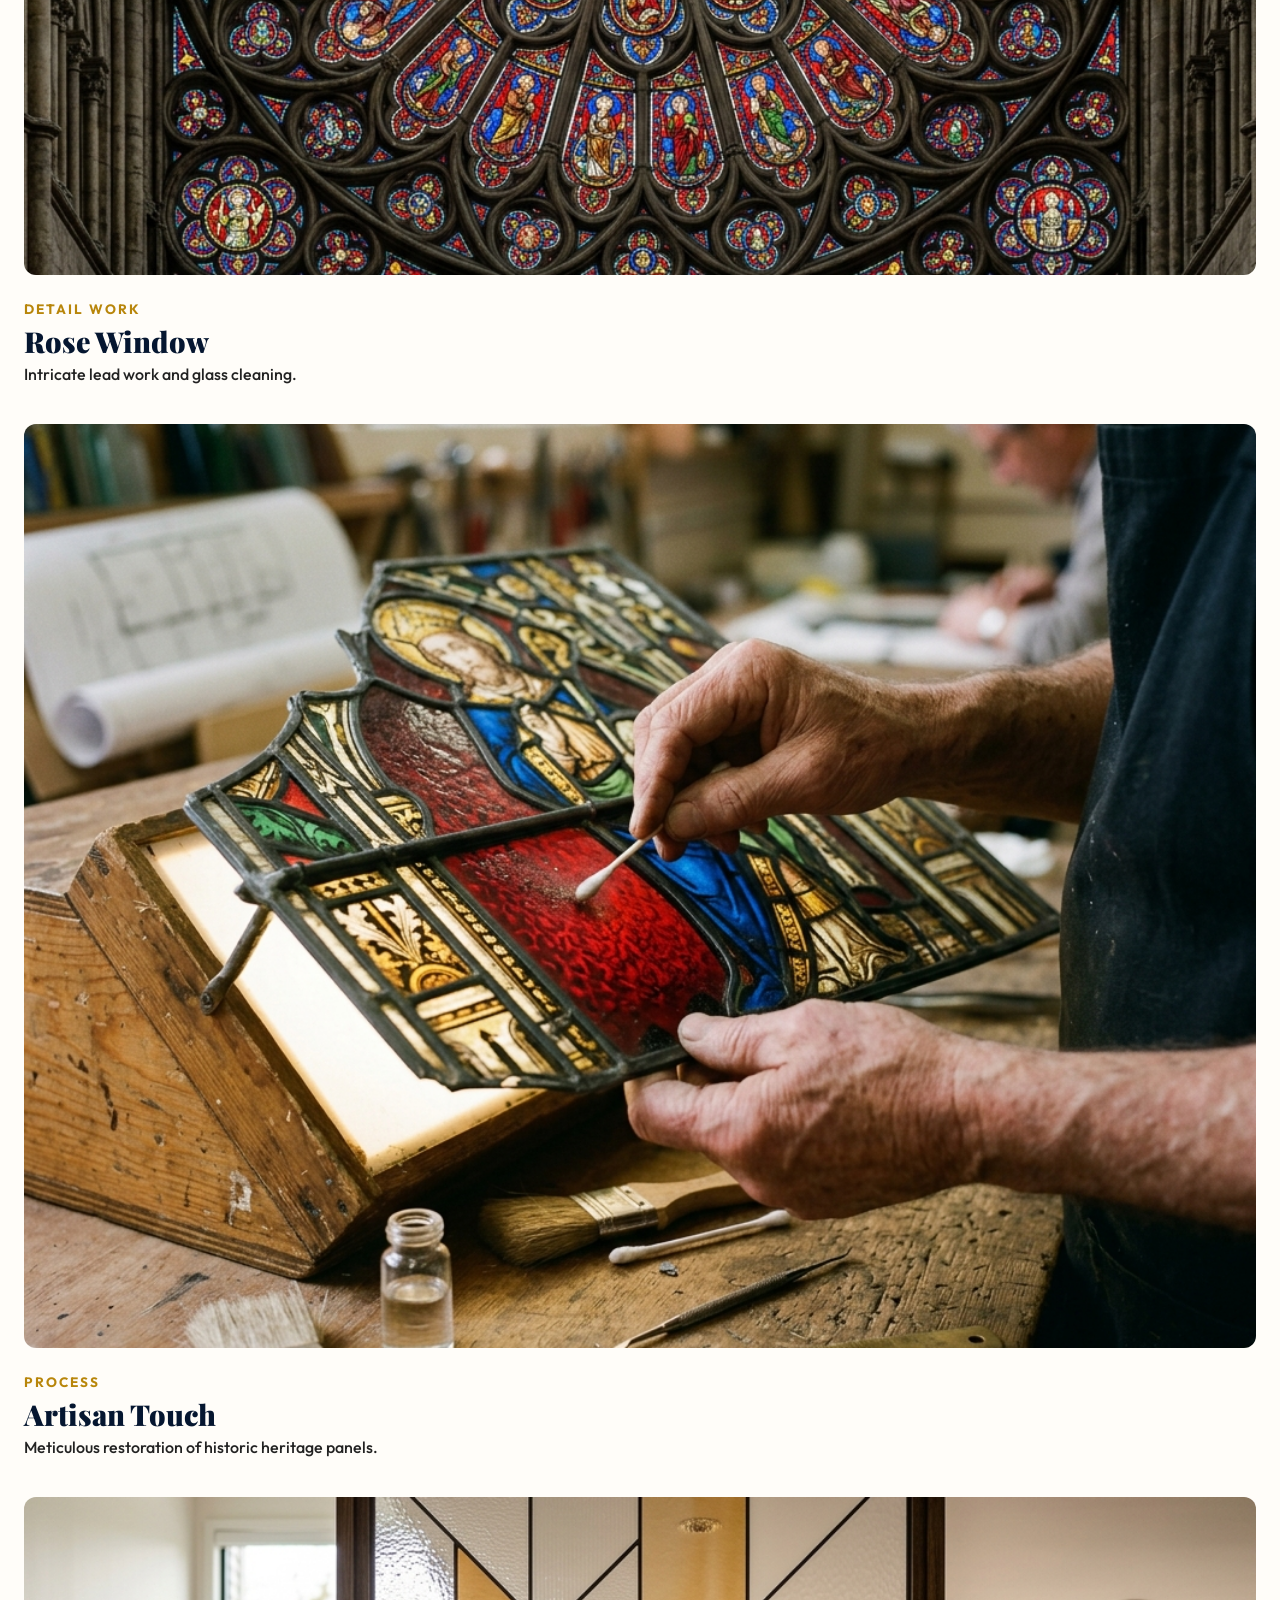
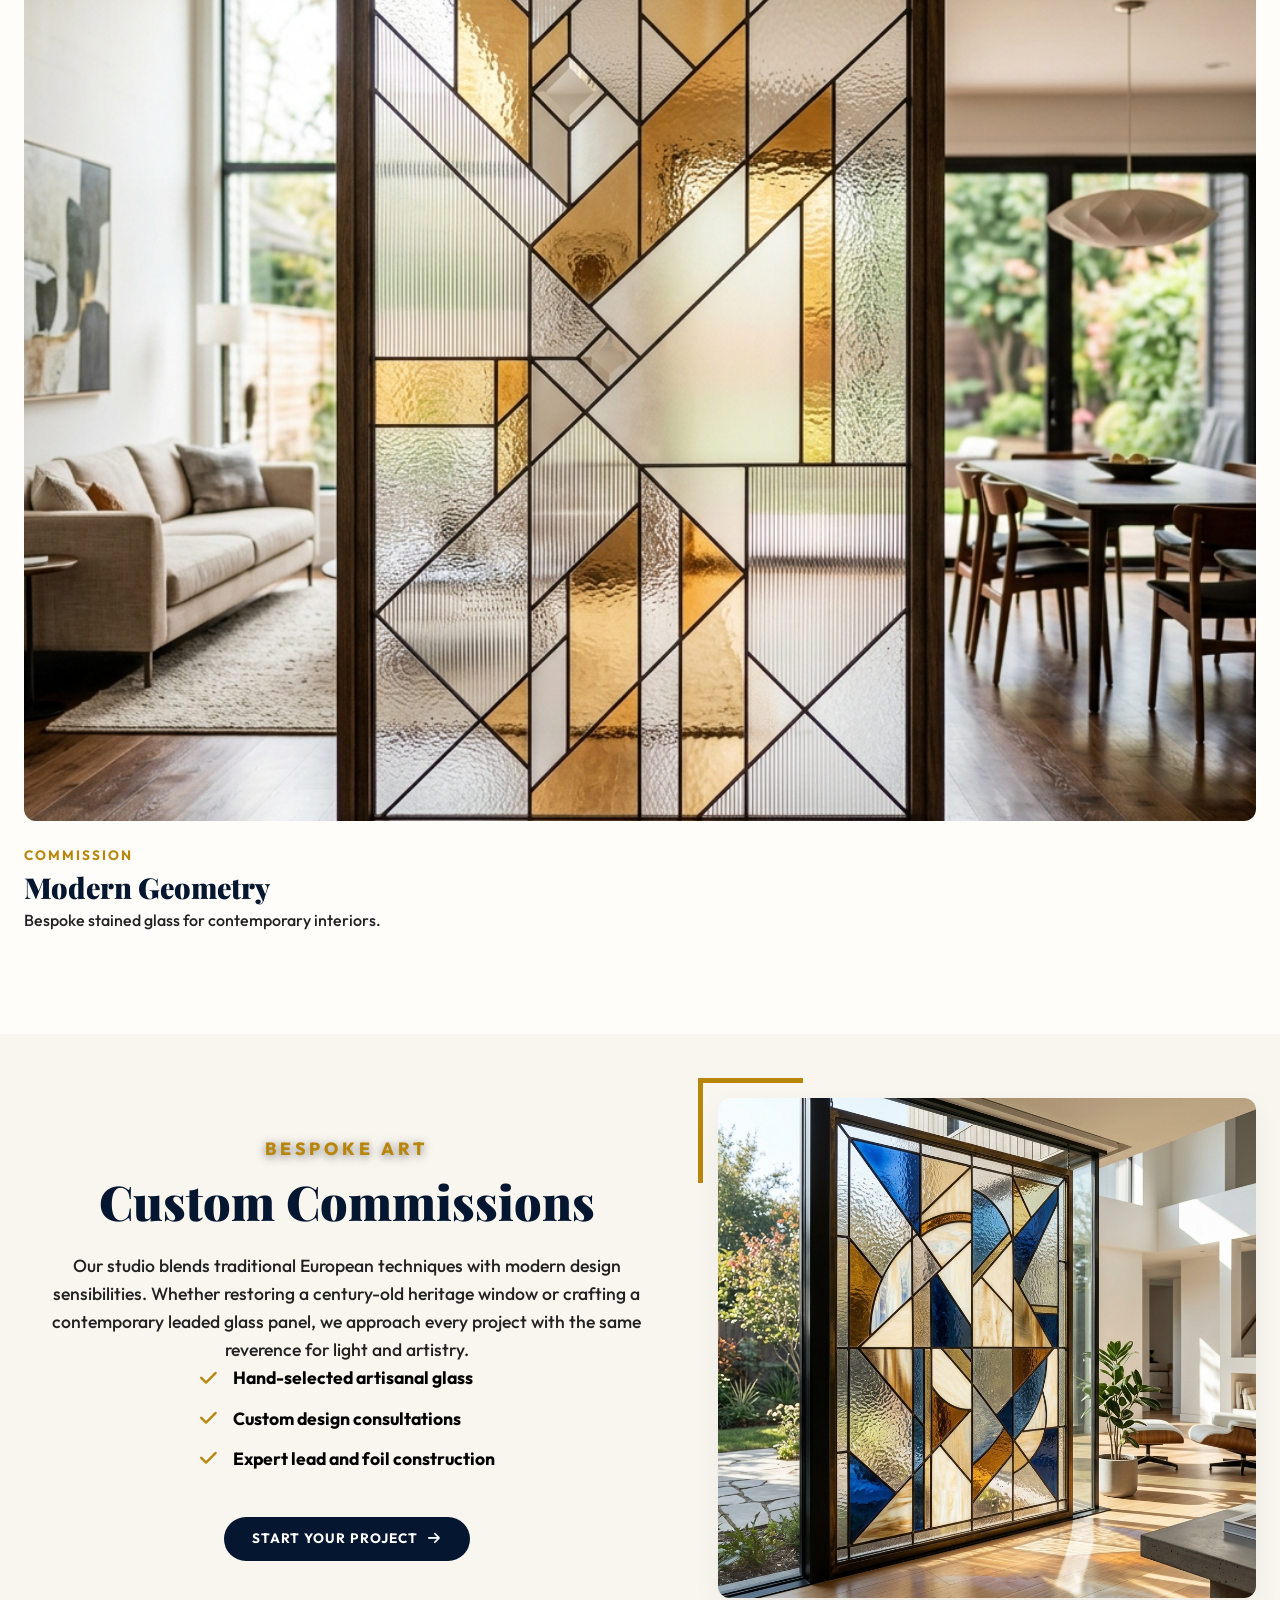
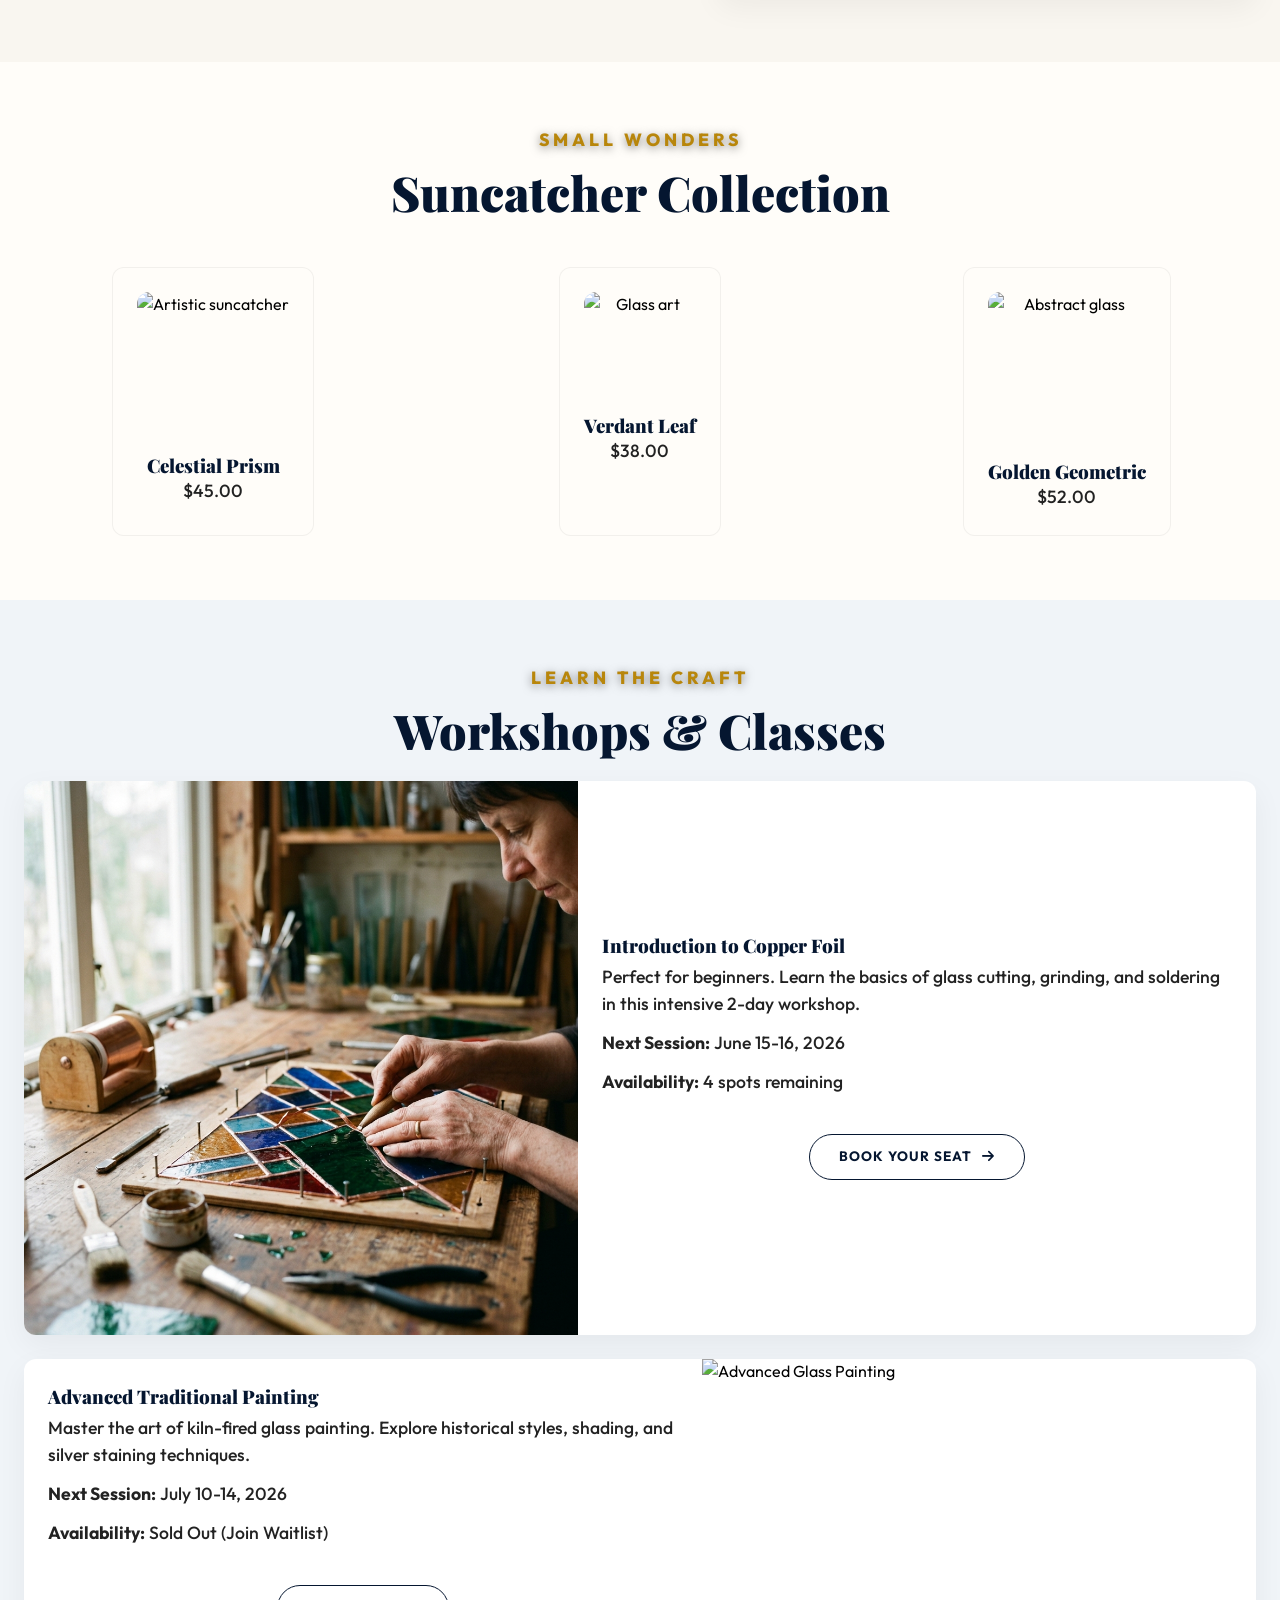
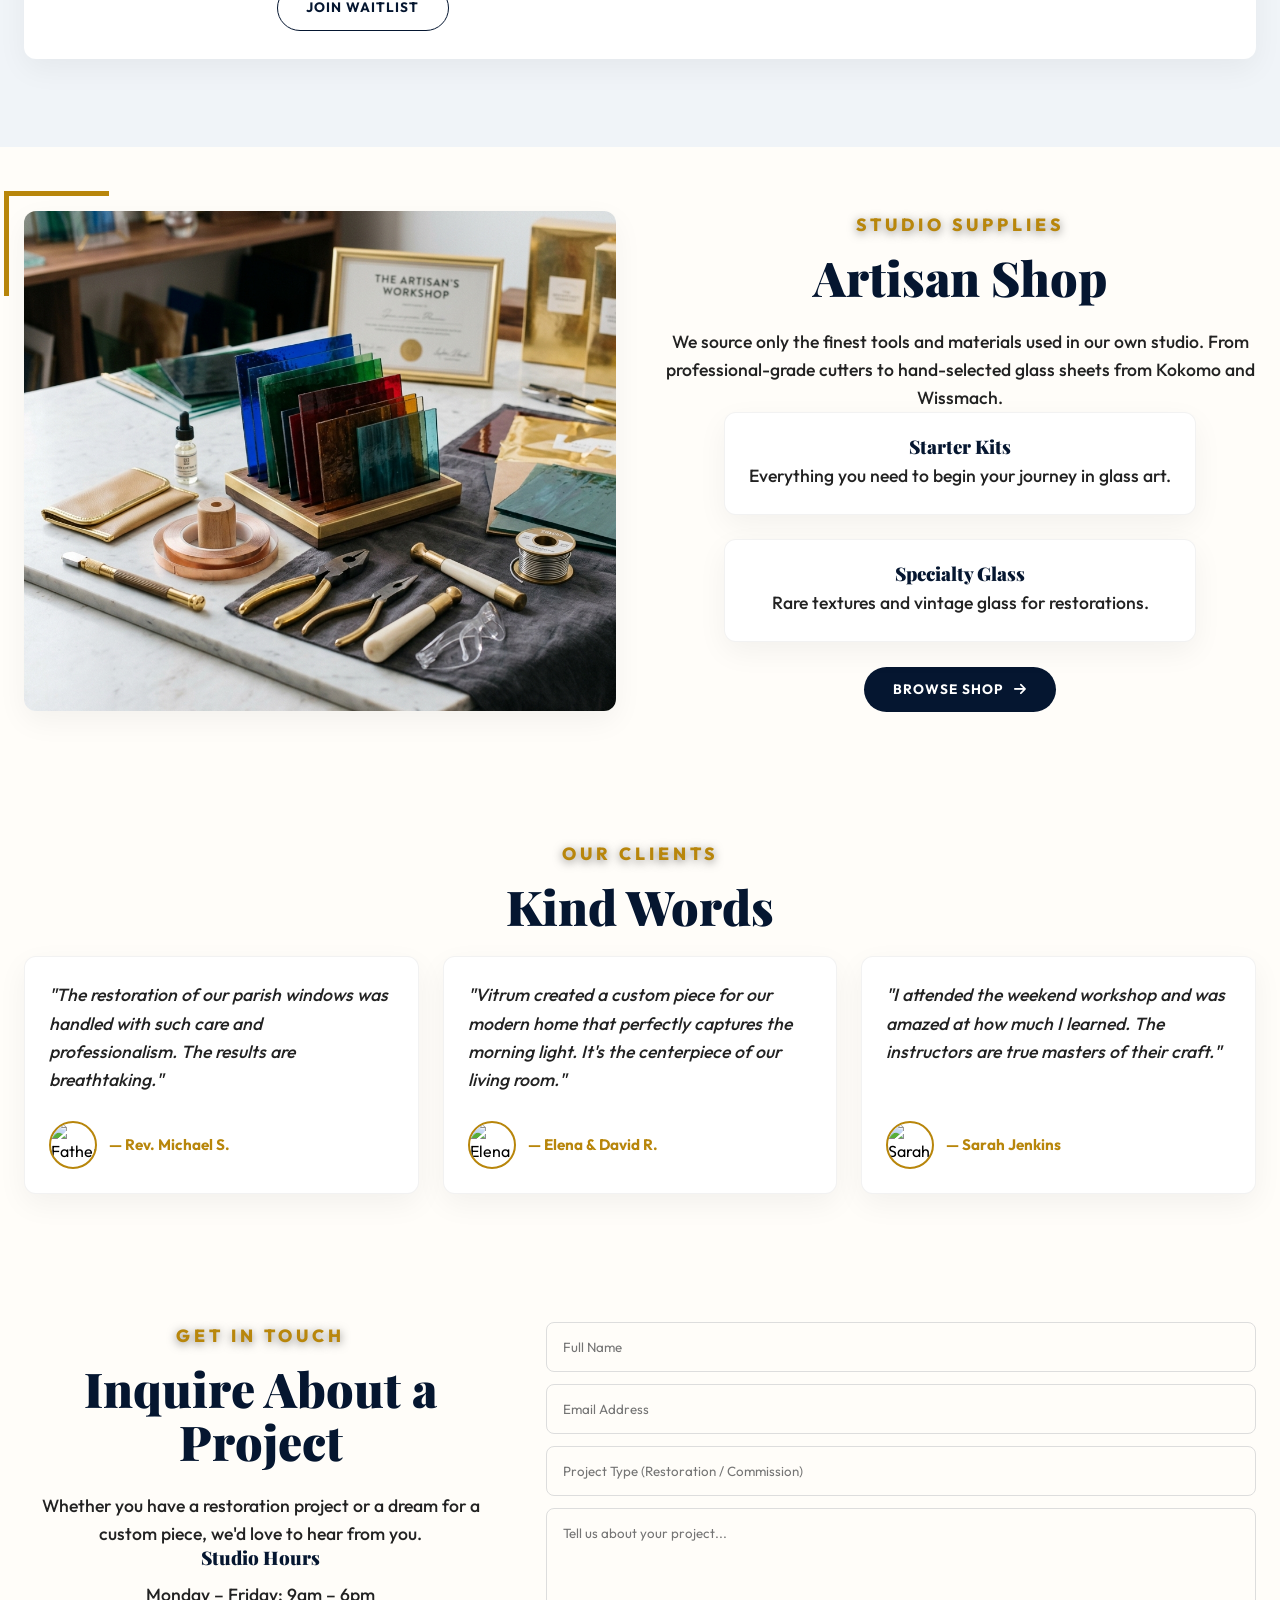
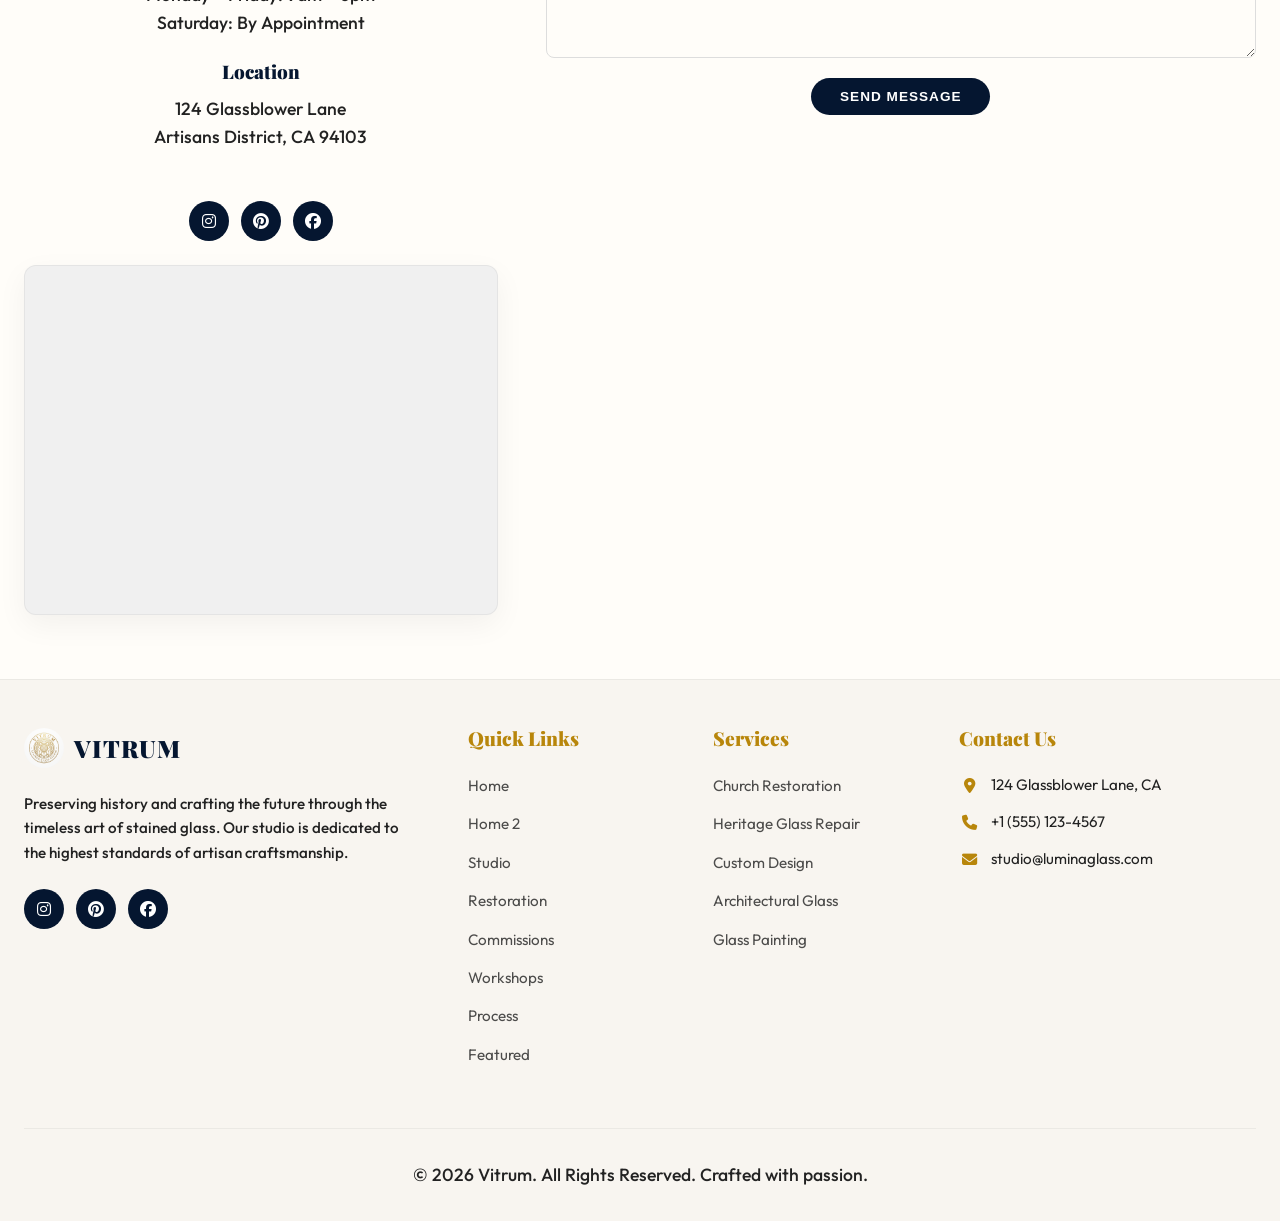
==== commit e8ea209e: "index" ====
--- a/index.html
+++ b/index.html
@@ -44,6 +44,7 @@
                     <li><a href="home2.html#process">Process</a></li>
                     <li><a href="home2.html#featured">Featured</a></li>
                     <li><a href="#contact">Contact</a></li>
+                    <li class="nav-cta-container"><a href="#contact" class="btn btn-primary nav-cta">Reach Us</a></li>
                     <li class="mobile-nav-actions">
                         <a href="#contact" class="btn btn-primary nav-cta" style="margin-bottom: 1rem; width: 100%; text-align: center;">Reach Us</a>
                         <button id="theme-toggle-mobile" class="theme-toggle" title="Toggle Theme">
--- a/style.css
+++ b/style.css
@@ -144,7 +144,7 @@
 }
 
 .container {
-    max-width: 1200px;
+    max-width: 1400px;
     margin: 0 auto;
     padding: 0 var(--spacing-md);
 }
@@ -240,19 +240,20 @@
 .logo {
     display: flex;
     align-items: center;
-    gap: 12px;
+    gap: 10px;
     font-family: var(--font-heading);
-    font-size: 1.8rem;
+    font-size: 1.5rem;
     font-weight: 900;
     color: var(--color-secondary);
     letter-spacing: 1px;
     text-transform: uppercase;
     transition: var(--transition);
+    flex-shrink: 0;
 }
 /* Removed scrolled color change */
 
 #nav-logo {
-    height: 45px;
+    height: 40px;
     width: auto;
     border-radius: 50%;
     transition: var(--transition);
@@ -265,9 +266,13 @@
 
 .nav-cta {
     padding: 0.6rem 1.2rem;
-    font-size: 0.9rem;
+    font-size: 1rem;
     white-space: nowrap;
     border-radius: 50px;
+    color: var(--color-white) !important;
+    text-decoration: none;
+    text-transform: none;
+    font-family: 'Outfit', sans-serif;
 }
 
 @media (max-width: 576px) {
@@ -282,15 +287,30 @@
 
 .nav-links {
     display: flex;
-    gap: 1.2rem;
+    flex: 1;
+    justify-content: center;
+    gap: 0.8rem;
     list-style: none;
+    align-items: center;
+    margin: 0 1.5rem;
 }
 
 .nav-links a {
-    font-weight: 700; /* Bolder nav links */
+    font-weight: 700;
     font-size: 1rem;
     position: relative;
     color: var(--color-text);
+    white-space: nowrap;
+}
+
+.nav-cta-container {
+    margin-left: 0.5rem;
+}
+
+@media (max-width: 1200px) {
+    .nav-cta-container {
+        display: none;
+    }
 }
 /* Removed scrolled color change */
 
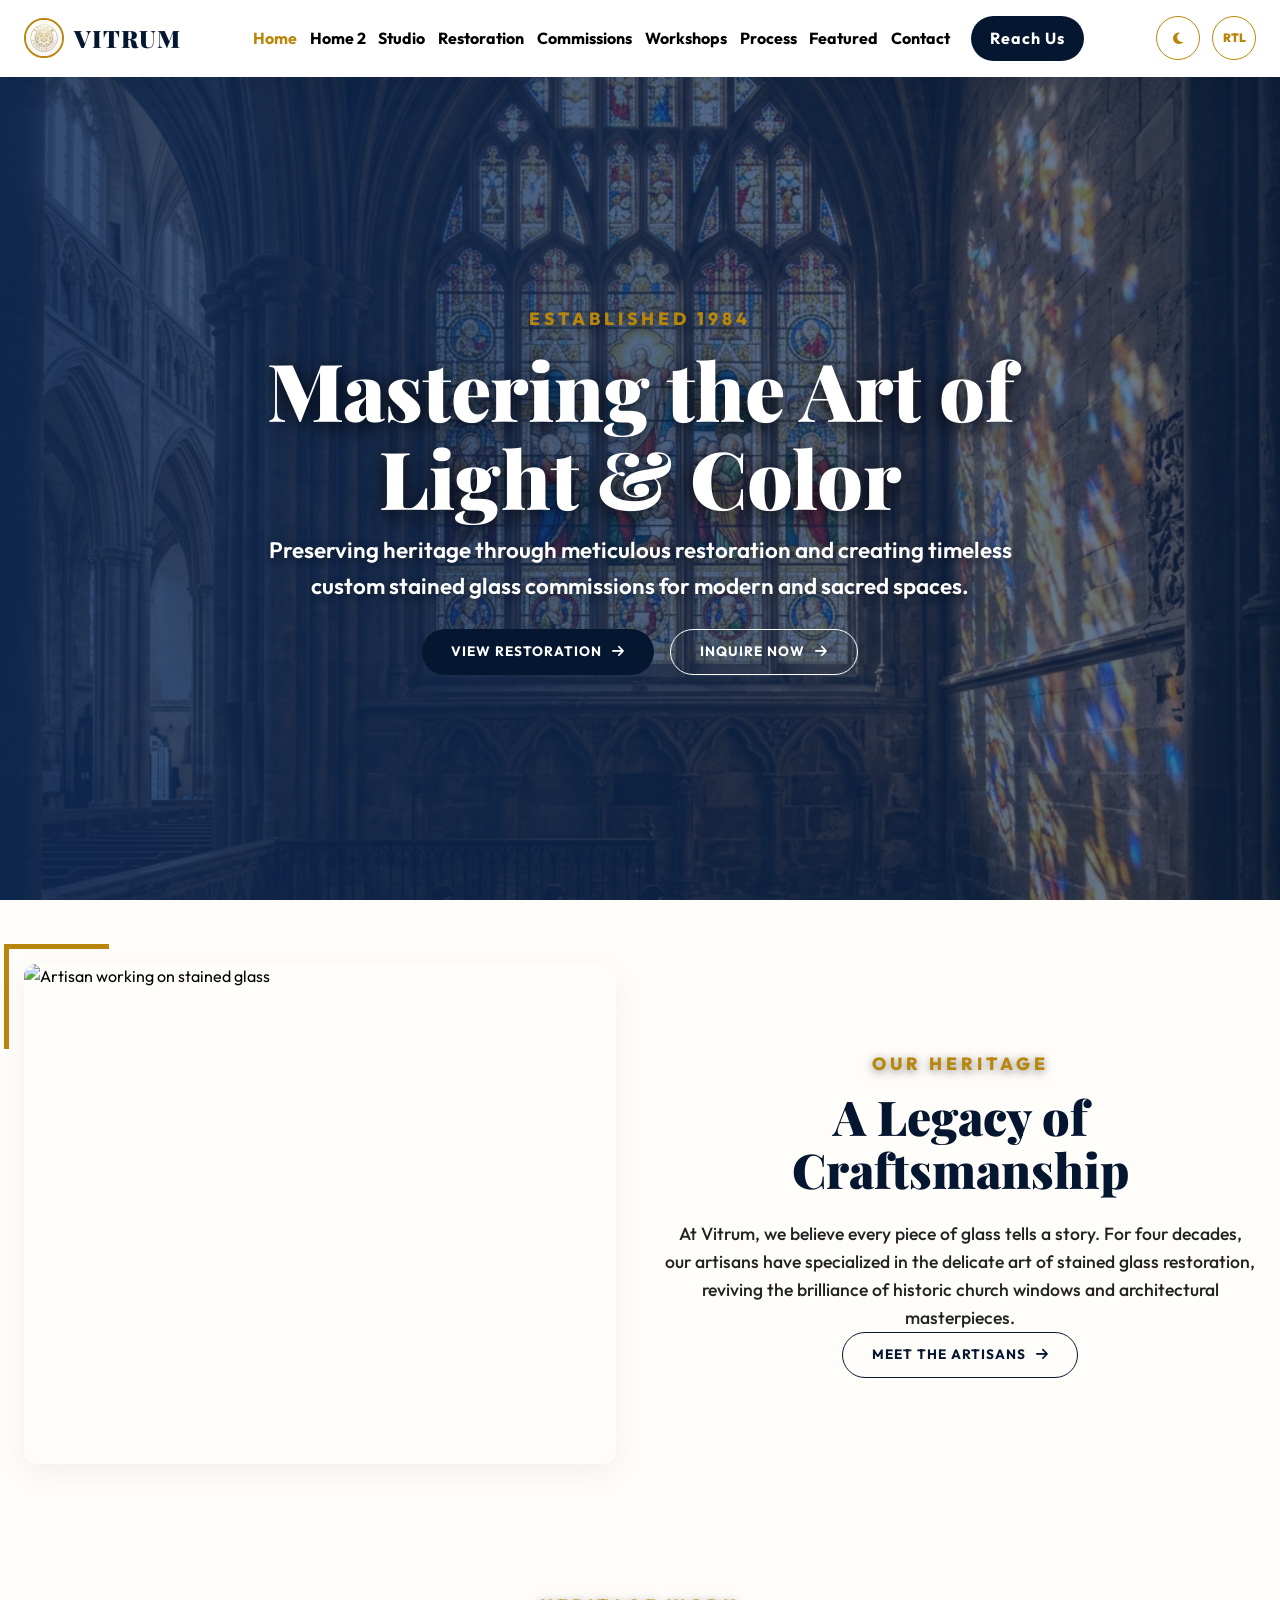
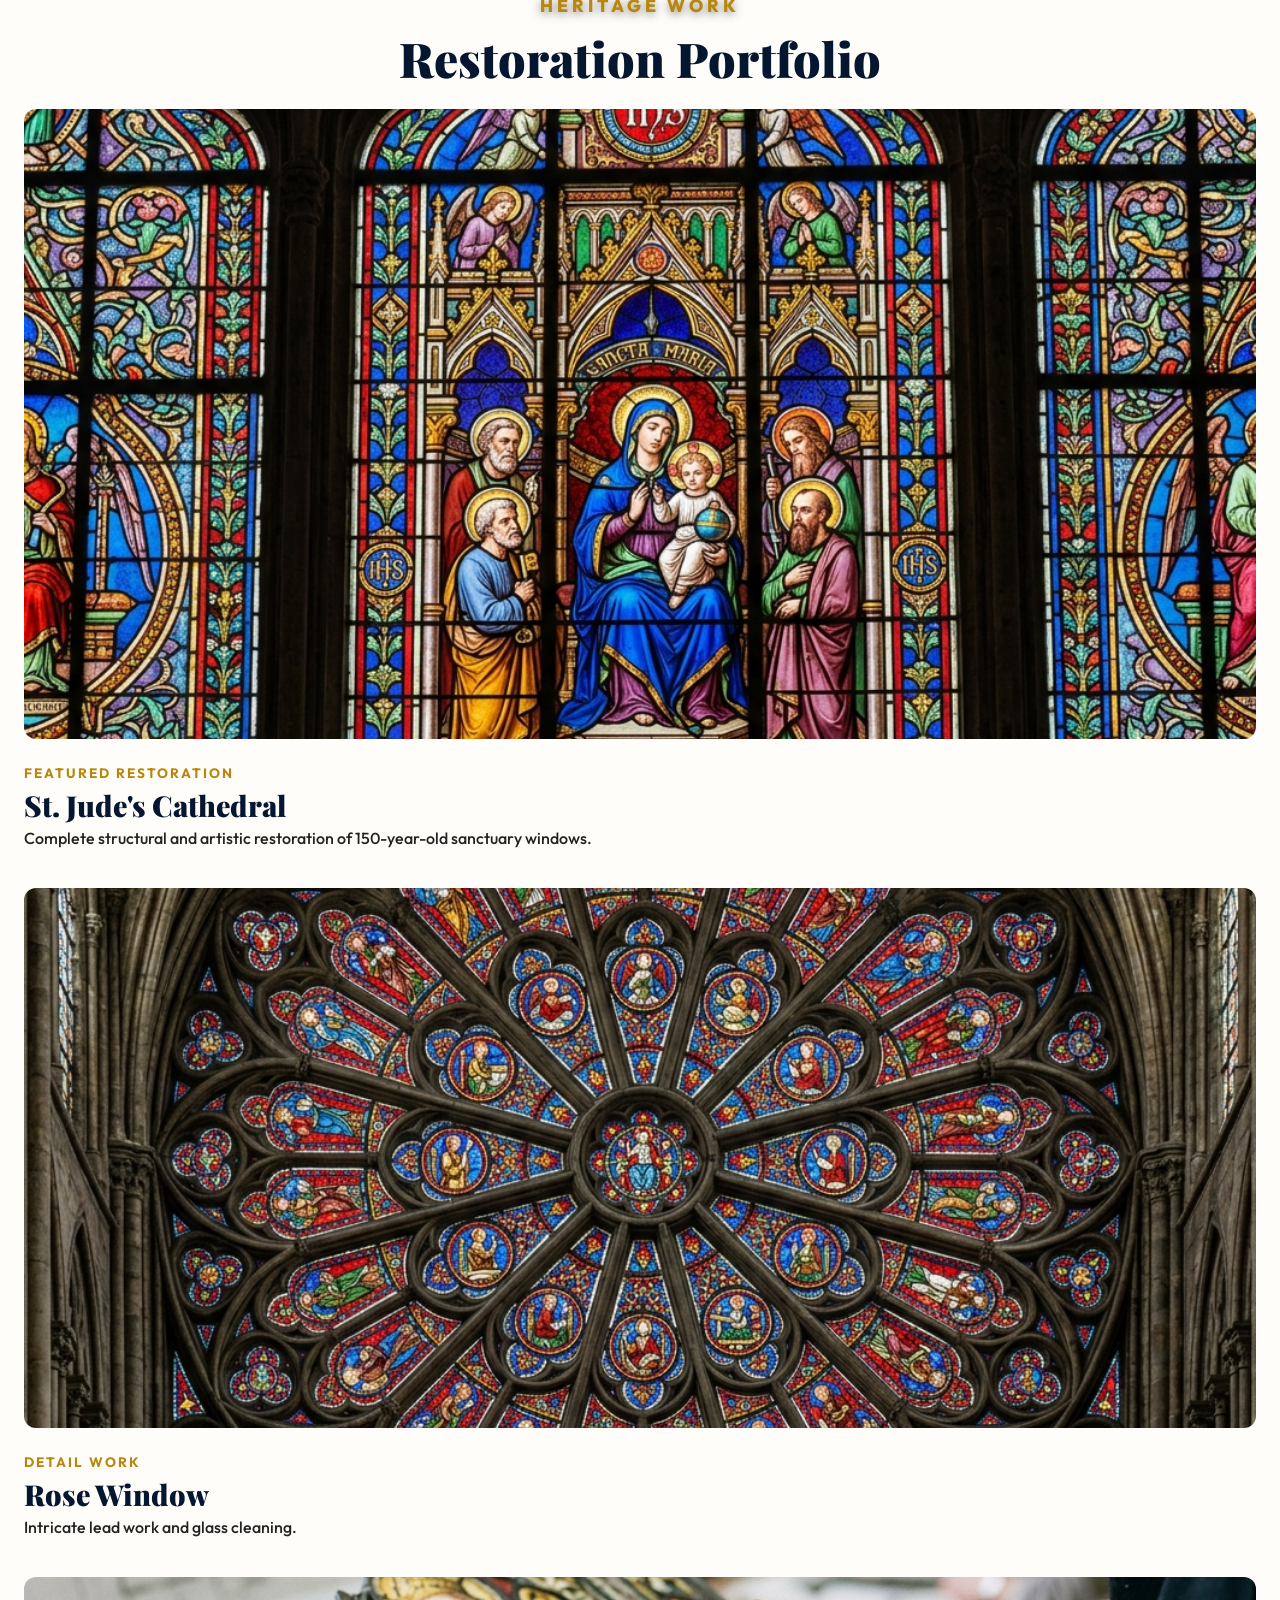
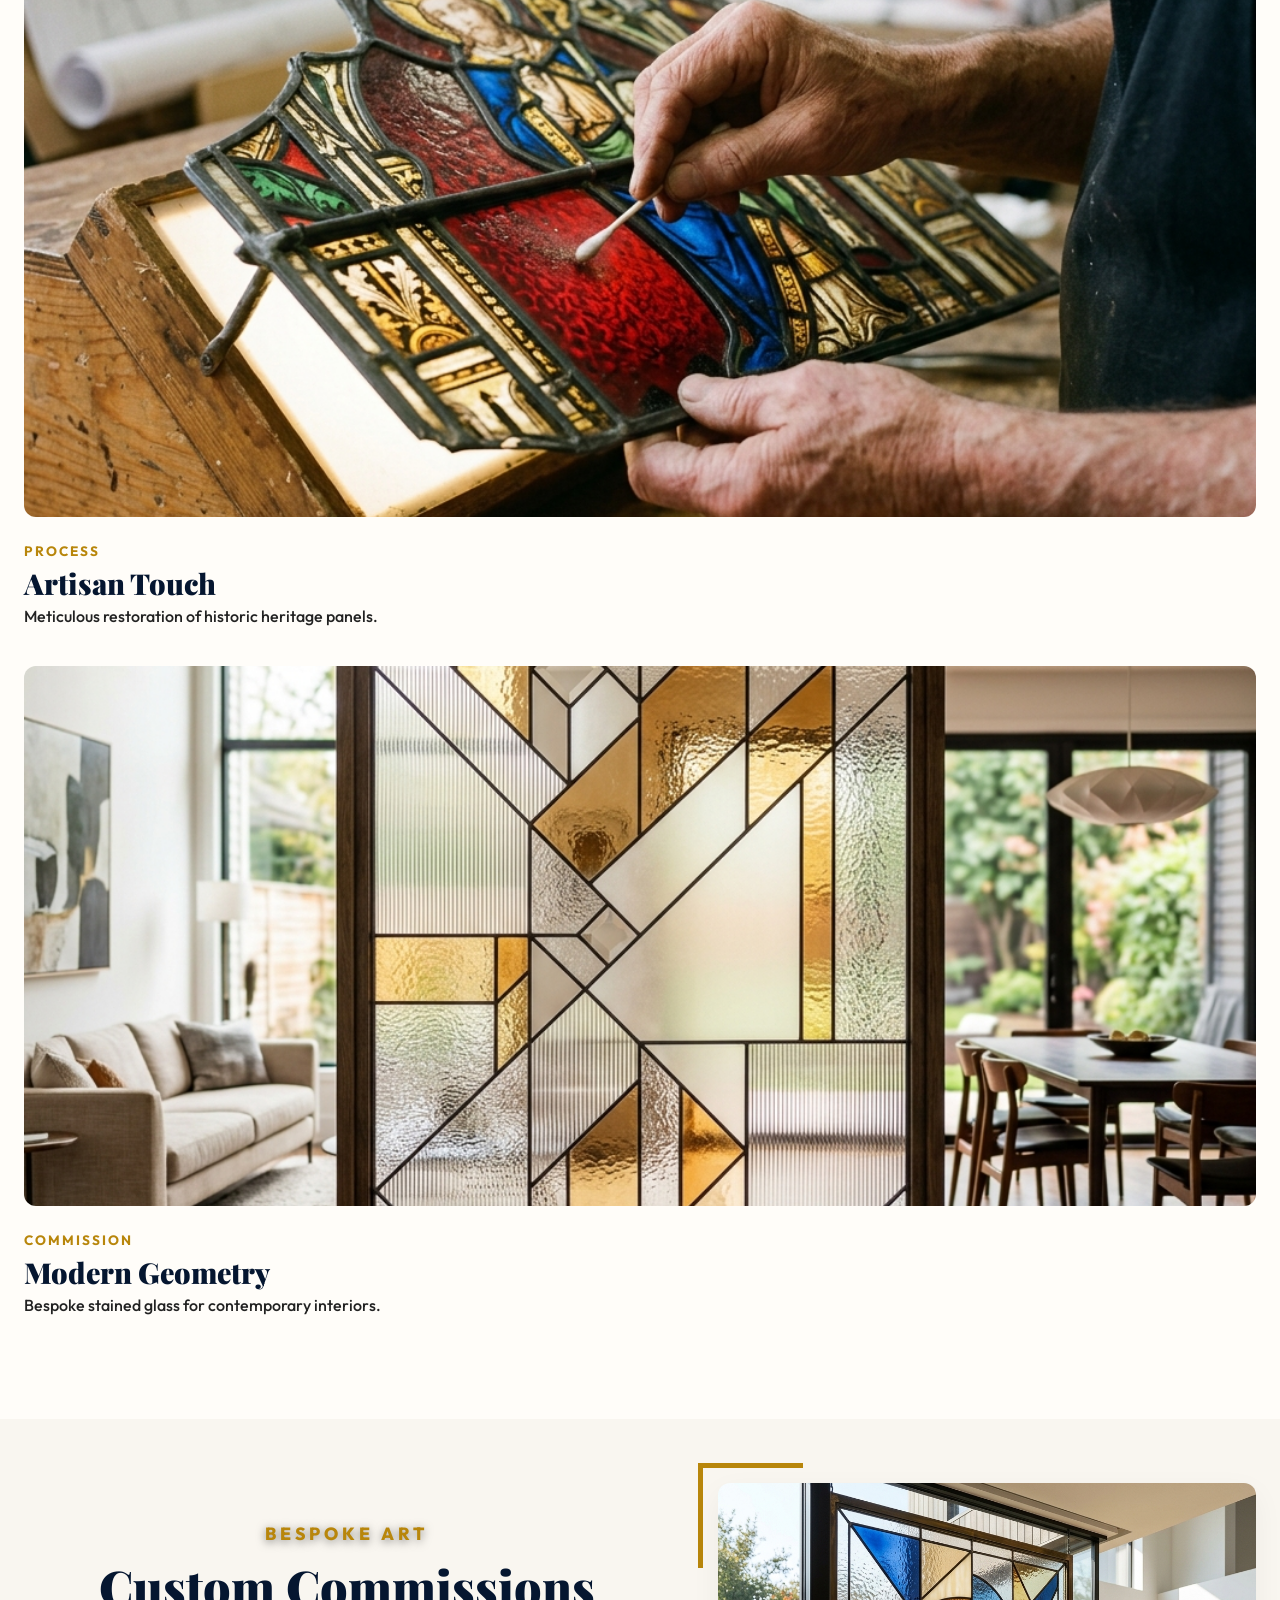
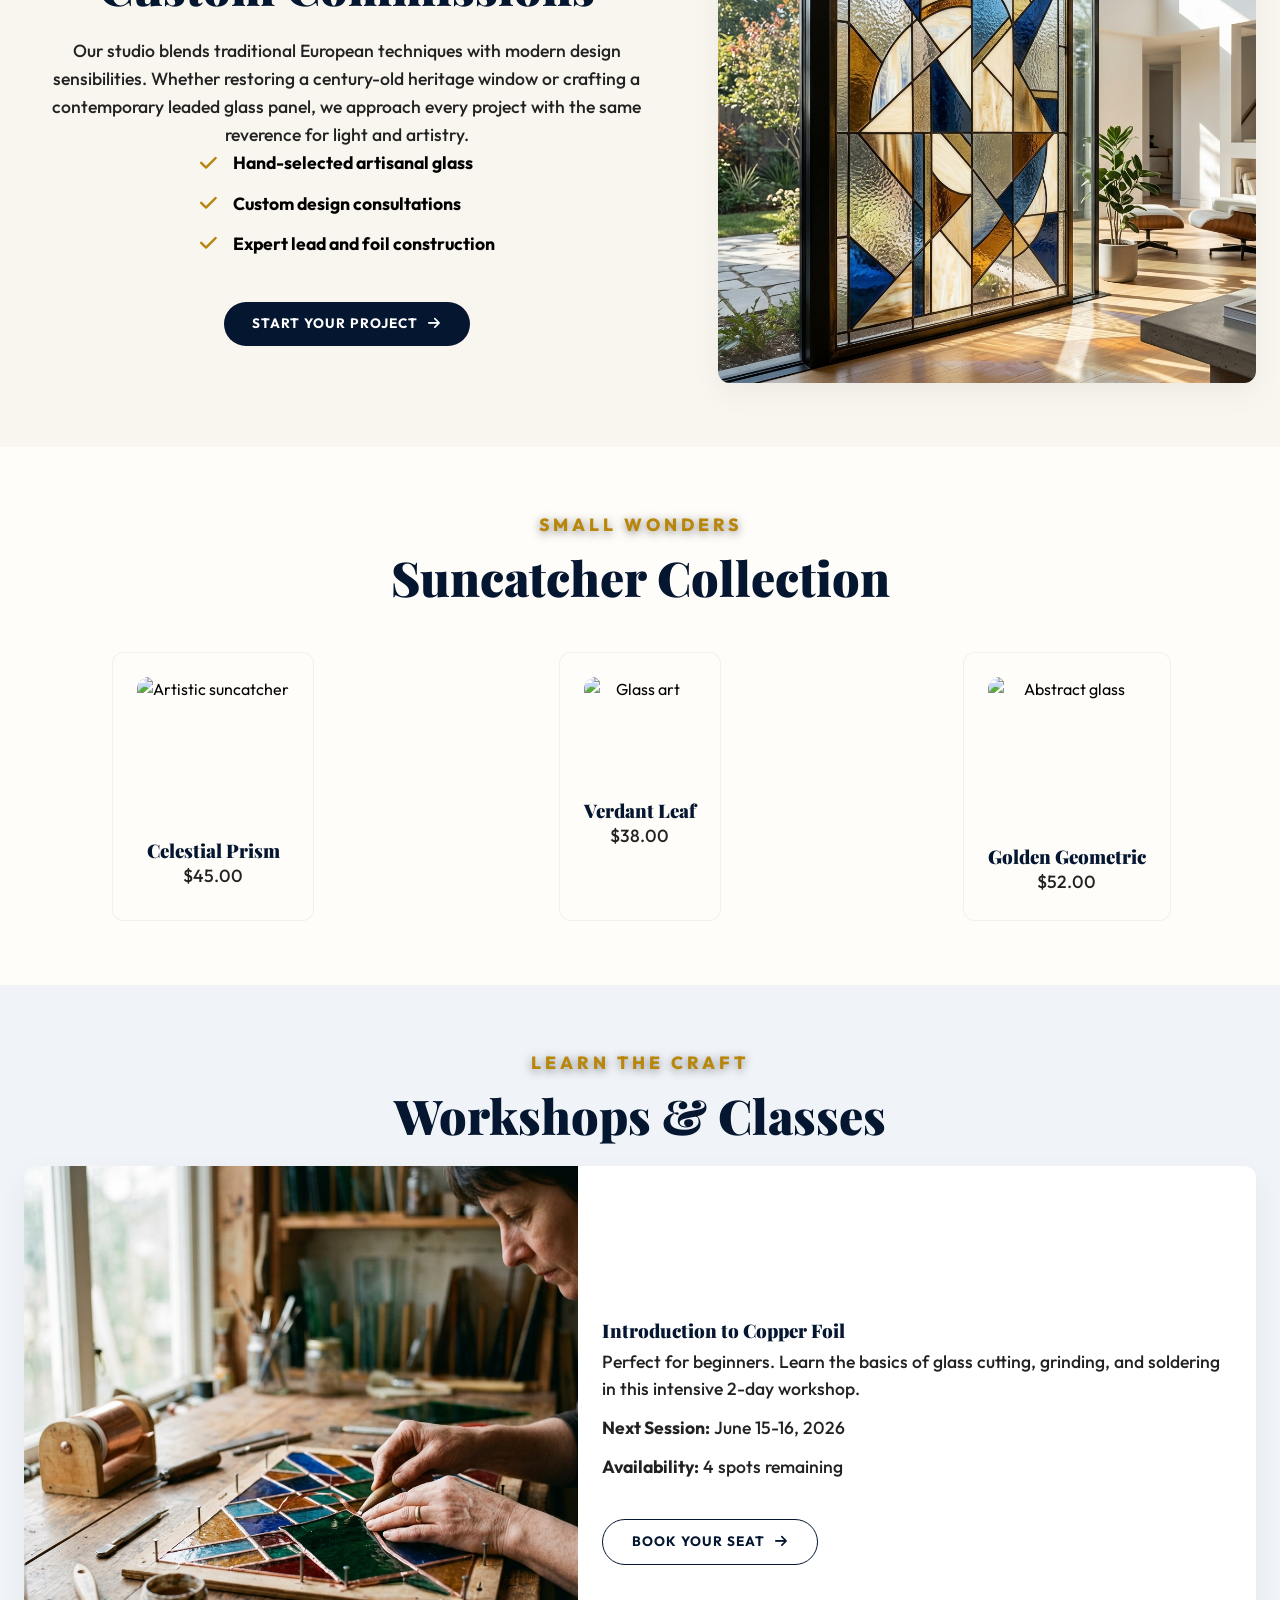
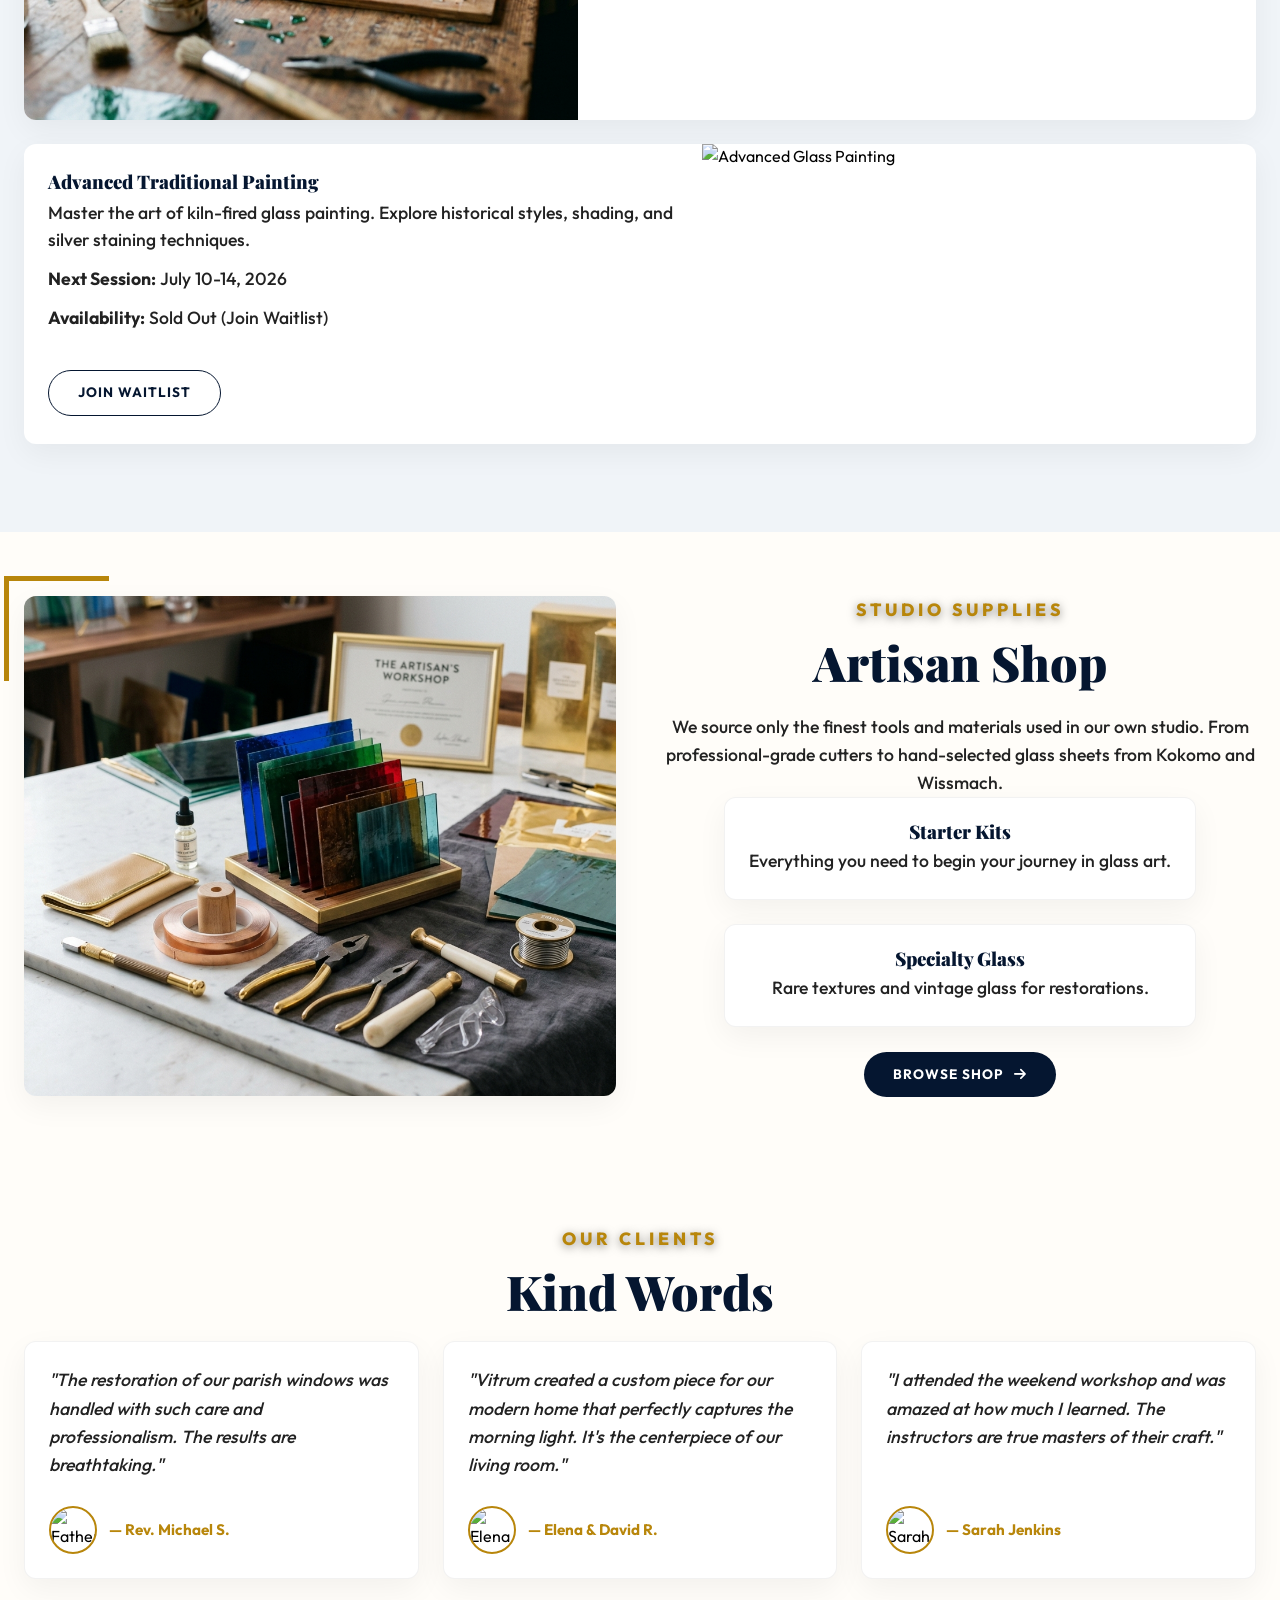
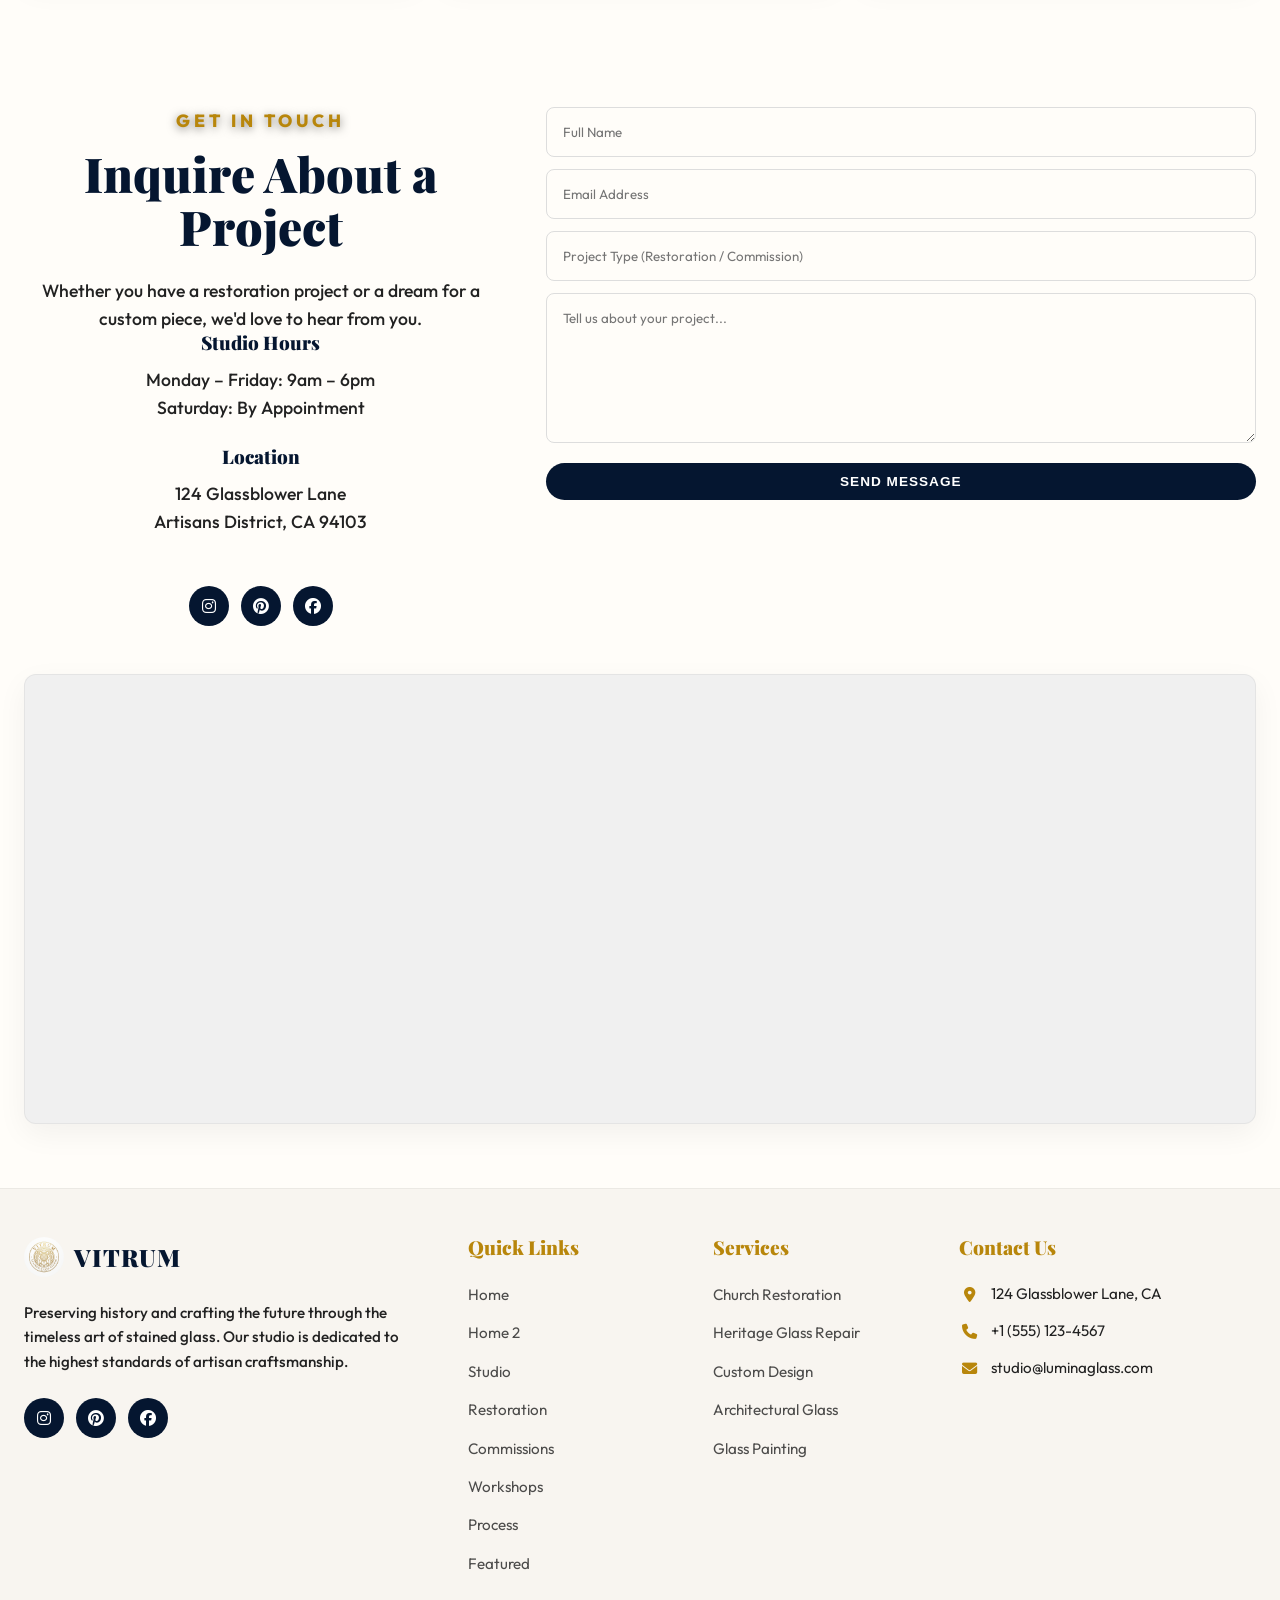
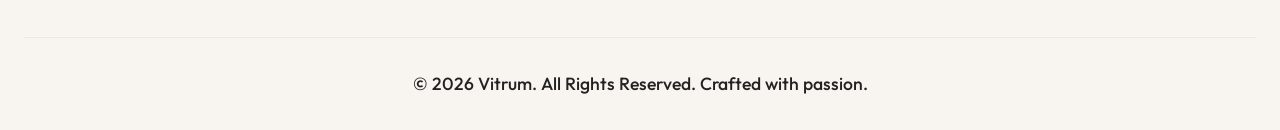
==== commit 2eacf721: "index" ====
--- a/index.html
+++ b/index.html
@@ -367,13 +367,6 @@
                         <a href="#"><i class="fa-brands fa-pinterest"></i></a>
                         <a href="#"><i class="fa-brands fa-facebook"></i></a>
                     </div>
-                    <div class="map-placeholder">
-                        <iframe
-                            src="https://www.google.com/maps/embed?pb=!1m18!1m12!1m3!1d3153.019297136014!2d-122.4194!3d37.7749!2m3!1f0!2f0!3f0!3m2!1i1024!2i768!4f13.1!3m3!1m2!1s0x8085809c6c8f4451%3A0x2aa274711a3d3c0!2sSan%20Francisco%2C%20CA!5e0!3m2!1sen!2susa!4v1683456789012!5m2!1sen!2susa"
-                            width="100%" height="100%" style="border:0;" allowfullscreen="" loading="lazy"
-                            referrerpolicy="no-referrer-when-downgrade">
-                        </iframe>
-                    </div>
                 </div>
                 <div class="contact-form">
                     <form>
@@ -392,6 +385,13 @@
                         <button type="submit" class="btn btn-primary">Send Message</button>
                     </form>
                 </div>
+            </div>
+            <div class="map-placeholder" style="margin-top: var(--spacing-lg); height: 450px;">
+                <iframe
+                    src="https://www.google.com/maps/embed?pb=!1m18!1m12!1m3!1d3153.019297136014!2d-122.4194!3d37.7749!2m3!1f0!2f0!3f0!3m2!1i1024!2i768!4f13.1!3m3!1m2!1s0x8085809c6c8f4451%3A0x2aa274711a3d3c0!2sSan%20Francisco%2C%20CA!5e0!3m2!1sen!2susa!4v1683456789012!5m2!1sen!2susa"
+                    width="100%" height="100%" style="border:0;" allowfullscreen="" loading="lazy"
+                    referrerpolicy="no-referrer-when-downgrade">
+                </iframe>
             </div>
         </div>
     </section>
--- a/style.css
+++ b/style.css
@@ -188,7 +188,6 @@
     cursor: pointer;
     border: none;
     transition: var(--transition);
-    margin: 0 auto; /* Center in flex parents */
 }
 
 .btn-primary {
@@ -273,6 +272,19 @@
     text-decoration: none;
     text-transform: none;
     font-family: 'Outfit', sans-serif;
+    position: relative;
+    z-index: 1;
+}
+
+.nav-cta:hover {
+    background-color: var(--color-accent) !important;
+    color: var(--color-white) !important;
+    transform: translateY(-2px);
+    box-shadow: 0 5px 15px rgba(217, 119, 6, 0.3);
+}
+
+.nav-cta::after {
+    display: none !important;
 }
 
 @media (max-width: 576px) {
@@ -465,7 +477,7 @@
 
 .hero-btns {
     display: flex;
-    gap: 1.5rem;
+    gap: 1rem;
     flex-wrap: wrap;
     margin-top: var(--spacing-md);
     justify-content: center;
@@ -559,10 +571,12 @@
     border-radius: var(--border-radius);
     width: 100%;
     aspect-ratio: 4 / 3;
+    max-height: 60vh; /* Limit height to fit viewport */
 }
 
 .portfolio-item.large .portfolio-img-wrapper {
     aspect-ratio: 16 / 9;
+    max-height: 70vh; /* Slightly more height for large items but still viewport-safe */
 }
 
 .portfolio-item img {
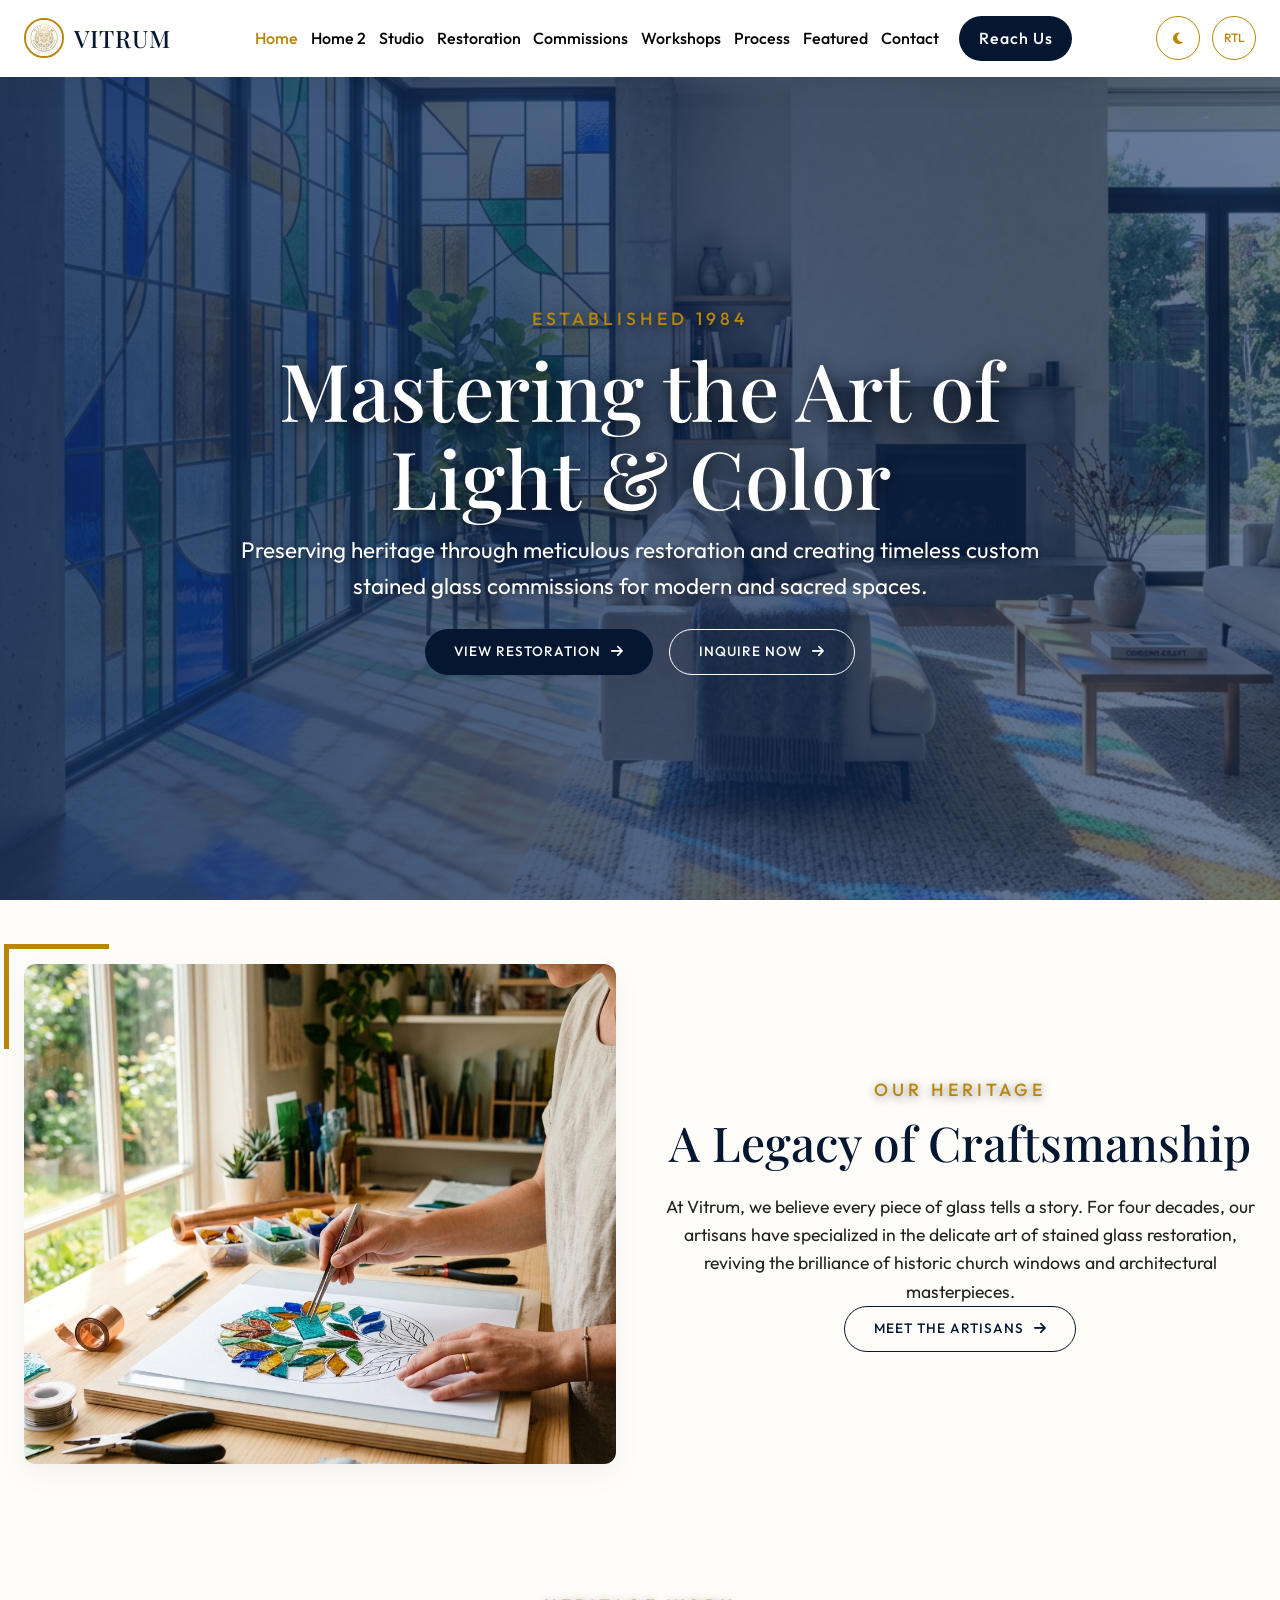
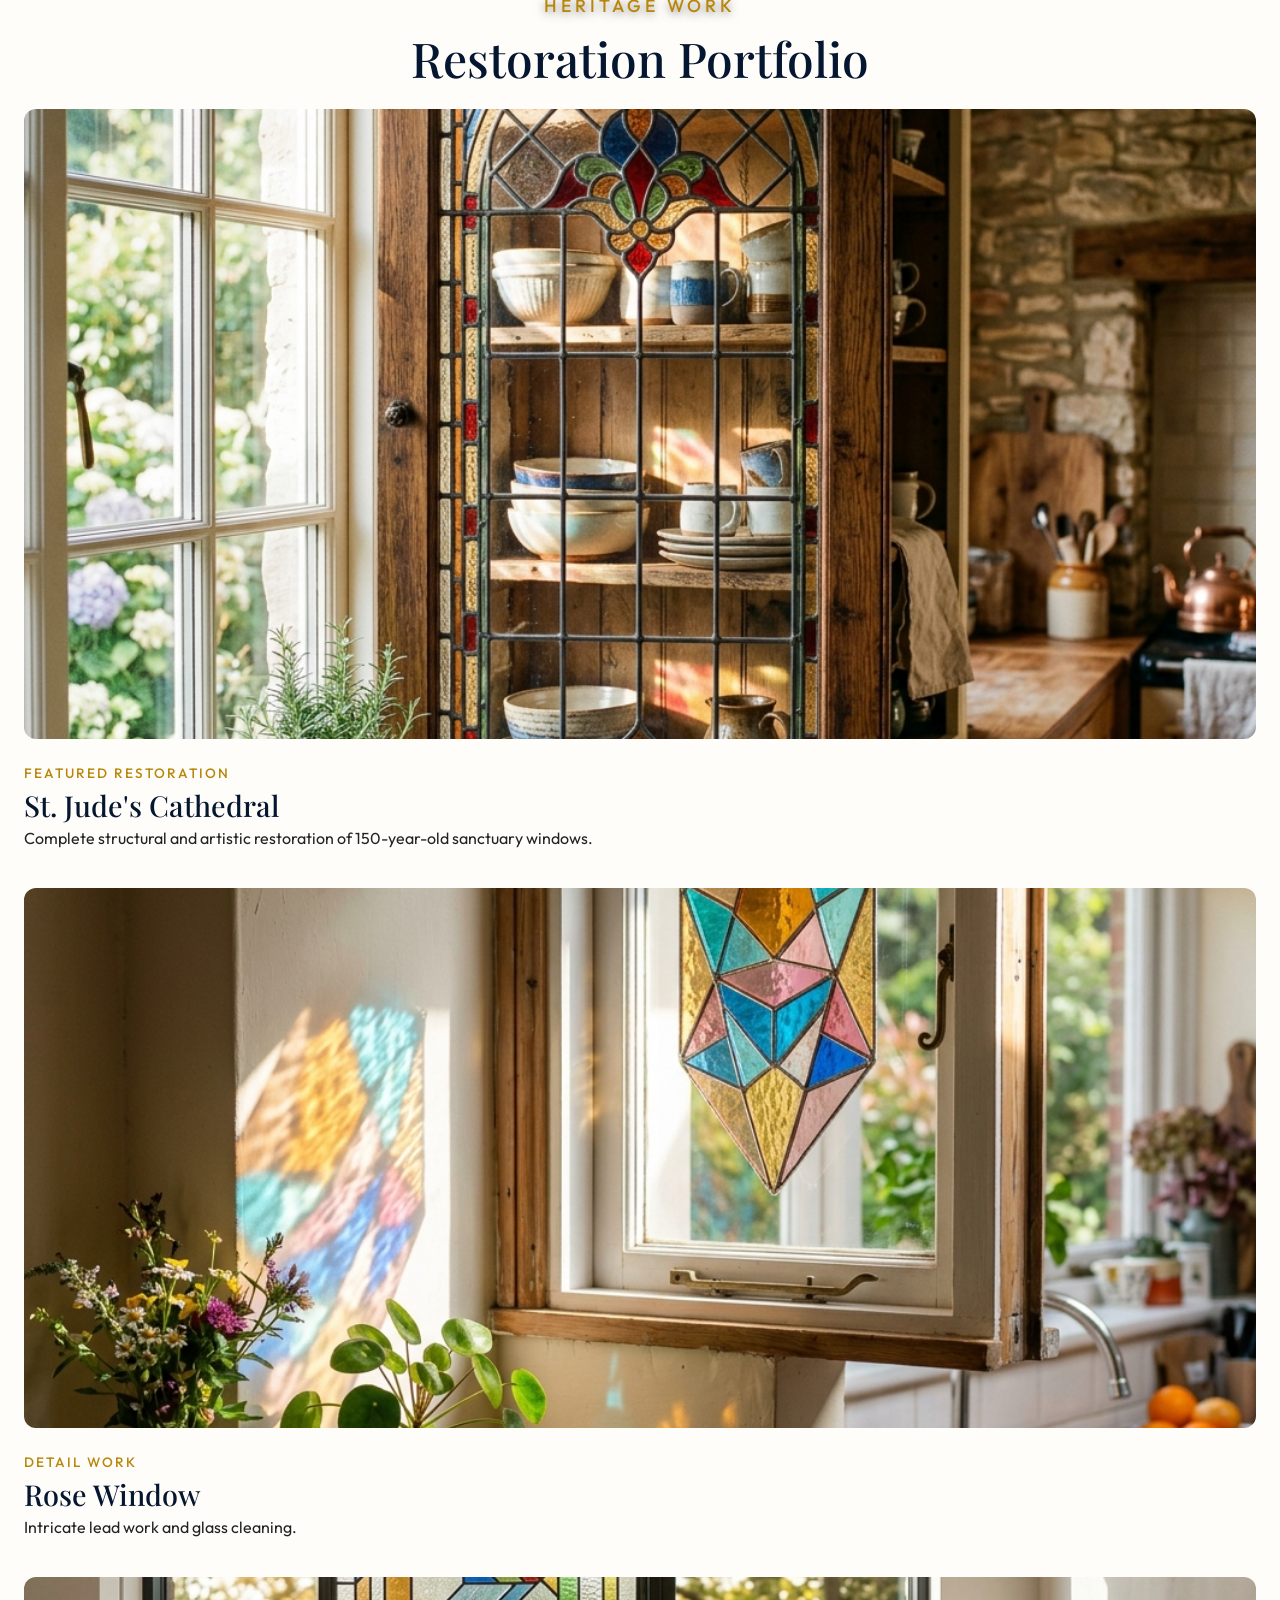
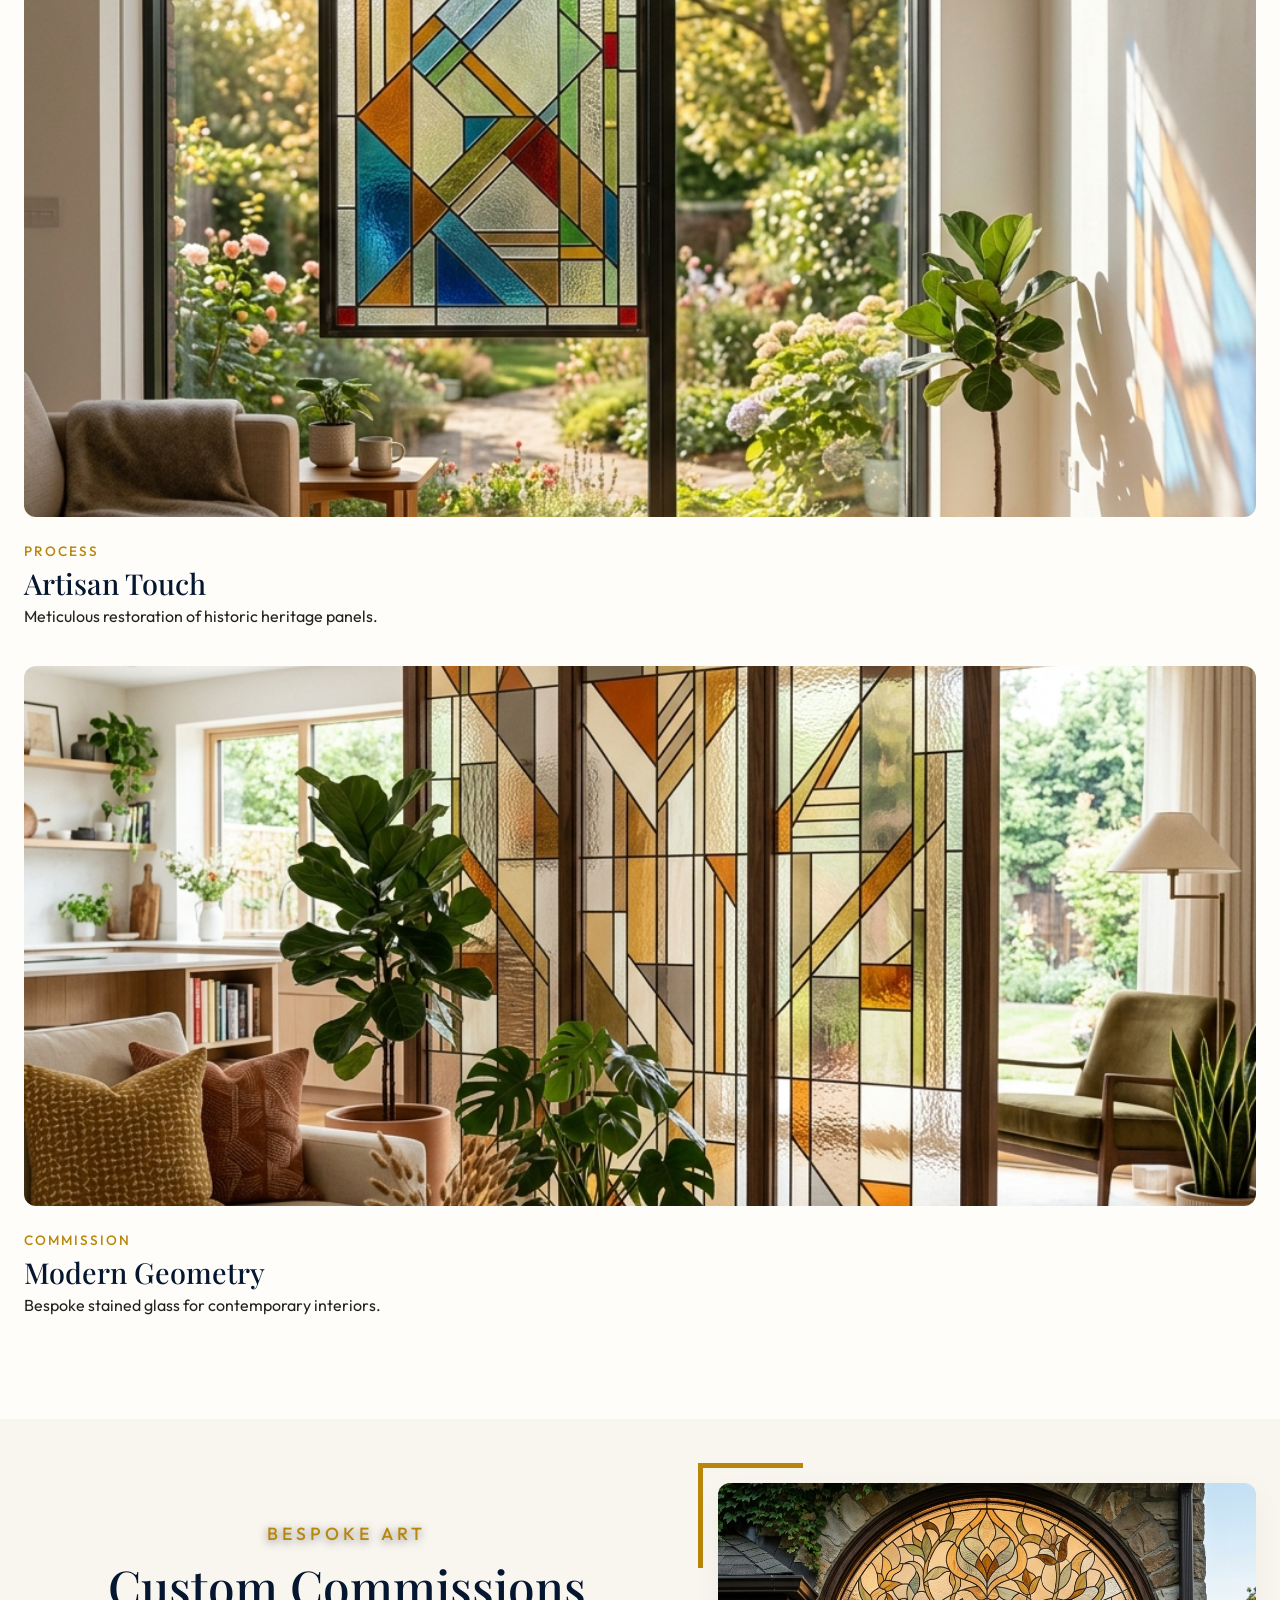
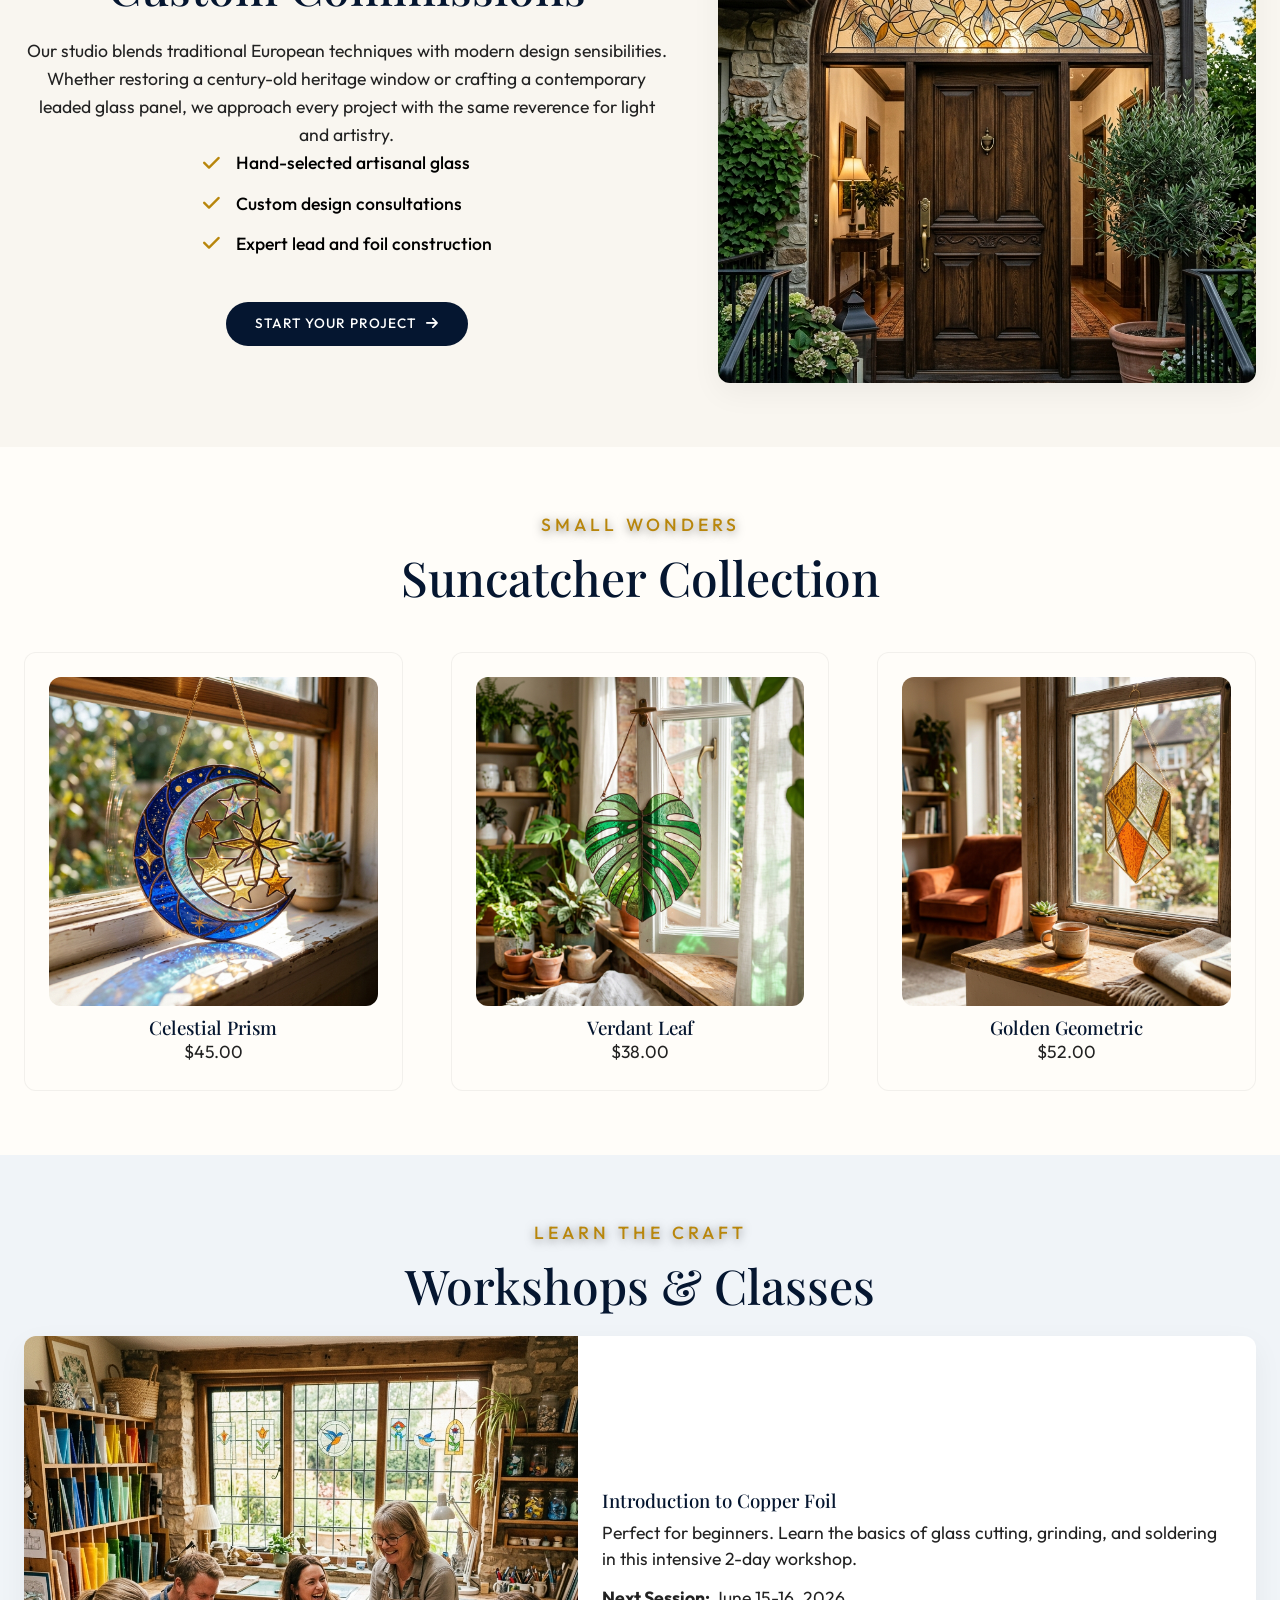
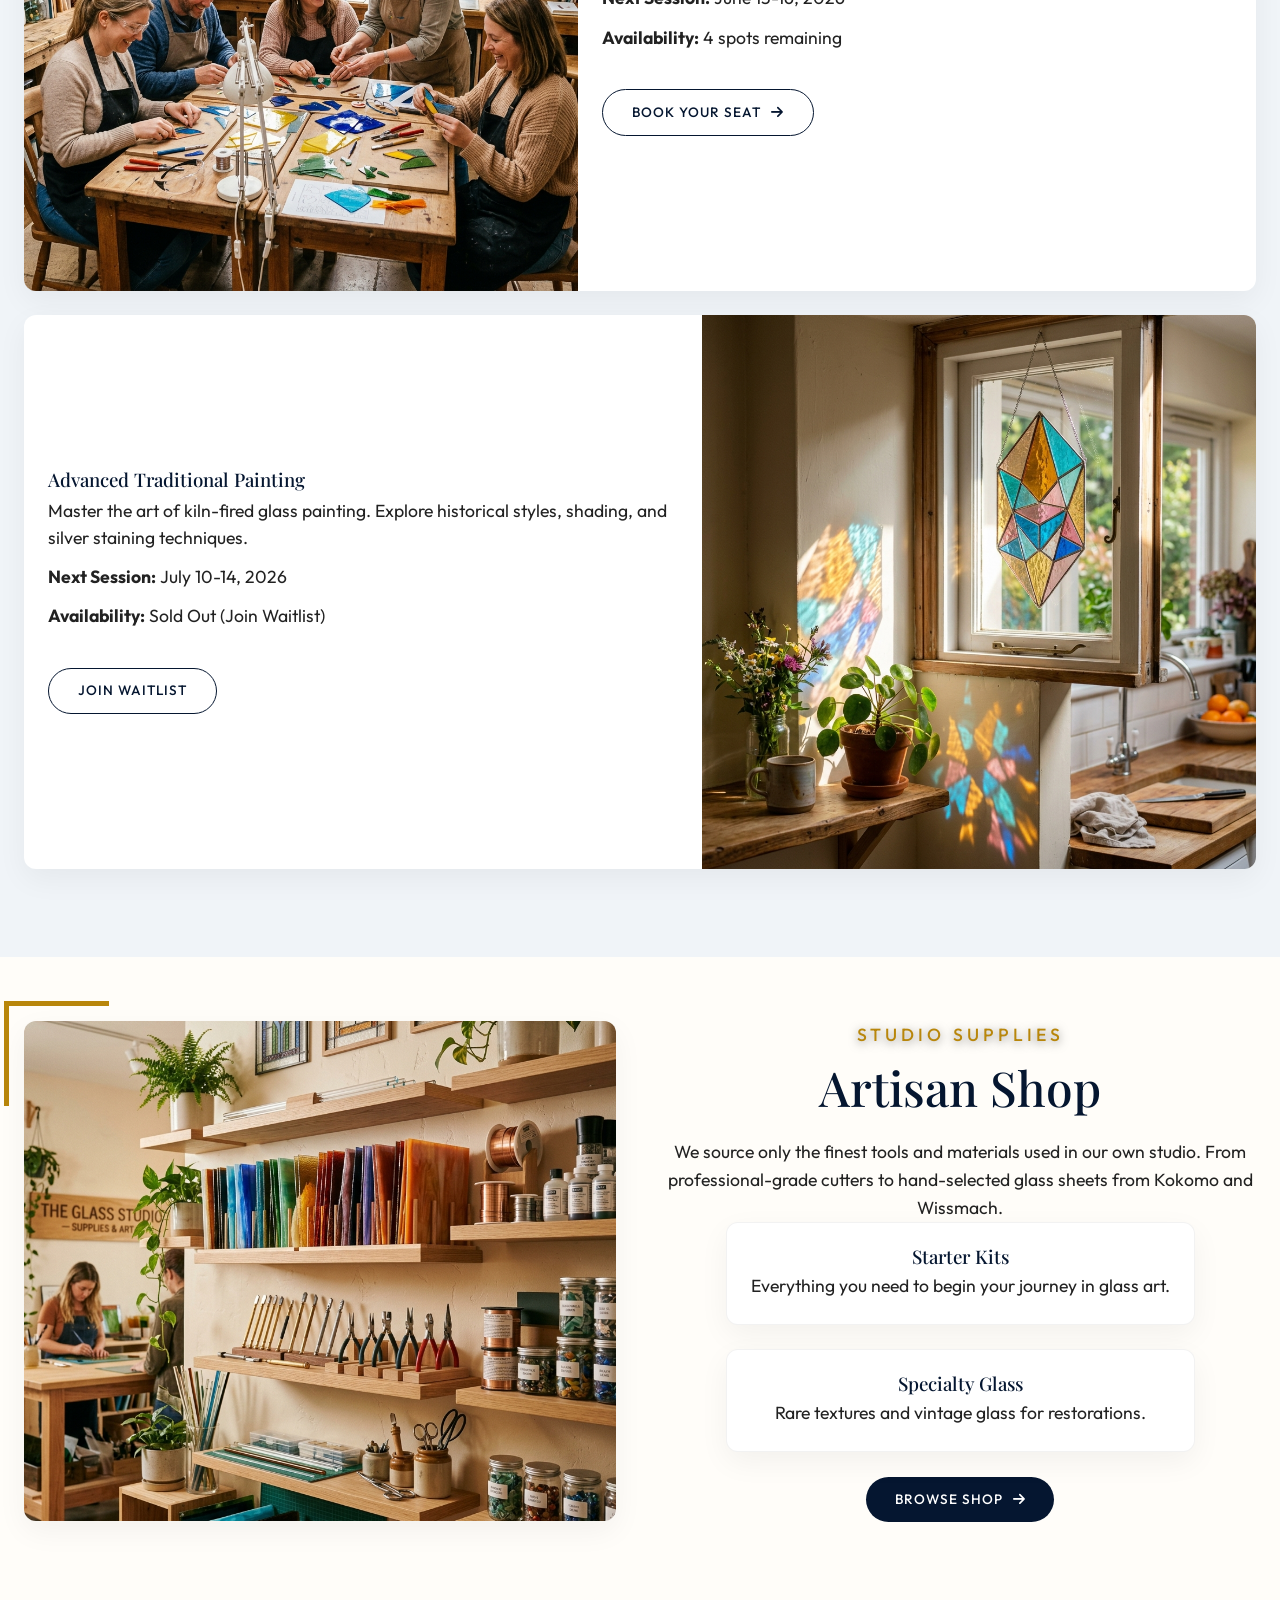
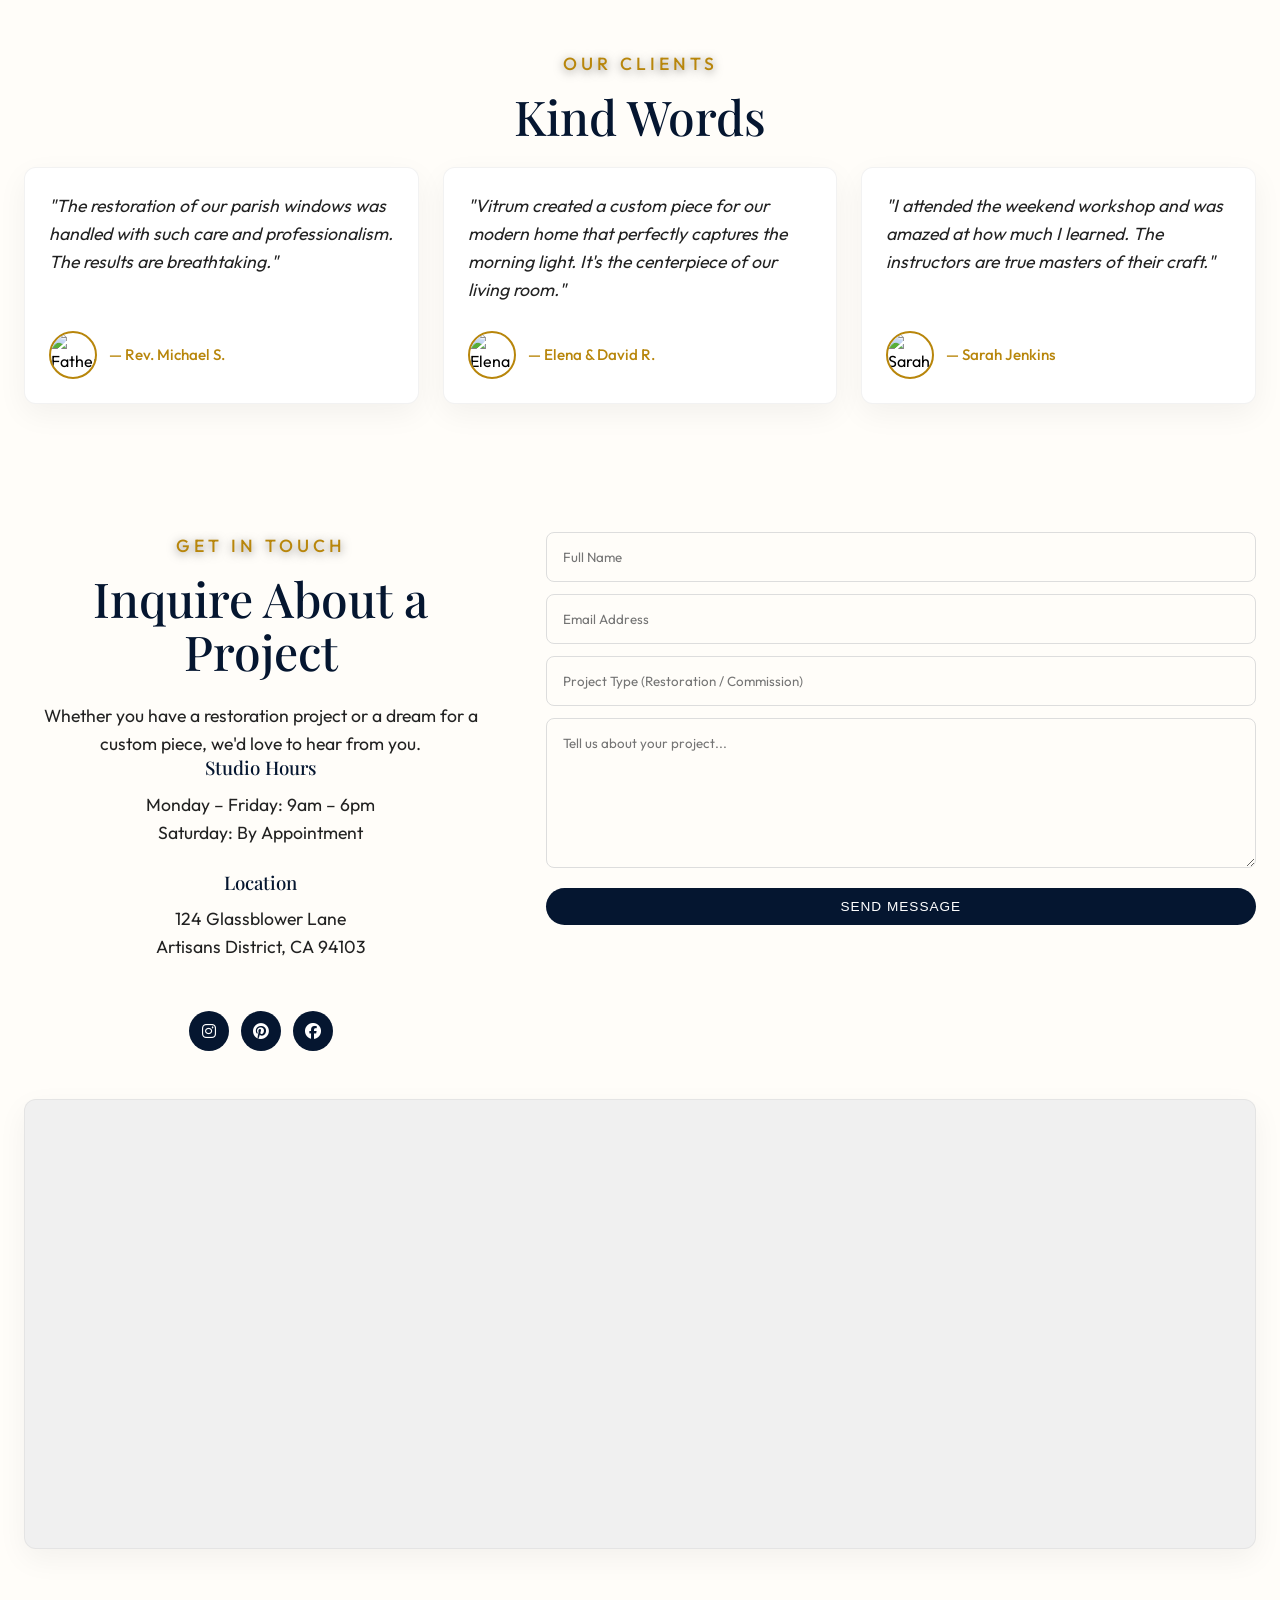
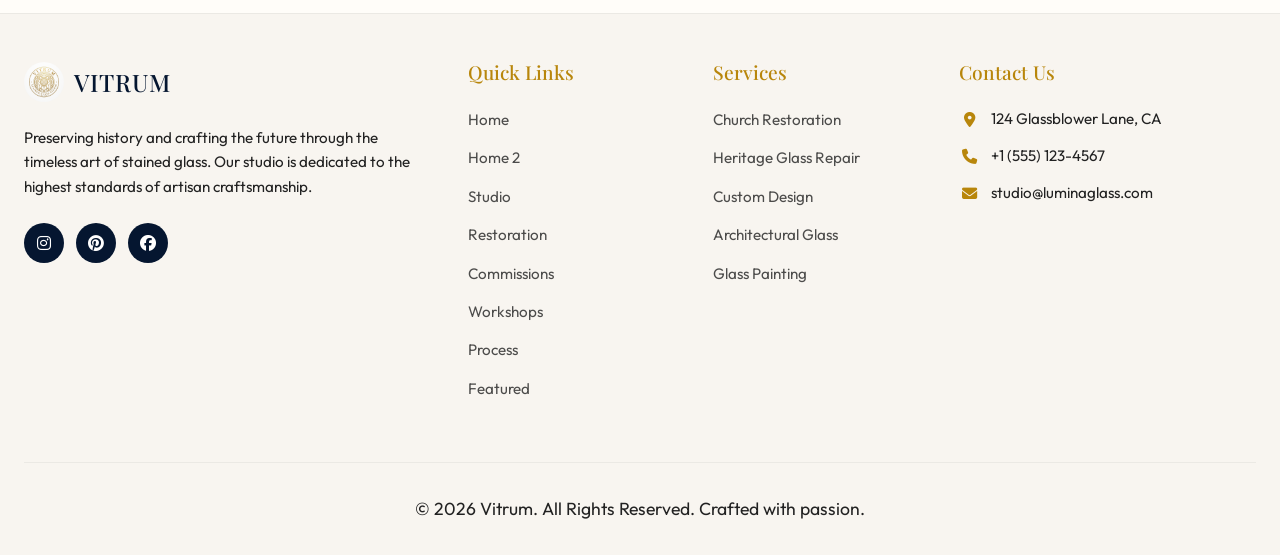
==== commit 9d8b0f62: "home2" ====
--- a/index.html
+++ b/index.html
@@ -35,6 +35,11 @@
                     <span>Vitrum</span>
                 </a>
                 <ul class="nav-links" id="nav-links">
+                    <li class="mobile-menu-header">
+                        <button id="menu-close" class="menu-close" title="Close Menu">
+                            <i class="fa-solid fa-xmark"></i>
+                        </button>
+                    </li>
                     <li><a href="index.html#hero" class="active">Home</a></li>
                     <li><a href="home2.html">Home 2</a></li>
                     <li><a href="index.html#about">Studio</a></li>
@@ -45,8 +50,7 @@
                     <li><a href="home2.html#featured">Featured</a></li>
                     <li><a href="#contact">Contact</a></li>
                     <li class="nav-cta-container"><a href="#contact" class="btn btn-primary nav-cta">Reach Us</a></li>
-                    <li class="mobile-nav-actions">
-                        <a href="#contact" class="btn btn-primary nav-cta" style="margin-bottom: 1rem; width: 100%; text-align: center;">Reach Us</a>
+                    <li class="mobile-nav-toggles-bottom">
                         <button id="theme-toggle-mobile" class="theme-toggle" title="Toggle Theme">
                             <i class="fa-solid fa-moon"></i>
                         </button>
@@ -68,6 +72,7 @@
                         <span></span>
                     </div>
                 </div>
+                <div class="nav-overlay" id="nav-overlay"></div>
             </nav>
         </div>
     </header>
@@ -99,7 +104,7 @@
         <div class="container">
             <div class="about-grid">
                 <div class="about-image">
-                    <img src="https://images.pexels.com/photos/29892997/pexels-photo-29892997.jpeg"
+                    <img src="assets/about.png"
                         alt="Artisan working on stained glass">
                 </div>
                 <div class="about-content">
@@ -209,23 +214,23 @@
             <div class="store-grid">
                 <div class="product-card">
                     <div class="product-image">
-                        <img src="https://images.pexels.com/photos/20293595/pexels-photo-20293595.jpeg"
-                            alt="Artistic suncatcher">
+                        <img src="assets/suncatcher_prism.png"
+                            alt="Celestial Prism Suncatcher">
                     </div>
                     <h3>Celestial Prism</h3>
                     <p>$45.00</p>
                 </div>
                 <div class="product-card">
                     <div class="product-image">
-                        <img src="https://images.pexels.com/photos/37341473/pexels-photo-37341473.jpeg" alt="Glass art">
+                        <img src="assets/suncatcher_leaf.png" alt="Verdant Leaf Suncatcher">
                     </div>
                     <h3>Verdant Leaf</h3>
                     <p>$38.00</p>
                 </div>
                 <div class="product-card">
                     <div class="product-image">
-                        <img src="https://images.pexels.com/photos/37183854/pexels-photo-37183854.jpeg"
-                            alt="Abstract glass">
+                        <img src="assets/suncatcher_geometric.png"
+                            alt="Golden Geometric Suncatcher">
                     </div>
                     <h3>Golden Geometric</h3>
                     <p>$52.00</p>
@@ -260,7 +265,7 @@
 
             <div class="workshop-card workshop-reverse">
                 <div class="workshop-img">
-                    <img src="https://images.unsplash.com/photo-1513364776144-60967b0f800f?auto=format&fit=crop&q=80&w=800"
+                    <img src="assets/portfolio1.png"
                         alt="Advanced Glass Painting" style="height: 100%; border-radius: 0;">
                 </div>
                 <div class="workshop-info">
--- a/style.css
+++ b/style.css
@@ -119,7 +119,7 @@
 
 h1, h2, h3, h4 {
     font-family: var(--font-heading);
-    font-weight: 900; /* Maximum Boldness */
+    font-weight: 500; /* Medium headings */
     line-height: 1.1;
     color: var(--color-secondary);
 }
@@ -127,7 +127,7 @@
 p {
     font-size: 1.1rem;
     color: var(--color-text-light);
-    font-weight: 500; /* Slightly bolder body text */
+    font-weight: 400; /* Regular body text */
 }
 
 a {
@@ -169,7 +169,7 @@
     color: var(--color-primary);
     margin-bottom: var(--spacing-sm);
     display: block;
-    font-weight: 800; /* Bolder subtitle */
+    font-weight: 500; /* Medium subtitle */
     text-align: center;
     text-shadow: 0 2px 10px rgba(0, 0, 0, 0.5);
 }
@@ -181,7 +181,7 @@
     justify-content: center;
     padding: 0.7rem 1.8rem; /* Reduced padding */
     border-radius: 50px;
-    font-weight: 700;
+    font-weight: 500;
     letter-spacing: 1px;
     text-transform: uppercase;
     font-size: 0.85rem; /* Smaller font size */
@@ -242,7 +242,7 @@
     gap: 10px;
     font-family: var(--font-heading);
     font-size: 1.5rem;
-    font-weight: 900;
+    font-weight: 500;
     color: var(--color-secondary);
     letter-spacing: 1px;
     text-transform: uppercase;
@@ -263,7 +263,7 @@
     transform: scale(1.1) rotate(5deg);
 }
 
-.nav-cta {
+.nav-links a.nav-cta {
     padding: 0.6rem 1.2rem;
     font-size: 1rem;
     white-space: nowrap;
@@ -276,7 +276,8 @@
     z-index: 1;
 }
 
-.nav-cta:hover {
+.nav-links a.nav-cta:hover,
+.nav-links a.nav-cta.active {
     background-color: var(--color-accent) !important;
     color: var(--color-white) !important;
     transform: translateY(-2px);
@@ -308,7 +309,7 @@
 }
 
 .nav-links a {
-    font-weight: 700;
+    font-weight: 500;
     font-size: 1rem;
     position: relative;
     color: var(--color-text);
@@ -321,7 +322,17 @@
 
 @media (max-width: 1200px) {
     .nav-cta-container {
-        display: none;
+        display: block;
+        width: 100%;
+        margin-left: 0;
+        margin-top: 0.5rem;
+    }
+    
+    .nav-cta-container .nav-cta {
+        width: 100%;
+        text-align: center;
+        padding: 0.8rem 1.5rem;
+        font-size: 1.2rem;
     }
 }
 /* Removed scrolled color change */
@@ -348,19 +359,33 @@
     z-index: 1001; /* Stay above mobile menu */
 }
 
-.mobile-nav-actions {
+.mobile-menu-header, .mobile-nav-toggles-bottom {
     display: none;
-    margin-top: 2rem;
     gap: 1.5rem;
     justify-content: center;
     width: 100%;
 }
 
-.nav-active .mobile-nav-actions {
-    display: flex;
-}
-
-.theme-toggle, .rtl-toggle {
+.mobile-menu-header {
+    margin-bottom: 1rem;
+}
+
+.mobile-nav-toggles-bottom {
+    margin-top: 1.5rem;
+    padding-top: 1.5rem;
+    border-top: 1px solid rgba(0, 0, 0, 0.05);
+}
+
+[data-theme="dark"] .mobile-nav-toggles-bottom {
+    border-top: 1px solid rgba(255, 255, 255, 0.05);
+}
+
+.nav-active .mobile-menu-header,
+.nav-active .mobile-nav-toggles-bottom {
+    display: flex;
+}
+
+.theme-toggle, .rtl-toggle, .menu-close {
     background: transparent;
     border: 1px solid var(--color-primary);
     color: var(--color-primary);
@@ -376,9 +401,39 @@
     font-family: var(--font-body);
 }
 
+.menu-close {
+    border-color: var(--color-accent);
+    color: var(--color-accent);
+    font-size: 1.2rem;
+}
+
+.menu-close:hover {
+    background: var(--color-accent);
+    color: var(--color-white);
+}
+
+.nav-overlay {
+    position: fixed;
+    top: 0;
+    left: 0;
+    width: 100%;
+    height: 100%;
+    background: rgba(0, 0, 0, 0.5);
+    backdrop-filter: blur(5px);
+    z-index: 9998;
+    opacity: 0;
+    visibility: hidden;
+    transition: var(--transition);
+}
+
+.nav-overlay.active {
+    opacity: 1;
+    visibility: visible;
+}
+
 .rtl-toggle span {
     font-size: 0.75rem;
-    font-weight: 900;
+    font-weight: 500;
     line-height: 1;
 }
 
@@ -464,14 +519,14 @@
     margin-bottom: var(--spacing-sm);
     color: #ffffff !important; /* Force white for visibility over dark hero image */
     text-shadow: 0 4px 20px rgba(0, 0, 0, 0.8);
-    font-weight: 900;
+    font-weight: 500;
 }
 
 .hero-content p {
     font-size: 1.4rem;
     color: #ffffff; /* Explicit white for hero text readability */
     margin-bottom: var(--spacing-md);
-    font-weight: 600; /* Bolder hero description */
+    font-weight: 400; /* Regular hero description */
     text-shadow: 0 2px 10px rgba(0, 0, 0, 0.4);
 }
 
@@ -544,7 +599,7 @@
     align-items: center;
     gap: 15px;
     margin-bottom: 12px;
-    font-weight: 700;
+    font-weight: 500;
     font-size: 1.1rem;
     color: var(--color-text);
 }
@@ -595,7 +650,7 @@
     display: block;
     font-family: var(--font-heading);
     color: var(--color-primary);
-    font-weight: 700;
+    font-weight: 500;
     text-transform: uppercase;
     letter-spacing: 3px;
     margin-bottom: 0.5rem;
@@ -606,7 +661,7 @@
 .portfolio-overlay span {
     display: block;
     font-size: 0.85rem;
-    font-weight: 700;
+    font-weight: 500;
     text-transform: uppercase;
     letter-spacing: 2px;
     color: var(--color-primary);
@@ -821,7 +876,7 @@
 
 .author {
     color: var(--color-primary);
-    font-weight: 700;
+    font-weight: 500;
     white-space: nowrap; /* Prevent text wrapping */
     font-size: 0.95rem; /* Slight adjustment for fit */
 }
@@ -985,7 +1040,7 @@
     text-align: center;
     font-size: 0.95rem;
     color: var(--color-footer-text);
-    font-weight: 500;
+    font-weight: 400;
 }
 
 /* Responsive Footer */
@@ -1164,14 +1219,7 @@
 }
 
 .toggle-active {
-    position: fixed !important;
-    top: 2rem;
-    right: 2rem;
-    z-index: 10001;
-}
-
-.toggle-active span {
-    background-color: var(--color-primary) !important;
+    display: none !important;
 }
 
 .nav-active li {
@@ -1183,7 +1231,7 @@
 
 .nav-active a {
     font-size: 1.5rem;
-    font-weight: 700;
+    font-weight: 500;
     color: var(--color-text);
     transition: var(--transition);
     display: inline-block;
